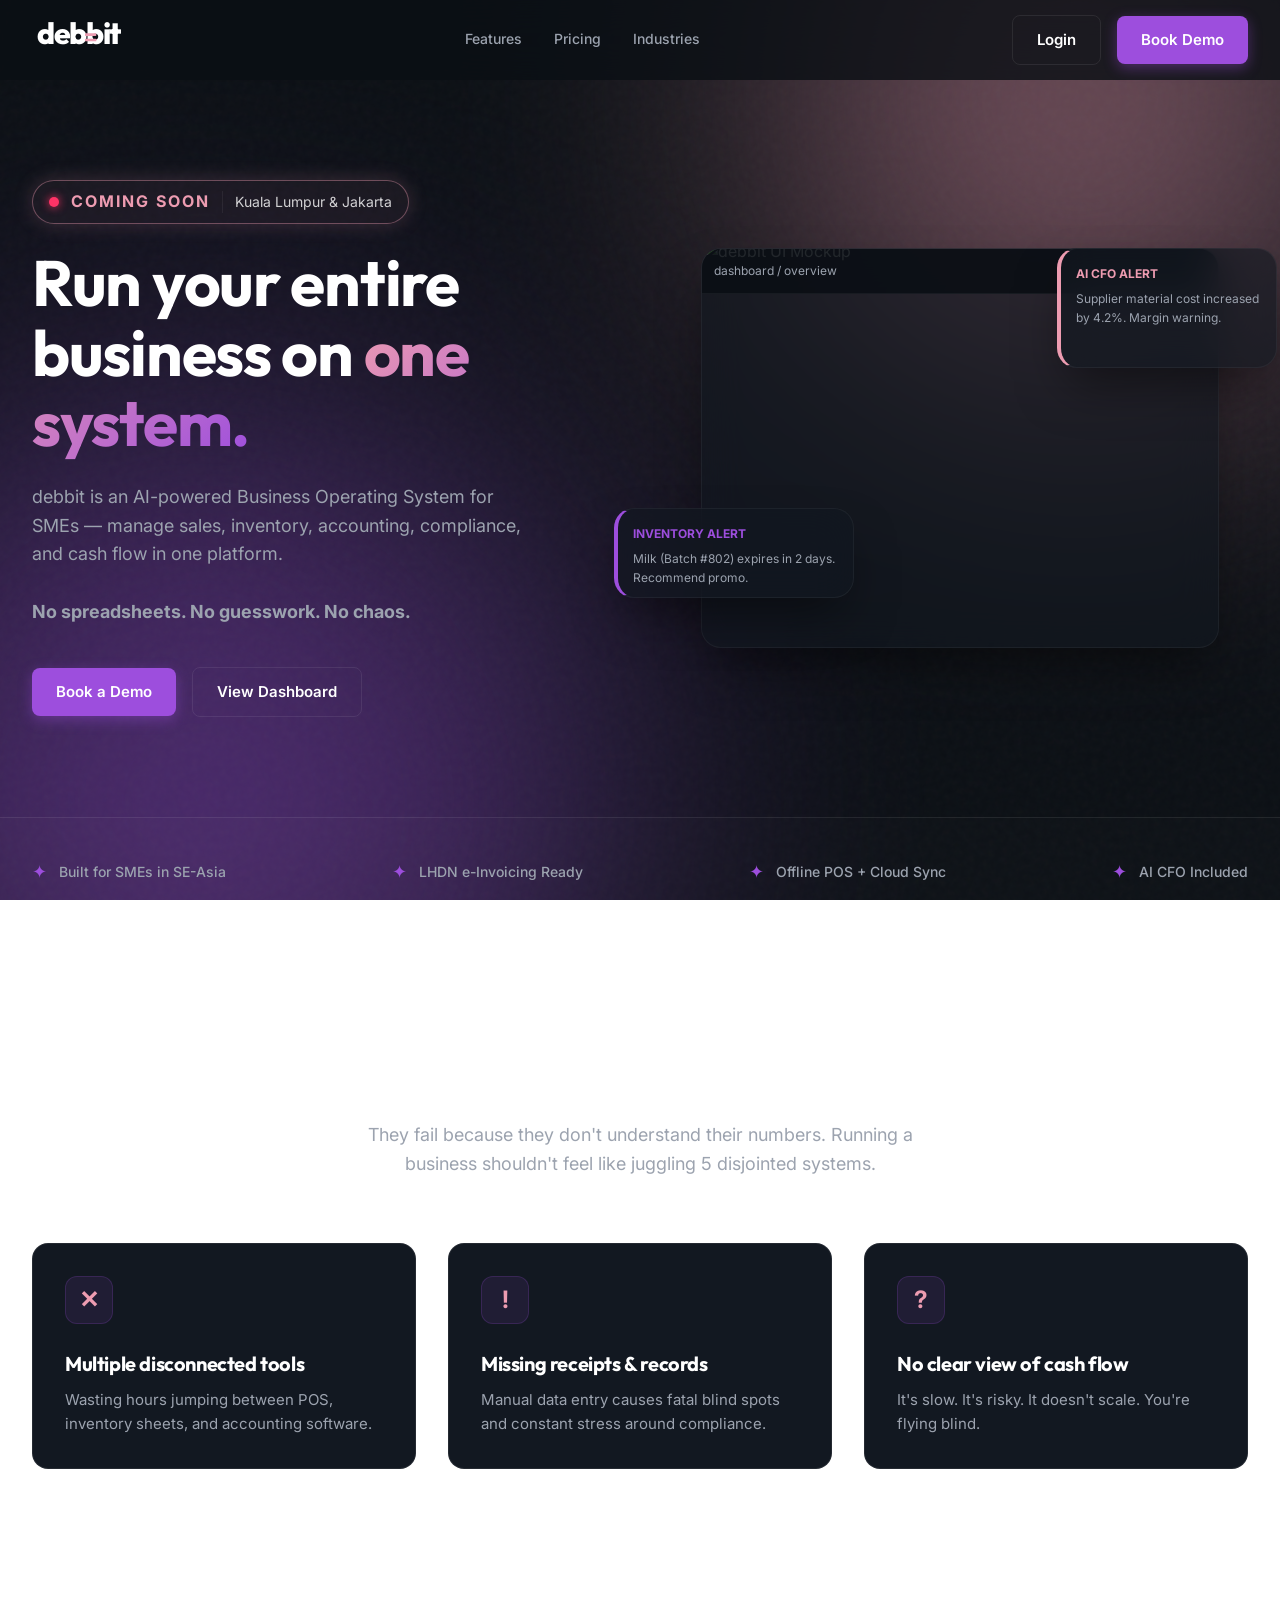
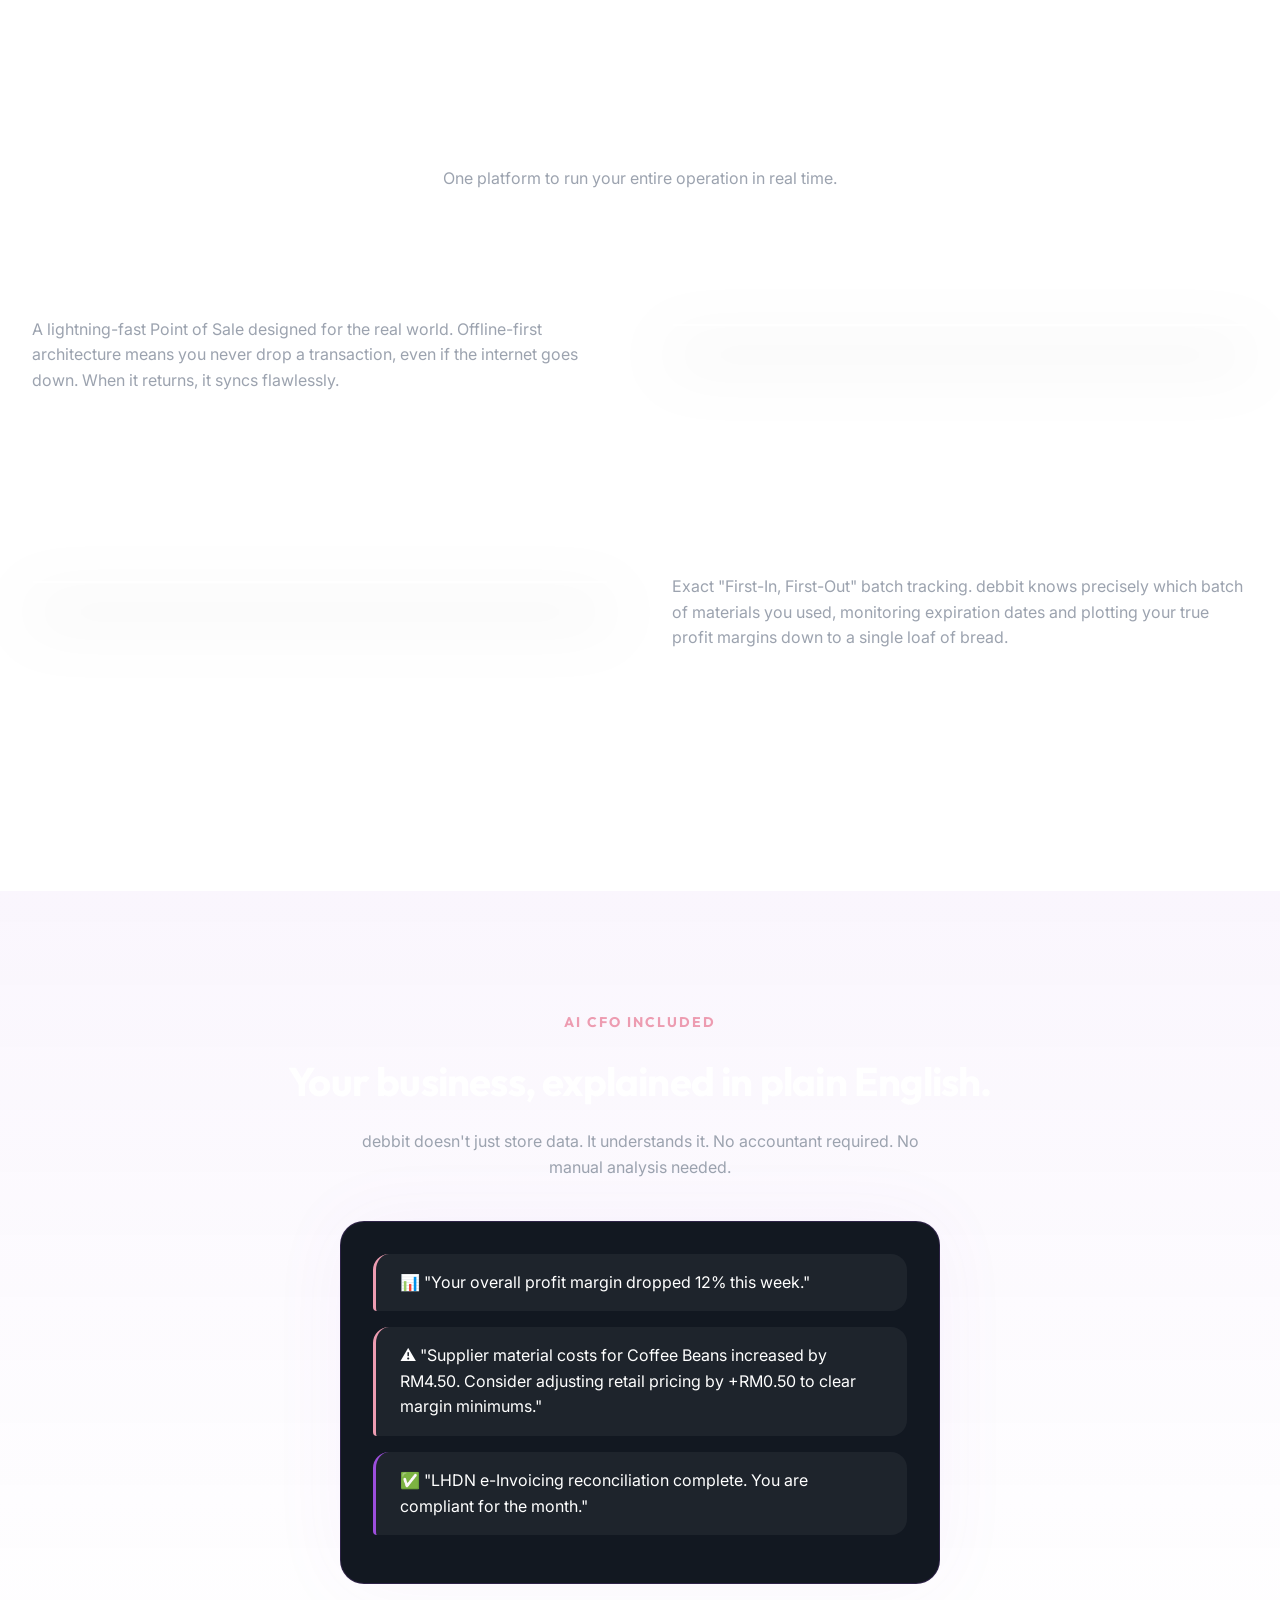
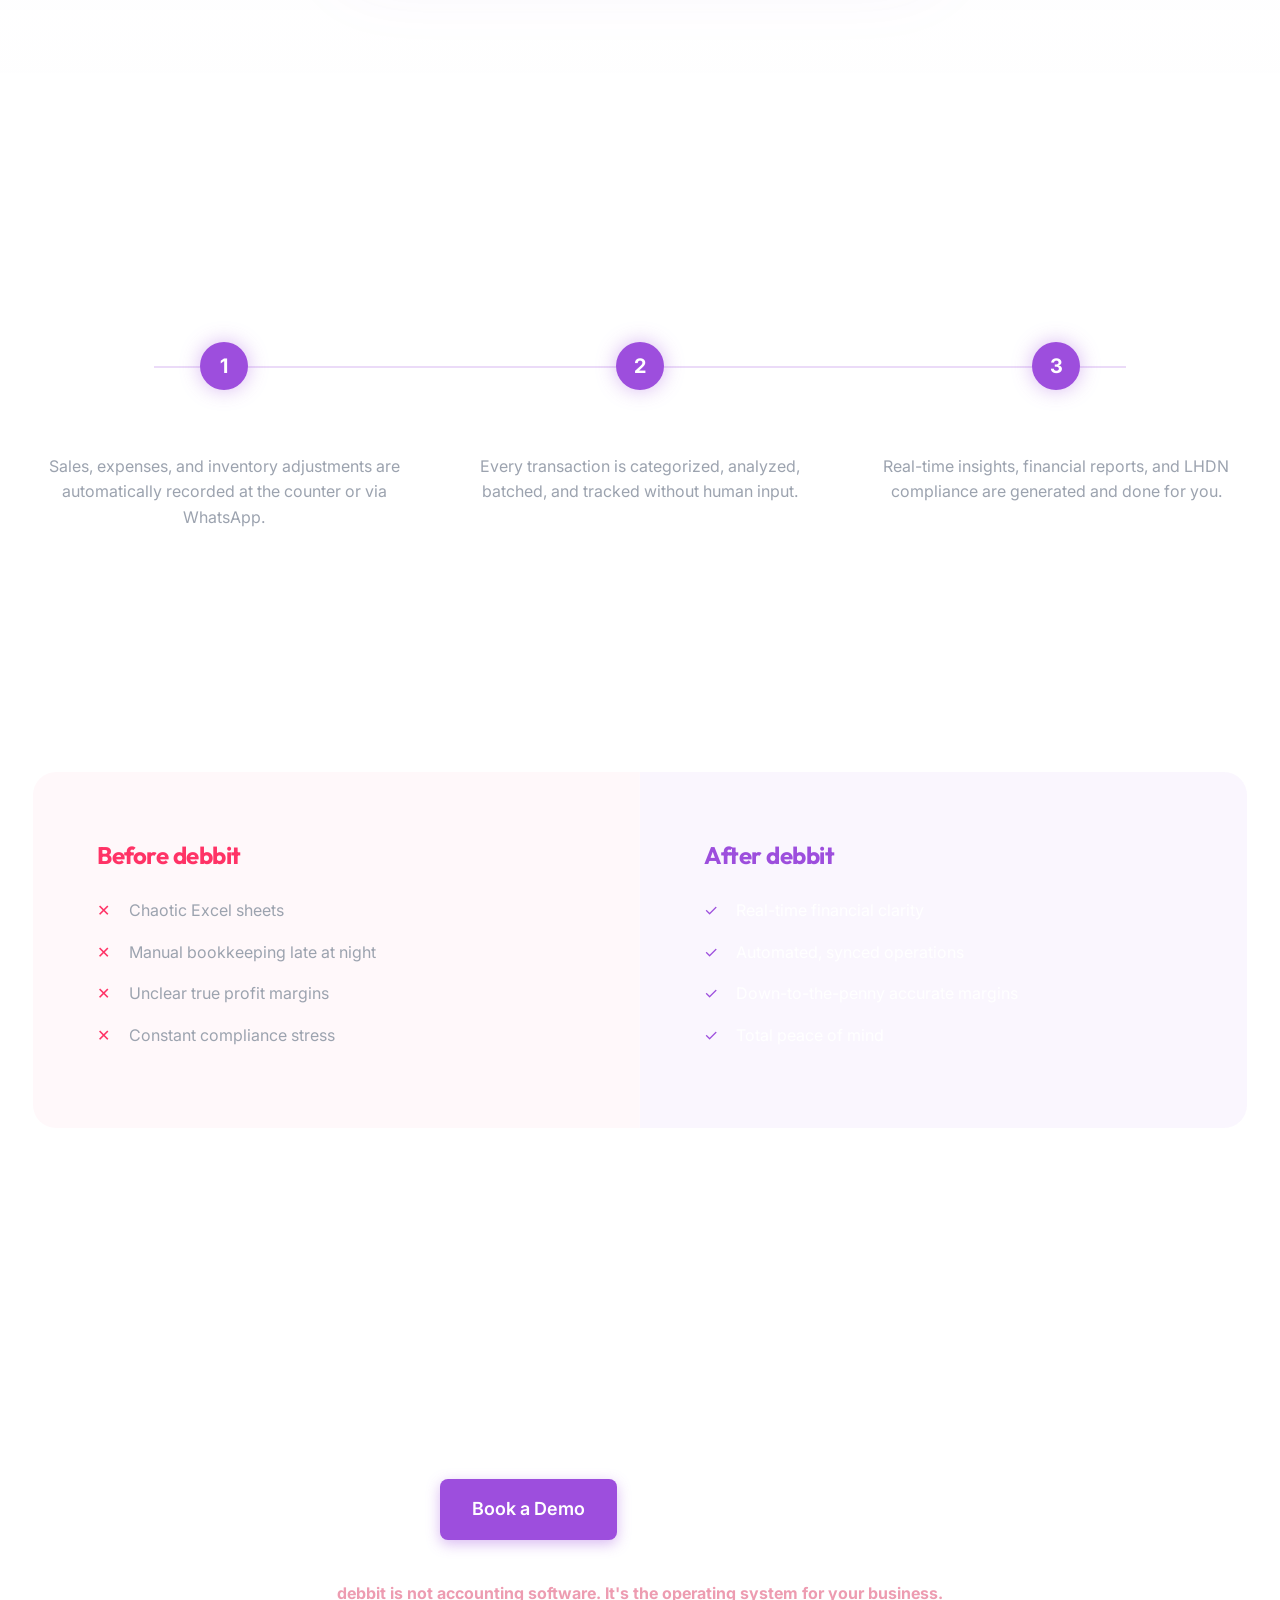
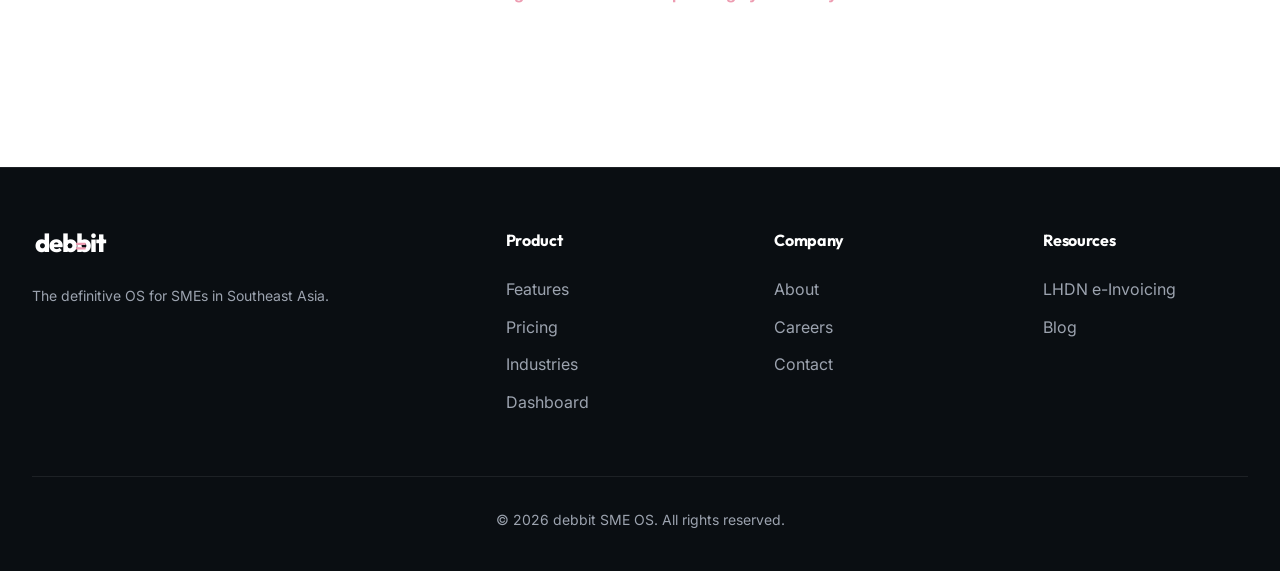
==== index.html @ 73cf2f2b "feat: merge debbit.org site with full-featured financial dashboard - Complete debbit.org marketing s" ====
<!DOCTYPE html>
<html lang="en">
<head>
    <meta charset="UTF-8">
    <meta name="viewport" content="width=device-width, initial-scale=1.0">
    <title>debbit | The Business Operating System</title>
    <link rel="preconnect" href="https://fonts.googleapis.com">
    <link rel="preconnect" href="https://fonts.gstatic.com" crossorigin>
    <link href="https://fonts.googleapis.com/css2?family=Inter:wght@400;500;600&family=Outfit:wght@600;700;800&display=swap" rel="stylesheet">
    <link rel="stylesheet" href="styles.css">
</head>
<body>
    <!-- Ambient Background Effects -->
    <div class="ambient-bg">
        <div class="orb orb-pink"></div>
        <div class="orb orb-purple"></div>
        <div class="noise-overlay"></div>
    </div>
    <nav class="navbar" id="navbar">
        <div class="container nav-container">
            <div class="logo">
                <a href="index.html" style="text-decoration: none;">
                    <svg viewBox="0 0 350 120" xmlns="http://www.w3.org/2000/svg" width="120" height="40">
                        <text x="10" y="85" font-family="'Outfit', sans-serif" font-weight="800" font-size="90" fill="#FFFFFF" letter-spacing="-4">debbit</text>
                        <rect x="154" y="52" width="34" height="8" rx="2" fill="#ED9CB1" />
                        <rect x="154" y="68" width="34" height="8" rx="2" fill="#ED9CB1" />
                    </svg>
                </a>
            </div>
            <div class="nav-links">
                <a href="features.html">Features</a>
                <a href="pricing.html">Pricing</a>
                <a href="industries.html">Industries</a>
            </div>
            <div class="nav-buttons">
                <a href="dashboard.html" class="btn btn-secondary">Login</a>
                <a href="demo.html" class="btn btn-primary">Book Demo</a>
            </div>
        </div>
    </nav>

    <header class="hero">
        <div class="container grid-2">
            <div class="hero-content reveal">
                <div style="display: inline-flex; align-items: center; gap: 12px; padding: 8px 16px; border-radius: 50px; background: rgba(237, 156, 177, 0.05); border: 1px solid rgba(237, 156, 177, 0.4); box-shadow: 0 0 20px rgba(237, 156, 177, 0.2); margin-bottom: 24px; animation: slow-glow 3s infinite alternate;">
                    <span style="width: 10px; height: 10px; border-radius: 50%; background: #ff3366; box-shadow: 0 0 10px #ff3366; animation: blink-fast 1s infinite;"></span>
                    <strong style="color: var(--brand-accent); letter-spacing: 2px;">COMING SOON</strong>
                    <span style="border-left: 1px solid var(--border-light); padding-left: 12px; font-size: 14px; opacity: 0.8;">Kuala Lumpur & Jakarta</span>
                </div>
                <h1 class="hero-title">Run your entire business on <span class="text-gradient">one system.</span></h1>
                <p class="hero-p">
                    debbit is an AI-powered Business Operating System for SMEs —
                    manage sales, inventory, accounting, compliance, and cash flow in one platform.<br><br>
                    <strong>No spreadsheets. No guesswork. No chaos.</strong>
                </p>
                <div class="nav-buttons">
                    <a href="demo.html" class="btn btn-primary">Book a Demo</a>
                    <a href="dashboard.html" class="btn btn-secondary">View Dashboard</a>
                </div>
            </div>

            <div class="hero-mockup-wrapper reveal delay-2">
                <div class="glass-panel panel-main">
                    <div style="position: absolute; top: 0; width: 100%; padding: 12px; background: rgba(11,15,20,0.9); border-bottom: 1px solid rgba(255,255,255,0.05); color:#9CA3AF; font-size:12px; z-index: 10;">dashboard / overview</div>
                    <img src="images/ui2.jpg" alt="debbit UI Mockup">
                </div>
                <div class="glass-panel panel-float-1">
                    <div style="color:var(--brand-accent); font-weight:bold; font-size:12px; margin-bottom:5px;">AI CFO ALERT</div>
                    <p style="font-size:12px;">Supplier material cost increased by 4.2%. Margin warning.</p>
                </div>
                <div class="glass-panel panel-float-2">
                    <div style="color:var(--brand-primary); font-weight:bold; font-size:12px; margin-bottom:5px;">INVENTORY ALERT</div>
                    <p style="font-size:12px;">Milk (Batch #802) expires in 2 days. Recommend promo.</p>
                </div>
            </div>
        </div>
    </header>

    <!-- TRUST STRIP -->
    <div class="trust-strip reveal delay-3">
        <div class="container trust-items">
            <div class="trust-item"><span>✦</span> Built for SMEs in SE-Asia</div>
            <div class="trust-item"><span>✦</span> LHDN e-Invoicing Ready</div>
            <div class="trust-item"><span>✦</span> Offline POS + Cloud Sync</div>
            <div class="trust-item"><span>✦</span> AI CFO Included</div>
        </div>
    </div>

    <!-- THE PROBLEM -->
    <section class="section">
        <div class="container">
            <div class="text-center mb-4 reveal">
                <h2 style="font-size: 36px; margin-bottom: 16px;">Most businesses don't fail due to lack of sales.</h2>
                <p style="font-size: 18px; max-width: 600px; margin: 0 auto;">They fail because they don't understand their numbers. Running a business shouldn't feel like juggling 5 disjointed systems.</p>
            </div>

            <div class="grid-3">
                <div class="card problem-card reveal">
                    <div class="icon-box">✕</div>
                    <h3>Multiple disconnected tools</h3>
                    <p>Wasting hours jumping between POS, inventory sheets, and accounting software.</p>
                </div>
                <div class="card problem-card reveal delay-1">
                    <div class="icon-box">!</div>
                    <h3>Missing receipts & records</h3>
                    <p>Manual data entry causes fatal blind spots and constant stress around compliance.</p>
                </div>
                <div class="card problem-card reveal delay-2">
                    <div class="icon-box">?</div>
                    <h3>No clear view of cash flow</h3>
                    <p>It's slow. It's risky. It doesn't scale. You're flying blind.</p>
                </div>
            </div>
        </div>
    </section>

    <!-- THE SOLUTION -->
    <section class="section" style="background: rgba(255,255,255,0.01);">
        <div class="container">
            <div class="text-center mb-4 reveal">
                <h2 style="font-size: 36px;">debbit replaces everything.</h2>
                <p>One platform to run your entire operation in real time.</p>
            </div>

            <div class="grid-2 solution-row reveal">
                <div>
                    <h3 style="font-size: 28px; margin-bottom: 16px;">Sell products instantly.</h3>
                    <p>A lightning-fast Point of Sale designed for the real world. Offline-first architecture means you never drop a transaction, even if the internet goes down. When it returns, it syncs flawlessly.</p>
                </div>
                <div class="img-wrap"><img src="images/ui2.jpg" alt="POS UI Mockup" class="solution-img-box"></div>
            </div>

            <div class="grid-2 solution-row reveal">
                <div class="img-wrap"><img src="images/ui1.jpg" alt="Inventory UI Mockup" class="solution-img-box"></div>
                <div>
                    <h3 style="font-size: 28px; margin-bottom: 16px;">Track exact inventory usage.</h3>
                    <p>Exact "First-In, First-Out" batch tracking. debbit knows precisely which batch of materials you used, monitoring expiration dates and plotting your true profit margins down to a single loaf of bread.</p>
                </div>
            </div>
        </div>
    </section>

    <!-- AI CFO -->
    <section class="section ai-cfo-section">
        <div class="container text-center reveal">
            <h3 style="color: var(--brand-accent); letter-spacing: 2px; text-transform: uppercase; font-size: 14px; margin-bottom: 16px;">AI CFO Included</h3>
            <h2 style="font-size: 40px; margin-bottom: 16px;">Your business, explained in plain English.</h2>
            <p style="max-width: 600px; margin: 0 auto 40px;">debbit doesn't just store data. It understands it. No accountant required. No manual analysis needed.</p>

            <div class="chat-ui reveal delay-1">
                <div style="text-align: left;">
                    <div class="chat-bubble">📊 "Your overall profit margin dropped 12% this week."</div>
                    <div class="chat-bubble">⚠️ "Supplier material costs for Coffee Beans increased by RM4.50. Consider adjusting retail pricing by +RM0.50 to clear margin minimums."</div>
                    <div class="chat-bubble" style="border-left-color: var(--brand-primary)">✅ "LHDN e-Invoicing reconciliation complete. You are compliant for the month."</div>
                </div>
            </div>
        </div>
    </section>

    <!-- HOW IT WORKS -->
    <section class="section">
        <div class="container text-center">
            <h2 style="font-size: 36px; margin-bottom: 60px;">How it works</h2>

            <div class="grid-3" style="position: relative;">
                <div style="position: absolute; top: 24px; left: 10%; right: 10%; height: 2px; background: rgba(157, 78, 221, 0.2); z-index: 1;"></div>

                <div class="step-item reveal">
                    <div class="step-number">1</div>
                    <h3 class="step-title">Capture Everything</h3>
                    <p>Sales, expenses, and inventory adjustments are automatically recorded at the counter or via WhatsApp.</p>
                </div>
                <div class="step-item reveal delay-1">
                    <div class="step-number">2</div>
                    <h3 class="step-title">AI Processes Data</h3>
                    <p>Every transaction is categorized, analyzed, batched, and tracked without human input.</p>
                </div>
                <div class="step-item reveal delay-2">
                    <div class="step-number">3</div>
                    <h3 class="step-title">Clarity & Control</h3>
                    <p>Real-time insights, financial reports, and LHDN compliance are generated and done for you.</p>
                </div>
            </div>
        </div>
    </section>

    <!-- BEFORE VS AFTER -->
    <section class="section">
        <div class="container">
            <div class="split-screen reveal">
                <div class="split-side split-before">
                    <h3 style="color: #ff3366">Before debbit</h3>
                    <ul class="split-ul">
                        <li>Chaotic Excel sheets</li>
                        <li>Manual bookkeeping late at night</li>
                        <li>Unclear true profit margins</li>
                        <li>Constant compliance stress</li>
                    </ul>
                </div>
                <div class="split-side split-after">
                    <h3 style="color: var(--brand-primary)">After debbit</h3>
                    <ul class="split-ul">
                        <li>Real-time financial clarity</li>
                        <li>Automated, synced operations</li>
                        <li>Down-to-the-penny accurate margins</li>
                        <li>Total peace of mind</li>
                    </ul>
                </div>
            </div>
        </div>
    </section>

    <!-- FINAL CTA -->
    <section class="section" style="padding-bottom: 160px; text-align: center;">
        <div class="container reveal">
            <h2 style="font-size: 48px; margin-bottom: 32px;">Stop guessing. Start running your business with clarity.</h2>
            <div class="nav-buttons" style="justify-content: center;">
                <a href="demo.html" class="btn btn-primary" style="padding: 16px 32px; font-size: 18px;">Book a Demo</a>
                <a href="dashboard.html" class="btn btn-secondary" style="padding: 16px 32px; font-size: 18px;">View Dashboard</a>
            </div>
            <p style="margin-top: 40px; font-weight: bold; color: var(--brand-accent);">debbit is not accounting software. It's the operating system for your business.</p>
        </div>
    </section>

    <footer class="footer">
        <div class="container">
            <div class="footer-grid">
                <div class="footer-col">
                    <svg viewBox="0 0 350 120" xmlns="http://www.w3.org/2000/svg" width="100" height="34" class="mb-1">
                        <text x="10" y="85" font-family="'Outfit', sans-serif" font-weight="800" font-size="90" fill="#FFFFFF" letter-spacing="-4">debbit</text>
                        <rect x="154" y="52" width="34" height="8" rx="2" fill="#ED9CB1" />
                        <rect x="154" y="68" width="34" height="8" rx="2" fill="#ED9CB1" />
                    </svg>
                    <p style="font-size: 14px;">The definitive OS for SMEs in Southeast Asia.</p>
                </div>
                <div class="footer-col">
                    <h4>Product</h4>
                    <ul>
                        <li><a href="features.html">Features</a></li>
                        <li><a href="pricing.html">Pricing</a></li>
                        <li><a href="industries.html">Industries</a></li>
                        <li><a href="dashboard.html">Dashboard</a></li>
                    </ul>
                </div>
                <div class="footer-col">
                    <h4>Company</h4>
                    <ul>
                        <li><a href="#">About</a></li>
                        <li><a href="#">Careers</a></li>
                        <li><a href="#">Contact</a></li>
                    </ul>
                </div>
                <div class="footer-col">
                    <h4>Resources</h4>
                    <ul>
                        <li><a href="#">LHDN e-Invoicing</a></li>
                        <li><a href="#">Blog</a></li>
                    </ul>
                </div>
            </div>
            <div class="footer-bottom">
                &copy; 2026 debbit SME OS. All rights reserved.
            </div>
        </div>
    </footer>

    <script src="animations.js"></script>
</body>
</html>
---- styles.css ----
/*
  GLOBAL DESIGN SYSTEM
  Theme: Deep Dark SaaS / Minimal & Sharp
  Colors: Strict Purple & Pink (Logo Aligned)
*/

:root {
    --bg-base: #0B0F14;          /* The deep dark requested */
    --bg-card: #121821;          /* Slightly lighter card */
    --bg-card-hover: #19202a;

    --brand-primary: #9D4EDD;    /* Vibrant Purple */
    --brand-accent: #ED9CB1;     /* Soft Pink */

    --text-primary: #FFFFFF;
    --text-secondary: #9CA3AF;
    --border-light: rgba(255, 255, 255, 0.08);

    --font-head: 'Outfit', sans-serif;
    --font-body: 'Inter', sans-serif;
}

* { margin: 0; padding: 0; box-sizing: border-box; }

body {
    background-color: transparent; /* Changed to transparent so orb shows through */
    color: var(--text-primary);
    font-family: var(--font-body);
    overflow-x: hidden;
    line-height: 1.6;
    -webkit-font-smoothing: antialiased;
}

/* Ambient Background Effects */
.ambient-bg {
    position: fixed; top: 0; left: 0; width: 100vw; height: 100vh;
    z-index: -1; overflow: hidden; pointer-events: none;
    background: var(--bg-base); /* the deep dark base */
}
.orb {
    position: absolute; border-radius: 50%; filter: blur(140px); opacity: 0.6;
    animation: drift 20s infinite alternate ease-in-out; background-blend-mode: screen;
}
.orb-pink {
    width: 600px; height: 600px; background: rgba(237, 156, 177, 0.8);
    top: -200px; right: -100px;
}
.orb-purple {
    width: 800px; height: 800px; background: rgba(157, 78, 221, 0.7);
    bottom: -300px; left: -200px; animation-delay: -10s;
}
.noise-overlay {
    position: absolute; top:0; left:0; width:100%; height:100%;
    background-image: url('data:image/svg+xml;utf8,%3Csvg viewBox="0 0 200 200" xmlns="http://www.w3.org/2000/svg"%3E%3Cfilter id="noiseFilter"%3E%3CfeTurbulence type="fractalNoise" baseFrequency="0.65" numOctaves="3" stitchTiles="stitch"/%3E%3C/filter%3E%3Crect width="100%25" height="100%25" filter="url(%23noiseFilter)" opacity="0.05"/%3E%3C/svg%3E');
    pointer-events: none; opacity: 0.6;
}
@keyframes drift {
    0% { transform: translate(0, 0) scale(1); }
    100% { transform: translate(-100px, 100px) scale(1.1); }
}

/* Typography */
h1, h2, h3, h4, h5 { font-family: var(--font-head); font-weight: 700; letter-spacing: -0.02em; }
p { color: var(--text-secondary); }

.text-gradient {
    background: linear-gradient(135deg, var(--brand-accent) 0%, var(--brand-primary) 100%);
    -webkit-background-clip: text;
    -webkit-text-fill-color: transparent;
}

/* Layout Utilities */
.container { max-width: 1280px; margin: 0 auto; padding: 0 2rem; }
.section { padding: 120px 0; }
.grid-2 { display: grid; grid-template-columns: 1fr 1fr; gap: 4rem; align-items: center; }
.grid-3 { display: grid; grid-template-columns: repeat(3, 1fr); gap: 2rem; }
.grid-4 { display: grid; grid-template-columns: repeat(4, 1fr); gap: 1.5rem; }
.text-center { text-align: center; }
.mb-1 { margin-bottom: 1rem; } .mb-2 { margin-bottom: 2rem; } .mb-4 { margin-bottom: 4rem; }

/* Navigation */
.navbar {
    position: fixed; top: 0; width: 100%; height: 80px; z-index: 100;
    background: rgba(11, 15, 20, 0.8);
    backdrop-filter: blur(20px); -webkit-backdrop-filter: blur(20px);
    border-bottom: 1px solid transparent;
    transition: all 0.3s ease;
}
.navbar.scrolled { border-bottom: 1px solid var(--border-light); }
.nav-container { display: flex; justify-content: space-between; align-items: center; height: 100%; }

.nav-links { display: flex; gap: 2rem; align-items: center; }
.nav-links a { color: var(--text-secondary); text-decoration: none; font-size: 14px; font-weight: 500; transition: color 0.2s; }
.nav-links a:hover, .nav-links a.active { color: var(--text-primary); }
.nav-buttons { display: flex; gap: 1rem; align-items: center; }

/* Buttons */
.btn {
    display: inline-flex; align-items: center; justify-content: center;
    padding: 12px 24px; border-radius: 8px; font-weight: 600; font-size: 15px;
    text-decoration: none; transition: all 0.3s ease; cursor: pointer; border: none;
}
.btn-primary {
    background: var(--brand-primary); color: white;
    box-shadow: 0 4px 14px 0 rgba(157, 78, 221, 0.39);
}
.btn-primary:hover {
    transform: translateY(-2px);
    box-shadow: 0 6px 20px rgba(157, 78, 221, 0.5);
    background: #a962e3;
}
.btn-secondary {
    background: transparent; color: var(--text-primary);
    border: 1px solid var(--border-light);
}
.btn-secondary:hover {
    background: rgba(255, 255, 255, 0.05); border-color: rgba(255, 255, 255, 0.2);
}

/* UI Cards */
.card {
    background: var(--bg-card);
    border: 1px solid var(--border-light);
    border-radius: 16px; padding: 2rem;
    transition: transform 0.3s ease, border-color 0.3s ease;
}
.card:hover { border-color: rgba(255, 255, 255, 0.15); transform: translateY(-4px); }

/* Icons */
.icon-box {
    width: 48px; height: 48px; border-radius: 12px;
    background: rgba(157, 78, 221, 0.1);
    border: 1px solid rgba(157, 78, 221, 0.2);
    display: flex; align-items: center; justify-content: center;
    color: var(--brand-accent); font-size: 24px; font-weight: bold; margin-bottom: 24px;
}

/* Animations */
.reveal { opacity: 0; transform: translateY(30px); transition: all 0.8s cubic-bezier(0.16, 1, 0.3, 1); }
.reveal.active { opacity: 1; transform: translateY(0); }
.delay-1 { transition-delay: 0.1s; } .delay-2 { transition-delay: 0.2s; } .delay-3 { transition-delay: 0.3s; }

@keyframes slow-glow {
    0% { box-shadow: 0 0 10px rgba(237, 156, 177, 0.05); }
    100% { box-shadow: 0 0 30px rgba(237, 156, 177, 0.3); }
}
@keyframes blink-fast {
    0%, 100% { opacity: 1; }
    50% { opacity: 0.2; }
}

/* ------------------- HOMEPAGE SPECIFICS ------------------- */

/* Hero */
.hero { padding-top: 180px; padding-bottom: 100px; }
.hero-title { font-size: clamp(48px, 5vw, 64px); line-height: 1.1; margin-bottom: 1.5rem; }
.hero-p { font-size: 1.125rem; max-width: 500px; margin-bottom: 2.5rem; }

/* Hero Right: Mockup */
.hero-mockup-wrapper { position: relative; height: 500px; width: 100%; display: flex; justify-content: center; align-items: center; }
.glass-panel {
    background: rgba(18, 24, 33, 0.6); backdrop-filter: blur(20px); border: 1px solid rgba(255,255,255,0.05);
    border-radius: 20px; position: absolute; box-shadow: 0 25px 50px -12px rgba(0,0,0,0.5);
    transition: all 0.5s ease;
}
.panel-main { width: 90%; height: 400px; z-index: 2; overflow: hidden; padding: 0; }
.panel-main img { width: 100%; height: 110%; object-fit: cover; object-position: top; display: block; margin-top: -2%; }
.panel-float-1 { width: 220px; height: 120px; right: -5%; top: 10%; z-index: 3; animation: float 6s infinite ease-in-out; border-left: 4px solid var(--brand-accent); padding: 15px;}
.panel-float-2 { width: 240px; height: 90px; left: -10%; bottom: 20%; z-index: 3; animation: float 7s infinite ease-in-out reverse; border-left: 4px solid var(--brand-primary); padding: 15px;}

/* Custom Image Wrapper to remove watermarks and align perfectly */
.img-wrap {
    width: 100%; overflow: hidden; border-radius: 24px;
    border: 1px solid var(--border-light);
    box-shadow: 0 30px 60px rgba(0,0,0,0.5);
}
.img-wrap img {
    width: 100%; height: 100%; object-fit: cover; object-position: top;
    display: block; transform: scale(1.05) translateY(-2%);
    margin-bottom: -5%; /* Clips bottom watermarks */
}
.img-wrap-tall { height: 400px; }
.img-wrap-tall img { height: 110%; margin-bottom: -10%; }

@keyframes float {
    0% { transform: translateY(0px); }
    50% { transform: translateY(-15px); }
    100% { transform: translateY(0px); }
}

/* Trust Strip */
.trust-strip { padding: 40px 0; border-top: 1px solid var(--border-light); border-bottom: 1px solid var(--border-light); background: rgba(255,255,255,0.01); }
.trust-items { display: flex; justify-content: space-between; align-items: center; flex-wrap: wrap; gap: 2rem; }
.trust-item { display: flex; align-items: center; gap: 0.75rem; color: var(--text-secondary); font-weight: 500; font-size: 14px; }
.trust-item span { color: var(--brand-primary); font-size: 18px; }

/* Problem Section */
.problem-card h3 { color: var(--text-primary); font-size: 20px; margin-bottom: 8px; }
.problem-card p { font-size: 15px; }

/* Solution Section Rows */
.solution-row { margin-bottom: 120px; }
.solution-img-box {
    background: var(--bg-card); border-radius: 24px; height: 400px; border: 1px solid var(--border-light);
    display: flex; align-items: center; justify-content: center; font-family: var(--font-head); color: var(--text-secondary);
}

/* AI CFO Highlight */
.ai-cfo-section { background: linear-gradient(180deg, rgba(157, 78, 221, 0.05) 0%, transparent 100%); position: relative; }
.chat-ui { max-width: 600px; margin: 0 auto; background: var(--bg-card); border-radius: 24px; padding: 2rem; border: 1px solid rgba(157, 78, 221, 0.2); box-shadow: 0 0 80px rgba(157, 78, 221, 0.05); }
.chat-bubble { background: rgba(255,255,255,0.05); padding: 1rem 1.5rem; border-radius: 16px 16px 16px 4px; margin-bottom: 1rem; color: var(--text-primary); border-left: 3px solid var(--brand-accent); }

/* How It Works line */
.step-item { text-align: center; position: relative; z-index: 2; }
.step-number { width: 48px; height: 48px; border-radius: 50%; background: var(--brand-primary); color: white; display: flex; align-items: center; justify-content: center; font-size: 20px; font-weight: bold; margin: 0 auto 1.5rem auto; box-shadow: 0 0 20px rgba(157, 78, 221, 0.4);}
.step-title { font-size: 20px; margin-bottom: 8px; color: var(--text-primary); }

/* Before / After */
.split-screen { display: grid; grid-template-columns: 1fr 1fr; border-radius: 24px; overflow: hidden; border: 1px solid var(--border-light); }
.split-side { padding: 4rem; }
.split-before { background: rgba(255, 51, 102, 0.03); border-right: 1px solid var(--border-light); }
.split-after { background: rgba(157, 78, 221, 0.05); }
.split-side h3 { font-size: 24px; margin-bottom: 1.5rem; }
.split-ul { list-style: none; }
.split-ul li { position: relative; padding-left: 32px; margin-bottom: 1rem; font-size: 16px; color: var(--text-secondary); }
.split-before .split-ul li::before { content: '✕'; position: absolute; left: 0; color: #ff3366; }
.split-after .split-ul li::before { content: '✓'; position: absolute; left: 0; color: var(--brand-primary); }
.split-after .split-ul li { color: var(--text-primary); }

/* Footer */
.footer { border-top: 1px solid var(--border-light); padding: 60px 0 40px; background: #0a0e12; }
.footer-grid { display: grid; grid-template-columns: 2fr 1fr 1fr 1fr; gap: 4rem; margin-bottom: 3rem; }
.footer-col h4 { color: var(--text-primary); margin-bottom: 1.5rem; font-size: 16px; }
.footer-col ul { list-style: none; }
.footer-col ul li { margin-bottom: 0.75rem; }
.footer-col a { color: var(--text-secondary); text-decoration: none; transition: 0.2s; }
.footer-col a:hover { color: var(--brand-accent); }
.footer-bottom { border-top: 1px solid var(--border-light); padding-top: 2rem; text-align: center; color: var(--text-secondary); font-size: 14px; }

/* Responsive */
@media (max-width: 900px) {
    .grid-2, .grid-3, .grid-4 { grid-template-columns: 1fr; gap: 2rem; }
    .hero-title { font-size: 40px; }
    .split-screen { grid-template-columns: 1fr; }
    .footer-grid { grid-template-columns: 1fr 1fr; gap: 2rem; }
    .nav-links { display: none; }
}
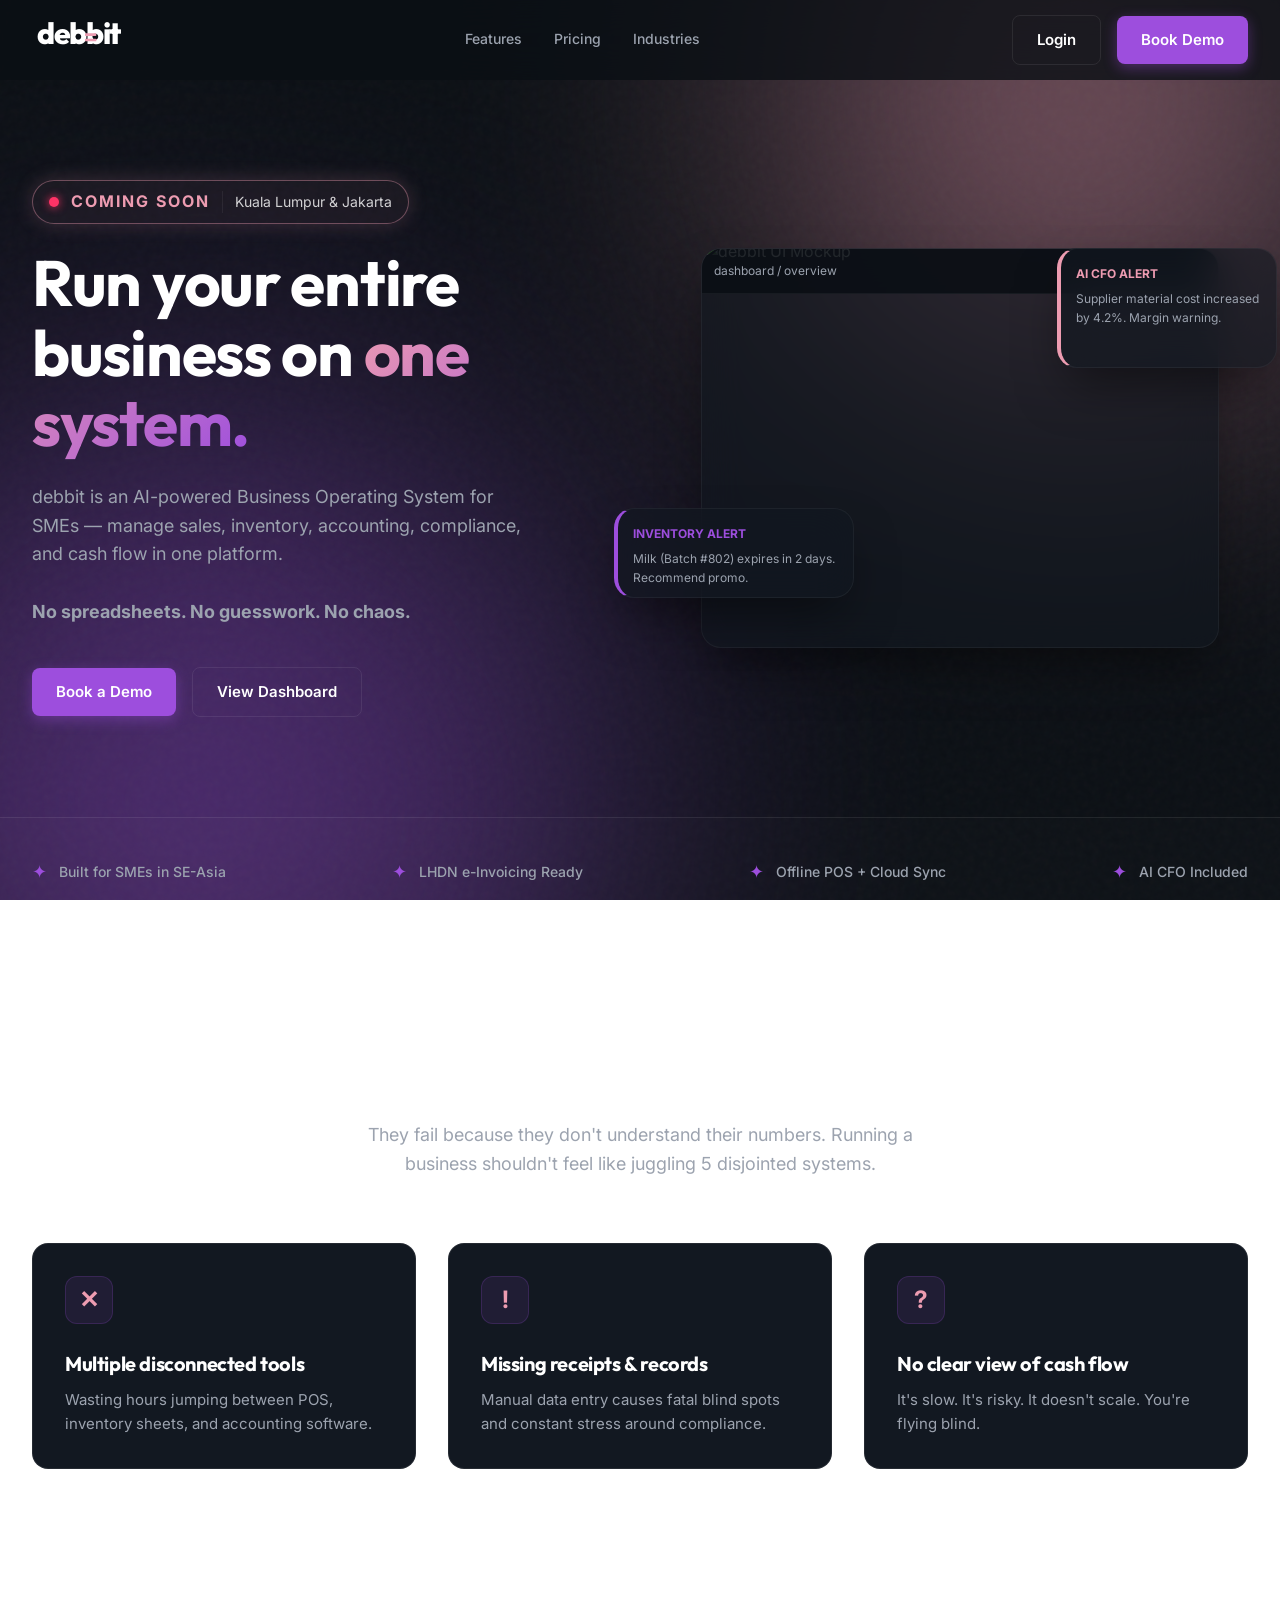
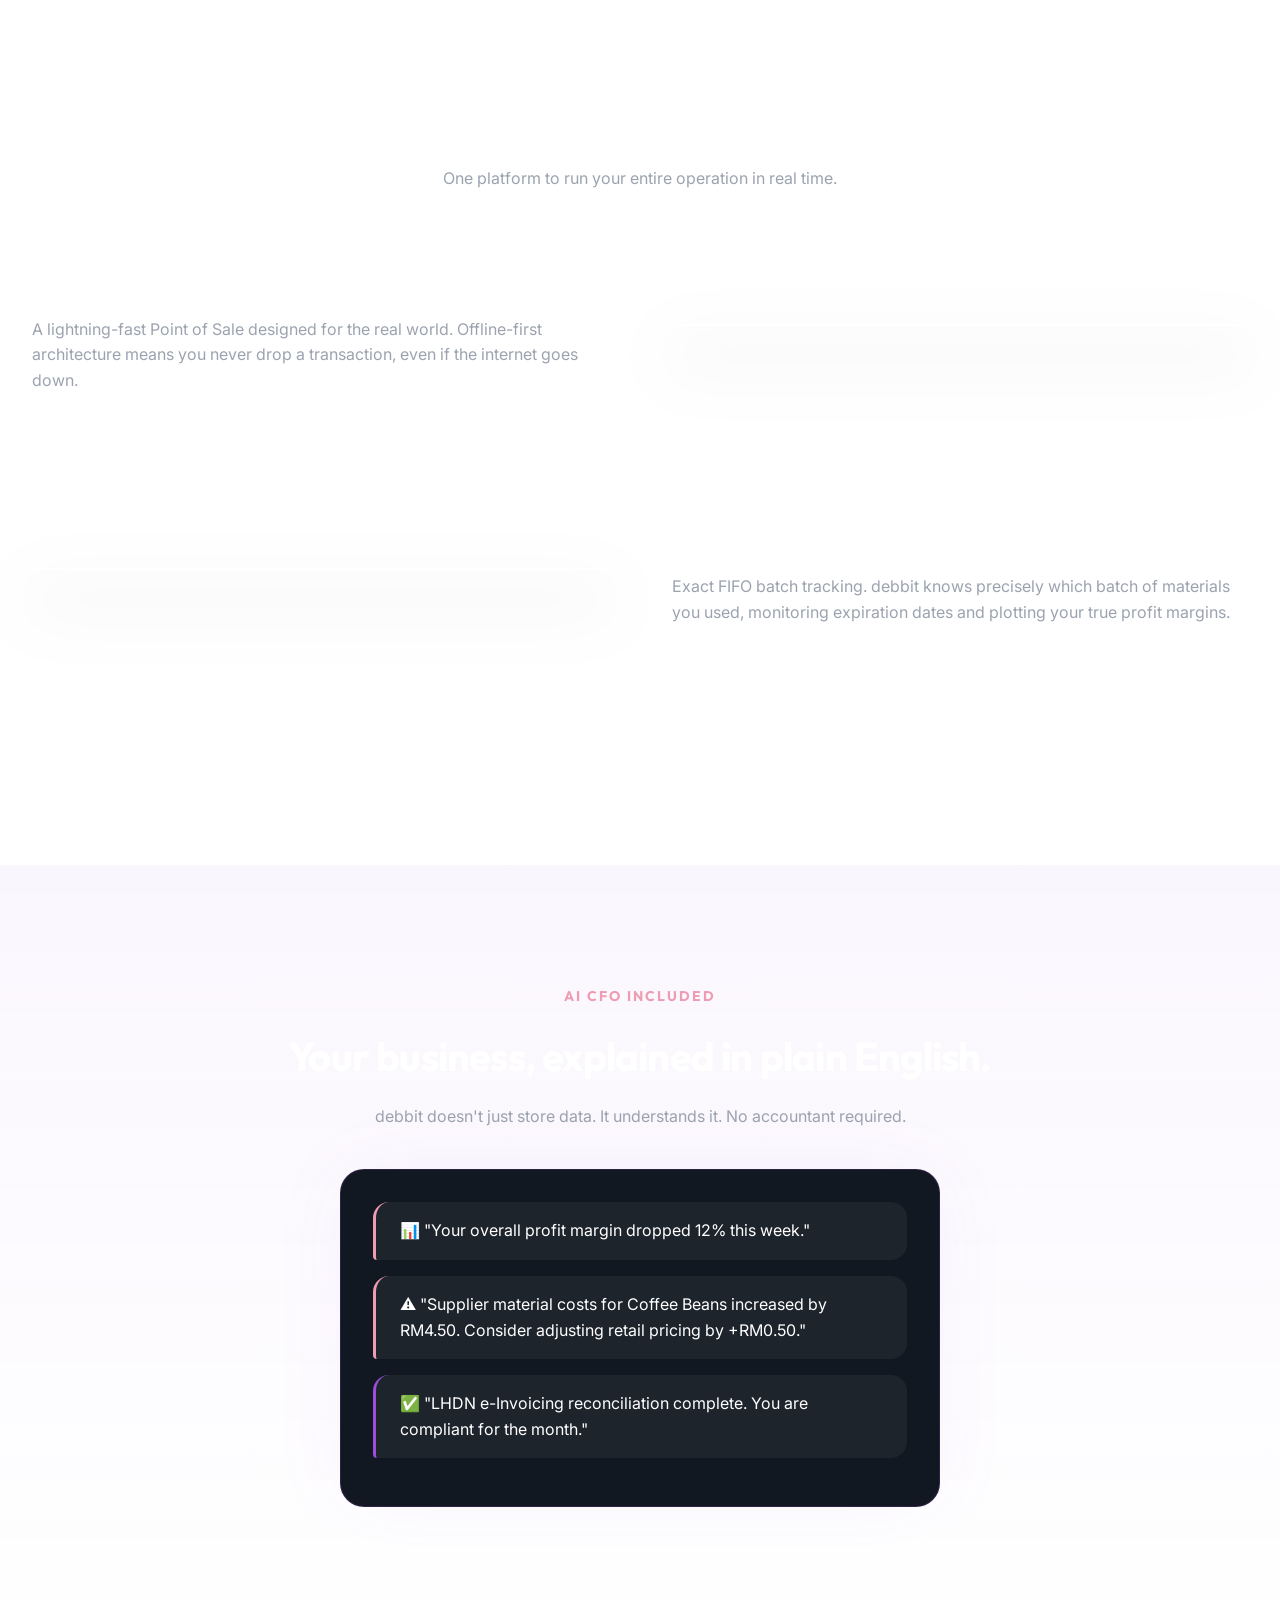
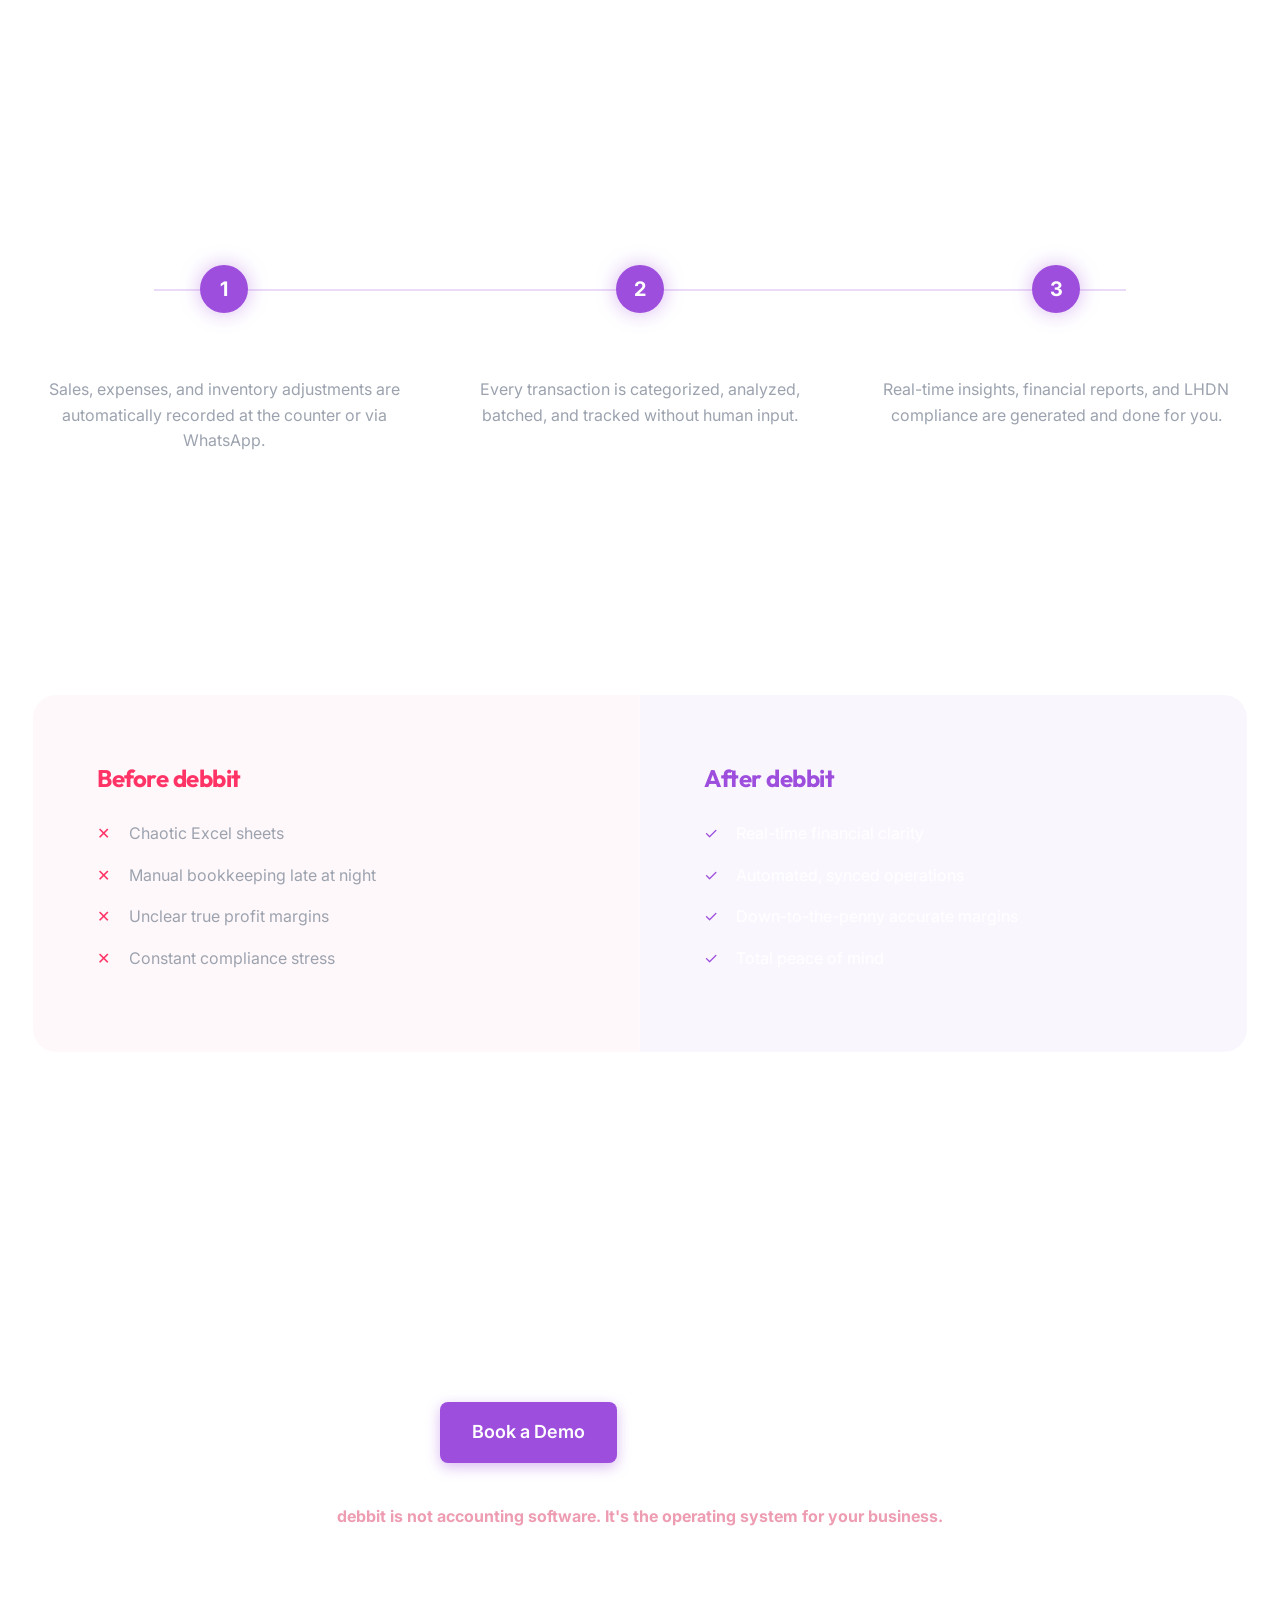
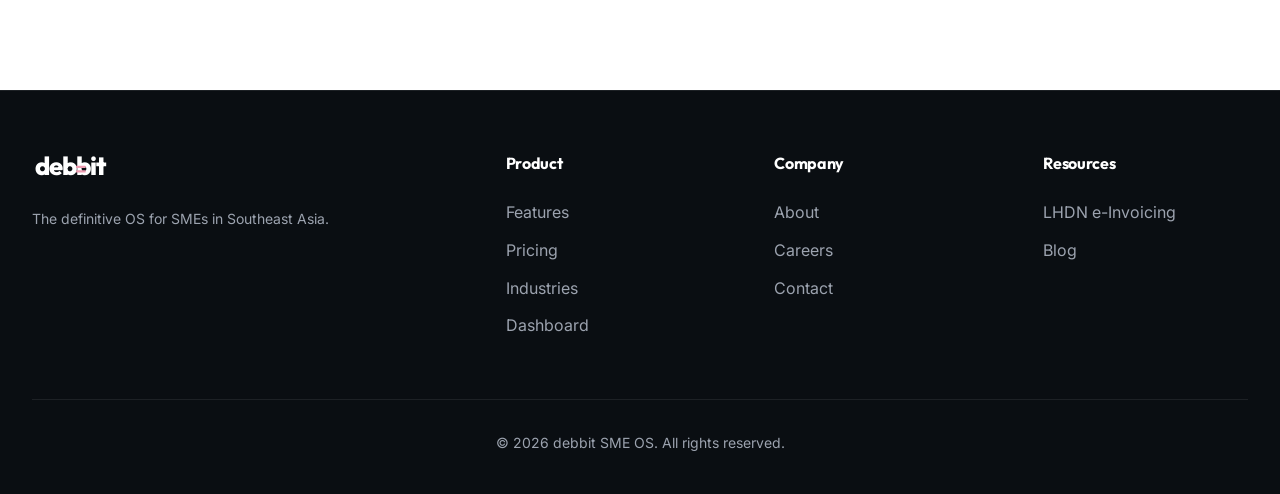
==== commit b3daca31: "feat: launch debbit OS — marketing site + full financial dashboard" ====
--- a/index.html
+++ b/index.html
@@ -10,7 +10,6 @@
     <link rel="stylesheet" href="styles.css">
 </head>
 <body>
-    <!-- Ambient Background Effects -->
     <div class="ambient-bg">
         <div class="orb orb-pink"></div>
         <div class="orb orb-purple"></div>
@@ -42,23 +41,18 @@
     <header class="hero">
         <div class="container grid-2">
             <div class="hero-content reveal">
-                <div style="display: inline-flex; align-items: center; gap: 12px; padding: 8px 16px; border-radius: 50px; background: rgba(237, 156, 177, 0.05); border: 1px solid rgba(237, 156, 177, 0.4); box-shadow: 0 0 20px rgba(237, 156, 177, 0.2); margin-bottom: 24px; animation: slow-glow 3s infinite alternate;">
+                <div style="display: inline-flex; align-items: center; gap: 12px; padding: 8px 16px; border-radius: 50px; background: rgba(237,156,177,0.05); border: 1px solid rgba(237,156,177,0.4); box-shadow: 0 0 20px rgba(237,156,177,0.2); margin-bottom: 24px; animation: slow-glow 3s infinite alternate;">
                     <span style="width: 10px; height: 10px; border-radius: 50%; background: #ff3366; box-shadow: 0 0 10px #ff3366; animation: blink-fast 1s infinite;"></span>
                     <strong style="color: var(--brand-accent); letter-spacing: 2px;">COMING SOON</strong>
-                    <span style="border-left: 1px solid var(--border-light); padding-left: 12px; font-size: 14px; opacity: 0.8;">Kuala Lumpur & Jakarta</span>
+                    <span style="border-left: 1px solid var(--border-light); padding-left: 12px; font-size: 14px; opacity: 0.8;">Kuala Lumpur &amp; Jakarta</span>
                 </div>
                 <h1 class="hero-title">Run your entire business on <span class="text-gradient">one system.</span></h1>
-                <p class="hero-p">
-                    debbit is an AI-powered Business Operating System for SMEs —
-                    manage sales, inventory, accounting, compliance, and cash flow in one platform.<br><br>
-                    <strong>No spreadsheets. No guesswork. No chaos.</strong>
-                </p>
+                <p class="hero-p">debbit is an AI-powered Business Operating System for SMEs &mdash; manage sales, inventory, accounting, compliance, and cash flow in one platform.<br><br><strong>No spreadsheets. No guesswork. No chaos.</strong></p>
                 <div class="nav-buttons">
                     <a href="demo.html" class="btn btn-primary">Book a Demo</a>
                     <a href="dashboard.html" class="btn btn-secondary">View Dashboard</a>
                 </div>
             </div>
-
             <div class="hero-mockup-wrapper reveal delay-2">
                 <div class="glass-panel panel-main">
                     <div style="position: absolute; top: 0; width: 100%; padding: 12px; background: rgba(11,15,20,0.9); border-bottom: 1px solid rgba(255,255,255,0.05); color:#9CA3AF; font-size:12px; z-index: 10;">dashboard / overview</div>
@@ -76,141 +70,94 @@
         </div>
     </header>
 
-    <!-- TRUST STRIP -->
     <div class="trust-strip reveal delay-3">
         <div class="container trust-items">
-            <div class="trust-item"><span>✦</span> Built for SMEs in SE-Asia</div>
-            <div class="trust-item"><span>✦</span> LHDN e-Invoicing Ready</div>
-            <div class="trust-item"><span>✦</span> Offline POS + Cloud Sync</div>
-            <div class="trust-item"><span>✦</span> AI CFO Included</div>
+            <div class="trust-item"><span>&#10022;</span> Built for SMEs in SE-Asia</div>
+            <div class="trust-item"><span>&#10022;</span> LHDN e-Invoicing Ready</div>
+            <div class="trust-item"><span>&#10022;</span> Offline POS + Cloud Sync</div>
+            <div class="trust-item"><span>&#10022;</span> AI CFO Included</div>
         </div>
     </div>
 
-    <!-- THE PROBLEM -->
     <section class="section">
         <div class="container">
             <div class="text-center mb-4 reveal">
                 <h2 style="font-size: 36px; margin-bottom: 16px;">Most businesses don't fail due to lack of sales.</h2>
                 <p style="font-size: 18px; max-width: 600px; margin: 0 auto;">They fail because they don't understand their numbers. Running a business shouldn't feel like juggling 5 disjointed systems.</p>
             </div>
-
             <div class="grid-3">
-                <div class="card problem-card reveal">
-                    <div class="icon-box">✕</div>
-                    <h3>Multiple disconnected tools</h3>
-                    <p>Wasting hours jumping between POS, inventory sheets, and accounting software.</p>
-                </div>
-                <div class="card problem-card reveal delay-1">
-                    <div class="icon-box">!</div>
-                    <h3>Missing receipts & records</h3>
-                    <p>Manual data entry causes fatal blind spots and constant stress around compliance.</p>
-                </div>
-                <div class="card problem-card reveal delay-2">
-                    <div class="icon-box">?</div>
-                    <h3>No clear view of cash flow</h3>
-                    <p>It's slow. It's risky. It doesn't scale. You're flying blind.</p>
-                </div>
+                <div class="card problem-card reveal"><div class="icon-box">&#10005;</div><h3>Multiple disconnected tools</h3><p>Wasting hours jumping between POS, inventory sheets, and accounting software.</p></div>
+                <div class="card problem-card reveal delay-1"><div class="icon-box">!</div><h3>Missing receipts &amp; records</h3><p>Manual data entry causes fatal blind spots and constant stress around compliance.</p></div>
+                <div class="card problem-card reveal delay-2"><div class="icon-box">?</div><h3>No clear view of cash flow</h3><p>It's slow. It's risky. It doesn't scale. You're flying blind.</p></div>
             </div>
         </div>
     </section>
 
-    <!-- THE SOLUTION -->
     <section class="section" style="background: rgba(255,255,255,0.01);">
         <div class="container">
             <div class="text-center mb-4 reveal">
                 <h2 style="font-size: 36px;">debbit replaces everything.</h2>
                 <p>One platform to run your entire operation in real time.</p>
             </div>
-
             <div class="grid-2 solution-row reveal">
                 <div>
                     <h3 style="font-size: 28px; margin-bottom: 16px;">Sell products instantly.</h3>
-                    <p>A lightning-fast Point of Sale designed for the real world. Offline-first architecture means you never drop a transaction, even if the internet goes down. When it returns, it syncs flawlessly.</p>
+                    <p>A lightning-fast Point of Sale designed for the real world. Offline-first architecture means you never drop a transaction, even if the internet goes down.</p>
                 </div>
-                <div class="img-wrap"><img src="images/ui2.jpg" alt="POS UI Mockup" class="solution-img-box"></div>
+                <div class="img-wrap"><img src="images/ui2.jpg" alt="POS UI Mockup"></div>
             </div>
-
             <div class="grid-2 solution-row reveal">
-                <div class="img-wrap"><img src="images/ui1.jpg" alt="Inventory UI Mockup" class="solution-img-box"></div>
+                <div class="img-wrap"><img src="images/ui1.jpg" alt="Inventory UI Mockup"></div>
                 <div>
                     <h3 style="font-size: 28px; margin-bottom: 16px;">Track exact inventory usage.</h3>
-                    <p>Exact "First-In, First-Out" batch tracking. debbit knows precisely which batch of materials you used, monitoring expiration dates and plotting your true profit margins down to a single loaf of bread.</p>
+                    <p>Exact FIFO batch tracking. debbit knows precisely which batch of materials you used, monitoring expiration dates and plotting your true profit margins.</p>
                 </div>
             </div>
         </div>
     </section>
 
-    <!-- AI CFO -->
     <section class="section ai-cfo-section">
         <div class="container text-center reveal">
             <h3 style="color: var(--brand-accent); letter-spacing: 2px; text-transform: uppercase; font-size: 14px; margin-bottom: 16px;">AI CFO Included</h3>
             <h2 style="font-size: 40px; margin-bottom: 16px;">Your business, explained in plain English.</h2>
-            <p style="max-width: 600px; margin: 0 auto 40px;">debbit doesn't just store data. It understands it. No accountant required. No manual analysis needed.</p>
-
+            <p style="max-width: 600px; margin: 0 auto 40px;">debbit doesn't just store data. It understands it. No accountant required.</p>
             <div class="chat-ui reveal delay-1">
                 <div style="text-align: left;">
-                    <div class="chat-bubble">📊 "Your overall profit margin dropped 12% this week."</div>
-                    <div class="chat-bubble">⚠️ "Supplier material costs for Coffee Beans increased by RM4.50. Consider adjusting retail pricing by +RM0.50 to clear margin minimums."</div>
-                    <div class="chat-bubble" style="border-left-color: var(--brand-primary)">✅ "LHDN e-Invoicing reconciliation complete. You are compliant for the month."</div>
+                    <div class="chat-bubble">&#128202; "Your overall profit margin dropped 12% this week."</div>
+                    <div class="chat-bubble">&#9888;&#65039; "Supplier material costs for Coffee Beans increased by RM4.50. Consider adjusting retail pricing by +RM0.50."</div>
+                    <div class="chat-bubble" style="border-left-color: var(--brand-primary)">&#9989; "LHDN e-Invoicing reconciliation complete. You are compliant for the month."</div>
                 </div>
             </div>
         </div>
     </section>
 
-    <!-- HOW IT WORKS -->
     <section class="section">
         <div class="container text-center">
             <h2 style="font-size: 36px; margin-bottom: 60px;">How it works</h2>
+            <div class="grid-3" style="position: relative;">
+                <div style="position: absolute; top: 24px; left: 10%; right: 10%; height: 2px; background: rgba(157,78,221,0.2); z-index: 1;"></div>
+                <div class="step-item reveal"><div class="step-number">1</div><h3 class="step-title">Capture Everything</h3><p>Sales, expenses, and inventory adjustments are automatically recorded at the counter or via WhatsApp.</p></div>
+                <div class="step-item reveal delay-1"><div class="step-number">2</div><h3 class="step-title">AI Processes Data</h3><p>Every transaction is categorized, analyzed, batched, and tracked without human input.</p></div>
+                <div class="step-item reveal delay-2"><div class="step-number">3</div><h3 class="step-title">Clarity &amp; Control</h3><p>Real-time insights, financial reports, and LHDN compliance are generated and done for you.</p></div>
+            </div>
+        </div>
+    </section>
 
-            <div class="grid-3" style="position: relative;">
-                <div style="position: absolute; top: 24px; left: 10%; right: 10%; height: 2px; background: rgba(157, 78, 221, 0.2); z-index: 1;"></div>
-
-                <div class="step-item reveal">
-                    <div class="step-number">1</div>
-                    <h3 class="step-title">Capture Everything</h3>
-                    <p>Sales, expenses, and inventory adjustments are automatically recorded at the counter or via WhatsApp.</p>
+    <section class="section">
+        <div class="container">
+            <div class="split-screen reveal">
+                <div class="split-side split-before">
+                    <h3 style="color: #ff3366">Before debbit</h3>
+                    <ul class="split-ul"><li>Chaotic Excel sheets</li><li>Manual bookkeeping late at night</li><li>Unclear true profit margins</li><li>Constant compliance stress</li></ul>
                 </div>
-                <div class="step-item reveal delay-1">
-                    <div class="step-number">2</div>
-                    <h3 class="step-title">AI Processes Data</h3>
-                    <p>Every transaction is categorized, analyzed, batched, and tracked without human input.</p>
-                </div>
-                <div class="step-item reveal delay-2">
-                    <div class="step-number">3</div>
-                    <h3 class="step-title">Clarity & Control</h3>
-                    <p>Real-time insights, financial reports, and LHDN compliance are generated and done for you.</p>
+                <div class="split-side split-after">
+                    <h3 style="color: var(--brand-primary)">After debbit</h3>
+                    <ul class="split-ul"><li>Real-time financial clarity</li><li>Automated, synced operations</li><li>Down-to-the-penny accurate margins</li><li>Total peace of mind</li></ul>
                 </div>
             </div>
         </div>
     </section>
 
-    <!-- BEFORE VS AFTER -->
-    <section class="section">
-        <div class="container">
-            <div class="split-screen reveal">
-                <div class="split-side split-before">
-                    <h3 style="color: #ff3366">Before debbit</h3>
-                    <ul class="split-ul">
-                        <li>Chaotic Excel sheets</li>
-                        <li>Manual bookkeeping late at night</li>
-                        <li>Unclear true profit margins</li>
-                        <li>Constant compliance stress</li>
-                    </ul>
-                </div>
-                <div class="split-side split-after">
-                    <h3 style="color: var(--brand-primary)">After debbit</h3>
-                    <ul class="split-ul">
-                        <li>Real-time financial clarity</li>
-                        <li>Automated, synced operations</li>
-                        <li>Down-to-the-penny accurate margins</li>
-                        <li>Total peace of mind</li>
-                    </ul>
-                </div>
-            </div>
-        </div>
-    </section>
-
-    <!-- FINAL CTA -->
     <section class="section" style="padding-bottom: 160px; text-align: center;">
         <div class="container reveal">
             <h2 style="font-size: 48px; margin-bottom: 32px;">Stop guessing. Start running your business with clarity.</h2>
@@ -226,44 +173,16 @@
         <div class="container">
             <div class="footer-grid">
                 <div class="footer-col">
-                    <svg viewBox="0 0 350 120" xmlns="http://www.w3.org/2000/svg" width="100" height="34" class="mb-1">
-                        <text x="10" y="85" font-family="'Outfit', sans-serif" font-weight="800" font-size="90" fill="#FFFFFF" letter-spacing="-4">debbit</text>
-                        <rect x="154" y="52" width="34" height="8" rx="2" fill="#ED9CB1" />
-                        <rect x="154" y="68" width="34" height="8" rx="2" fill="#ED9CB1" />
-                    </svg>
+                    <svg viewBox="0 0 350 120" xmlns="http://www.w3.org/2000/svg" width="100" height="34" class="mb-1"><text x="10" y="85" font-family="'Outfit', sans-serif" font-weight="800" font-size="90" fill="#FFFFFF" letter-spacing="-4">debbit</text><rect x="154" y="52" width="34" height="8" rx="2" fill="#ED9CB1" /><rect x="154" y="68" width="34" height="8" rx="2" fill="#ED9CB1" /></svg>
                     <p style="font-size: 14px;">The definitive OS for SMEs in Southeast Asia.</p>
                 </div>
-                <div class="footer-col">
-                    <h4>Product</h4>
-                    <ul>
-                        <li><a href="features.html">Features</a></li>
-                        <li><a href="pricing.html">Pricing</a></li>
-                        <li><a href="industries.html">Industries</a></li>
-                        <li><a href="dashboard.html">Dashboard</a></li>
-                    </ul>
-                </div>
-                <div class="footer-col">
-                    <h4>Company</h4>
-                    <ul>
-                        <li><a href="#">About</a></li>
-                        <li><a href="#">Careers</a></li>
-                        <li><a href="#">Contact</a></li>
-                    </ul>
-                </div>
-                <div class="footer-col">
-                    <h4>Resources</h4>
-                    <ul>
-                        <li><a href="#">LHDN e-Invoicing</a></li>
-                        <li><a href="#">Blog</a></li>
-                    </ul>
-                </div>
+                <div class="footer-col"><h4>Product</h4><ul><li><a href="features.html">Features</a></li><li><a href="pricing.html">Pricing</a></li><li><a href="industries.html">Industries</a></li><li><a href="dashboard.html">Dashboard</a></li></ul></div>
+                <div class="footer-col"><h4>Company</h4><ul><li><a href="#">About</a></li><li><a href="#">Careers</a></li><li><a href="#">Contact</a></li></ul></div>
+                <div class="footer-col"><h4>Resources</h4><ul><li><a href="#">LHDN e-Invoicing</a></li><li><a href="#">Blog</a></li></ul></div>
             </div>
-            <div class="footer-bottom">
-                &copy; 2026 debbit SME OS. All rights reserved.
-            </div>
+            <div class="footer-bottom">&copy; 2026 debbit SME OS. All rights reserved.</div>
         </div>
     </footer>
-
     <script src="animations.js"></script>
 </body>
 </html>
--- a/styles.css
+++ b/styles.css
@@ -5,17 +5,14 @@
 */
 
 :root {
-    --bg-base: #0B0F14;          /* The deep dark requested */
-    --bg-card: #121821;          /* Slightly lighter card */
+    --bg-base: #0B0F14;
+    --bg-card: #121821;
     --bg-card-hover: #19202a;
-
-    --brand-primary: #9D4EDD;    /* Vibrant Purple */
-    --brand-accent: #ED9CB1;     /* Soft Pink */
-
+    --brand-primary: #9D4EDD;
+    --brand-accent: #ED9CB1;
     --text-primary: #FFFFFF;
     --text-secondary: #9CA3AF;
     --border-light: rgba(255, 255, 255, 0.08);
-
     --font-head: 'Outfit', sans-serif;
     --font-body: 'Inter', sans-serif;
 }
@@ -23,7 +20,7 @@
 * { margin: 0; padding: 0; box-sizing: border-box; }
 
 body {
-    background-color: transparent; /* Changed to transparent so orb shows through */
+    background-color: transparent;
     color: var(--text-primary);
     font-family: var(--font-body);
     overflow-x: hidden;
@@ -31,36 +28,25 @@
     -webkit-font-smoothing: antialiased;
 }
 
-/* Ambient Background Effects */
 .ambient-bg {
     position: fixed; top: 0; left: 0; width: 100vw; height: 100vh;
     z-index: -1; overflow: hidden; pointer-events: none;
-    background: var(--bg-base); /* the deep dark base */
+    background: var(--bg-base);
 }
 .orb {
     position: absolute; border-radius: 50%; filter: blur(140px); opacity: 0.6;
-    animation: drift 20s infinite alternate ease-in-out; background-blend-mode: screen;
+    animation: drift 20s infinite alternate ease-in-out;
 }
-.orb-pink {
-    width: 600px; height: 600px; background: rgba(237, 156, 177, 0.8);
-    top: -200px; right: -100px;
-}
-.orb-purple {
-    width: 800px; height: 800px; background: rgba(157, 78, 221, 0.7);
-    bottom: -300px; left: -200px; animation-delay: -10s;
-}
+.orb-pink { width: 600px; height: 600px; background: rgba(237, 156, 177, 0.8); top: -200px; right: -100px; }
+.orb-purple { width: 800px; height: 800px; background: rgba(157, 78, 221, 0.7); bottom: -300px; left: -200px; animation-delay: -10s; }
 .noise-overlay {
     position: absolute; top:0; left:0; width:100%; height:100%;
     background-image: url('data:image/svg+xml;utf8,%3Csvg viewBox="0 0 200 200" xmlns="http://www.w3.org/2000/svg"%3E%3Cfilter id="noiseFilter"%3E%3CfeTurbulence type="fractalNoise" baseFrequency="0.65" numOctaves="3" stitchTiles="stitch"/%3E%3C/filter%3E%3Crect width="100%25" height="100%25" filter="url(%23noiseFilter)" opacity="0.05"/%3E%3C/svg%3E');
     pointer-events: none; opacity: 0.6;
 }
-@keyframes drift {
-    0% { transform: translate(0, 0) scale(1); }
-    100% { transform: translate(-100px, 100px) scale(1.1); }
-}
+@keyframes drift { 0% { transform: translate(0,0) scale(1); } 100% { transform: translate(-100px,100px) scale(1.1); } }
 
-/* Typography */
-h1, h2, h3, h4, h5 { font-family: var(--font-head); font-weight: 700; letter-spacing: -0.02em; }
+h1,h2,h3,h4,h5 { font-family: var(--font-head); font-weight: 700; letter-spacing: -0.02em; }
 p { color: var(--text-secondary); }
 
 .text-gradient {
@@ -69,7 +55,6 @@
     -webkit-text-fill-color: transparent;
 }
 
-/* Layout Utilities */
 .container { max-width: 1280px; margin: 0 auto; padding: 0 2rem; }
 .section { padding: 120px 0; }
 .grid-2 { display: grid; grid-template-columns: 1fr 1fr; gap: 4rem; align-items: center; }
@@ -78,7 +63,6 @@
 .text-center { text-align: center; }
 .mb-1 { margin-bottom: 1rem; } .mb-2 { margin-bottom: 2rem; } .mb-4 { margin-bottom: 4rem; }
 
-/* Navigation */
 .navbar {
     position: fixed; top: 0; width: 100%; height: 80px; z-index: 100;
     background: rgba(11, 15, 20, 0.8);
@@ -88,146 +72,85 @@
 }
 .navbar.scrolled { border-bottom: 1px solid var(--border-light); }
 .nav-container { display: flex; justify-content: space-between; align-items: center; height: 100%; }
-
 .nav-links { display: flex; gap: 2rem; align-items: center; }
 .nav-links a { color: var(--text-secondary); text-decoration: none; font-size: 14px; font-weight: 500; transition: color 0.2s; }
 .nav-links a:hover, .nav-links a.active { color: var(--text-primary); }
 .nav-buttons { display: flex; gap: 1rem; align-items: center; }
 
-/* Buttons */
 .btn {
     display: inline-flex; align-items: center; justify-content: center;
     padding: 12px 24px; border-radius: 8px; font-weight: 600; font-size: 15px;
     text-decoration: none; transition: all 0.3s ease; cursor: pointer; border: none;
 }
-.btn-primary {
-    background: var(--brand-primary); color: white;
-    box-shadow: 0 4px 14px 0 rgba(157, 78, 221, 0.39);
-}
-.btn-primary:hover {
-    transform: translateY(-2px);
-    box-shadow: 0 6px 20px rgba(157, 78, 221, 0.5);
-    background: #a962e3;
-}
-.btn-secondary {
-    background: transparent; color: var(--text-primary);
-    border: 1px solid var(--border-light);
-}
-.btn-secondary:hover {
-    background: rgba(255, 255, 255, 0.05); border-color: rgba(255, 255, 255, 0.2);
-}
+.btn-primary { background: var(--brand-primary); color: white; box-shadow: 0 4px 14px 0 rgba(157,78,221,0.39); }
+.btn-primary:hover { transform: translateY(-2px); box-shadow: 0 6px 20px rgba(157,78,221,0.5); background: #a962e3; }
+.btn-secondary { background: transparent; color: var(--text-primary); border: 1px solid var(--border-light); }
+.btn-secondary:hover { background: rgba(255,255,255,0.05); border-color: rgba(255,255,255,0.2); }
 
-/* UI Cards */
-.card {
-    background: var(--bg-card);
-    border: 1px solid var(--border-light);
-    border-radius: 16px; padding: 2rem;
-    transition: transform 0.3s ease, border-color 0.3s ease;
-}
-.card:hover { border-color: rgba(255, 255, 255, 0.15); transform: translateY(-4px); }
+.card { background: var(--bg-card); border: 1px solid var(--border-light); border-radius: 16px; padding: 2rem; transition: transform 0.3s ease, border-color 0.3s ease; }
+.card:hover { border-color: rgba(255,255,255,0.15); transform: translateY(-4px); }
 
-/* Icons */
 .icon-box {
     width: 48px; height: 48px; border-radius: 12px;
-    background: rgba(157, 78, 221, 0.1);
-    border: 1px solid rgba(157, 78, 221, 0.2);
+    background: rgba(157,78,221,0.1); border: 1px solid rgba(157,78,221,0.2);
     display: flex; align-items: center; justify-content: center;
     color: var(--brand-accent); font-size: 24px; font-weight: bold; margin-bottom: 24px;
 }
 
-/* Animations */
-.reveal { opacity: 0; transform: translateY(30px); transition: all 0.8s cubic-bezier(0.16, 1, 0.3, 1); }
+.reveal { opacity: 0; transform: translateY(30px); transition: all 0.8s cubic-bezier(0.16,1,0.3,1); }
 .reveal.active { opacity: 1; transform: translateY(0); }
 .delay-1 { transition-delay: 0.1s; } .delay-2 { transition-delay: 0.2s; } .delay-3 { transition-delay: 0.3s; }
 
-@keyframes slow-glow {
-    0% { box-shadow: 0 0 10px rgba(237, 156, 177, 0.05); }
-    100% { box-shadow: 0 0 30px rgba(237, 156, 177, 0.3); }
-}
-@keyframes blink-fast {
-    0%, 100% { opacity: 1; }
-    50% { opacity: 0.2; }
-}
+@keyframes slow-glow { 0% { box-shadow: 0 0 10px rgba(237,156,177,0.05); } 100% { box-shadow: 0 0 30px rgba(237,156,177,0.3); } }
+@keyframes blink-fast { 0%,100% { opacity: 1; } 50% { opacity: 0.2; } }
 
-/* ------------------- HOMEPAGE SPECIFICS ------------------- */
-
-/* Hero */
 .hero { padding-top: 180px; padding-bottom: 100px; }
 .hero-title { font-size: clamp(48px, 5vw, 64px); line-height: 1.1; margin-bottom: 1.5rem; }
 .hero-p { font-size: 1.125rem; max-width: 500px; margin-bottom: 2.5rem; }
 
-/* Hero Right: Mockup */
 .hero-mockup-wrapper { position: relative; height: 500px; width: 100%; display: flex; justify-content: center; align-items: center; }
-.glass-panel {
-    background: rgba(18, 24, 33, 0.6); backdrop-filter: blur(20px); border: 1px solid rgba(255,255,255,0.05);
-    border-radius: 20px; position: absolute; box-shadow: 0 25px 50px -12px rgba(0,0,0,0.5);
-    transition: all 0.5s ease;
-}
+.glass-panel { background: rgba(18,24,33,0.6); backdrop-filter: blur(20px); border: 1px solid rgba(255,255,255,0.05); border-radius: 20px; position: absolute; box-shadow: 0 25px 50px -12px rgba(0,0,0,0.5); transition: all 0.5s ease; }
 .panel-main { width: 90%; height: 400px; z-index: 2; overflow: hidden; padding: 0; }
 .panel-main img { width: 100%; height: 110%; object-fit: cover; object-position: top; display: block; margin-top: -2%; }
-.panel-float-1 { width: 220px; height: 120px; right: -5%; top: 10%; z-index: 3; animation: float 6s infinite ease-in-out; border-left: 4px solid var(--brand-accent); padding: 15px;}
-.panel-float-2 { width: 240px; height: 90px; left: -10%; bottom: 20%; z-index: 3; animation: float 7s infinite ease-in-out reverse; border-left: 4px solid var(--brand-primary); padding: 15px;}
+.panel-float-1 { width: 220px; height: 120px; right: -5%; top: 10%; z-index: 3; animation: float 6s infinite ease-in-out; border-left: 4px solid var(--brand-accent); padding: 15px; }
+.panel-float-2 { width: 240px; height: 90px; left: -10%; bottom: 20%; z-index: 3; animation: float 7s infinite ease-in-out reverse; border-left: 4px solid var(--brand-primary); padding: 15px; }
 
-/* Custom Image Wrapper to remove watermarks and align perfectly */
-.img-wrap {
-    width: 100%; overflow: hidden; border-radius: 24px;
-    border: 1px solid var(--border-light);
-    box-shadow: 0 30px 60px rgba(0,0,0,0.5);
-}
-.img-wrap img {
-    width: 100%; height: 100%; object-fit: cover; object-position: top;
-    display: block; transform: scale(1.05) translateY(-2%);
-    margin-bottom: -5%; /* Clips bottom watermarks */
-}
+.img-wrap { width: 100%; overflow: hidden; border-radius: 24px; border: 1px solid var(--border-light); box-shadow: 0 30px 60px rgba(0,0,0,0.5); }
+.img-wrap img { width: 100%; height: 100%; object-fit: cover; object-position: top; display: block; transform: scale(1.05) translateY(-2%); margin-bottom: -5%; }
 .img-wrap-tall { height: 400px; }
 .img-wrap-tall img { height: 110%; margin-bottom: -10%; }
 
-@keyframes float {
-    0% { transform: translateY(0px); }
-    50% { transform: translateY(-15px); }
-    100% { transform: translateY(0px); }
-}
+@keyframes float { 0% { transform: translateY(0px); } 50% { transform: translateY(-15px); } 100% { transform: translateY(0px); } }
 
-/* Trust Strip */
 .trust-strip { padding: 40px 0; border-top: 1px solid var(--border-light); border-bottom: 1px solid var(--border-light); background: rgba(255,255,255,0.01); }
 .trust-items { display: flex; justify-content: space-between; align-items: center; flex-wrap: wrap; gap: 2rem; }
 .trust-item { display: flex; align-items: center; gap: 0.75rem; color: var(--text-secondary); font-weight: 500; font-size: 14px; }
 .trust-item span { color: var(--brand-primary); font-size: 18px; }
 
-/* Problem Section */
 .problem-card h3 { color: var(--text-primary); font-size: 20px; margin-bottom: 8px; }
 .problem-card p { font-size: 15px; }
 
-/* Solution Section Rows */
 .solution-row { margin-bottom: 120px; }
-.solution-img-box {
-    background: var(--bg-card); border-radius: 24px; height: 400px; border: 1px solid var(--border-light);
-    display: flex; align-items: center; justify-content: center; font-family: var(--font-head); color: var(--text-secondary);
-}
 
-/* AI CFO Highlight */
-.ai-cfo-section { background: linear-gradient(180deg, rgba(157, 78, 221, 0.05) 0%, transparent 100%); position: relative; }
-.chat-ui { max-width: 600px; margin: 0 auto; background: var(--bg-card); border-radius: 24px; padding: 2rem; border: 1px solid rgba(157, 78, 221, 0.2); box-shadow: 0 0 80px rgba(157, 78, 221, 0.05); }
+.ai-cfo-section { background: linear-gradient(180deg, rgba(157,78,221,0.05) 0%, transparent 100%); position: relative; }
+.chat-ui { max-width: 600px; margin: 0 auto; background: var(--bg-card); border-radius: 24px; padding: 2rem; border: 1px solid rgba(157,78,221,0.2); box-shadow: 0 0 80px rgba(157,78,221,0.05); }
 .chat-bubble { background: rgba(255,255,255,0.05); padding: 1rem 1.5rem; border-radius: 16px 16px 16px 4px; margin-bottom: 1rem; color: var(--text-primary); border-left: 3px solid var(--brand-accent); }
 
-/* How It Works line */
 .step-item { text-align: center; position: relative; z-index: 2; }
-.step-number { width: 48px; height: 48px; border-radius: 50%; background: var(--brand-primary); color: white; display: flex; align-items: center; justify-content: center; font-size: 20px; font-weight: bold; margin: 0 auto 1.5rem auto; box-shadow: 0 0 20px rgba(157, 78, 221, 0.4);}
+.step-number { width: 48px; height: 48px; border-radius: 50%; background: var(--brand-primary); color: white; display: flex; align-items: center; justify-content: center; font-size: 20px; font-weight: bold; margin: 0 auto 1.5rem auto; box-shadow: 0 0 20px rgba(157,78,221,0.4); }
 .step-title { font-size: 20px; margin-bottom: 8px; color: var(--text-primary); }
 
-/* Before / After */
 .split-screen { display: grid; grid-template-columns: 1fr 1fr; border-radius: 24px; overflow: hidden; border: 1px solid var(--border-light); }
 .split-side { padding: 4rem; }
-.split-before { background: rgba(255, 51, 102, 0.03); border-right: 1px solid var(--border-light); }
-.split-after { background: rgba(157, 78, 221, 0.05); }
+.split-before { background: rgba(255,51,102,0.03); border-right: 1px solid var(--border-light); }
+.split-after { background: rgba(157,78,221,0.05); }
 .split-side h3 { font-size: 24px; margin-bottom: 1.5rem; }
 .split-ul { list-style: none; }
 .split-ul li { position: relative; padding-left: 32px; margin-bottom: 1rem; font-size: 16px; color: var(--text-secondary); }
-.split-before .split-ul li::before { content: '✕'; position: absolute; left: 0; color: #ff3366; }
-.split-after .split-ul li::before { content: '✓'; position: absolute; left: 0; color: var(--brand-primary); }
+.split-before .split-ul li::before { content: '\2715'; position: absolute; left: 0; color: #ff3366; }
+.split-after .split-ul li::before { content: '\2713'; position: absolute; left: 0; color: var(--brand-primary); }
 .split-after .split-ul li { color: var(--text-primary); }
 
-/* Footer */
 .footer { border-top: 1px solid var(--border-light); padding: 60px 0 40px; background: #0a0e12; }
 .footer-grid { display: grid; grid-template-columns: 2fr 1fr 1fr 1fr; gap: 4rem; margin-bottom: 3rem; }
 .footer-col h4 { color: var(--text-primary); margin-bottom: 1.5rem; font-size: 16px; }
@@ -237,7 +160,6 @@
 .footer-col a:hover { color: var(--brand-accent); }
 .footer-bottom { border-top: 1px solid var(--border-light); padding-top: 2rem; text-align: center; color: var(--text-secondary); font-size: 14px; }
 
-/* Responsive */
 @media (max-width: 900px) {
     .grid-2, .grid-3, .grid-4 { grid-template-columns: 1fr; gap: 2rem; }
     .hero-title { font-size: 40px; }
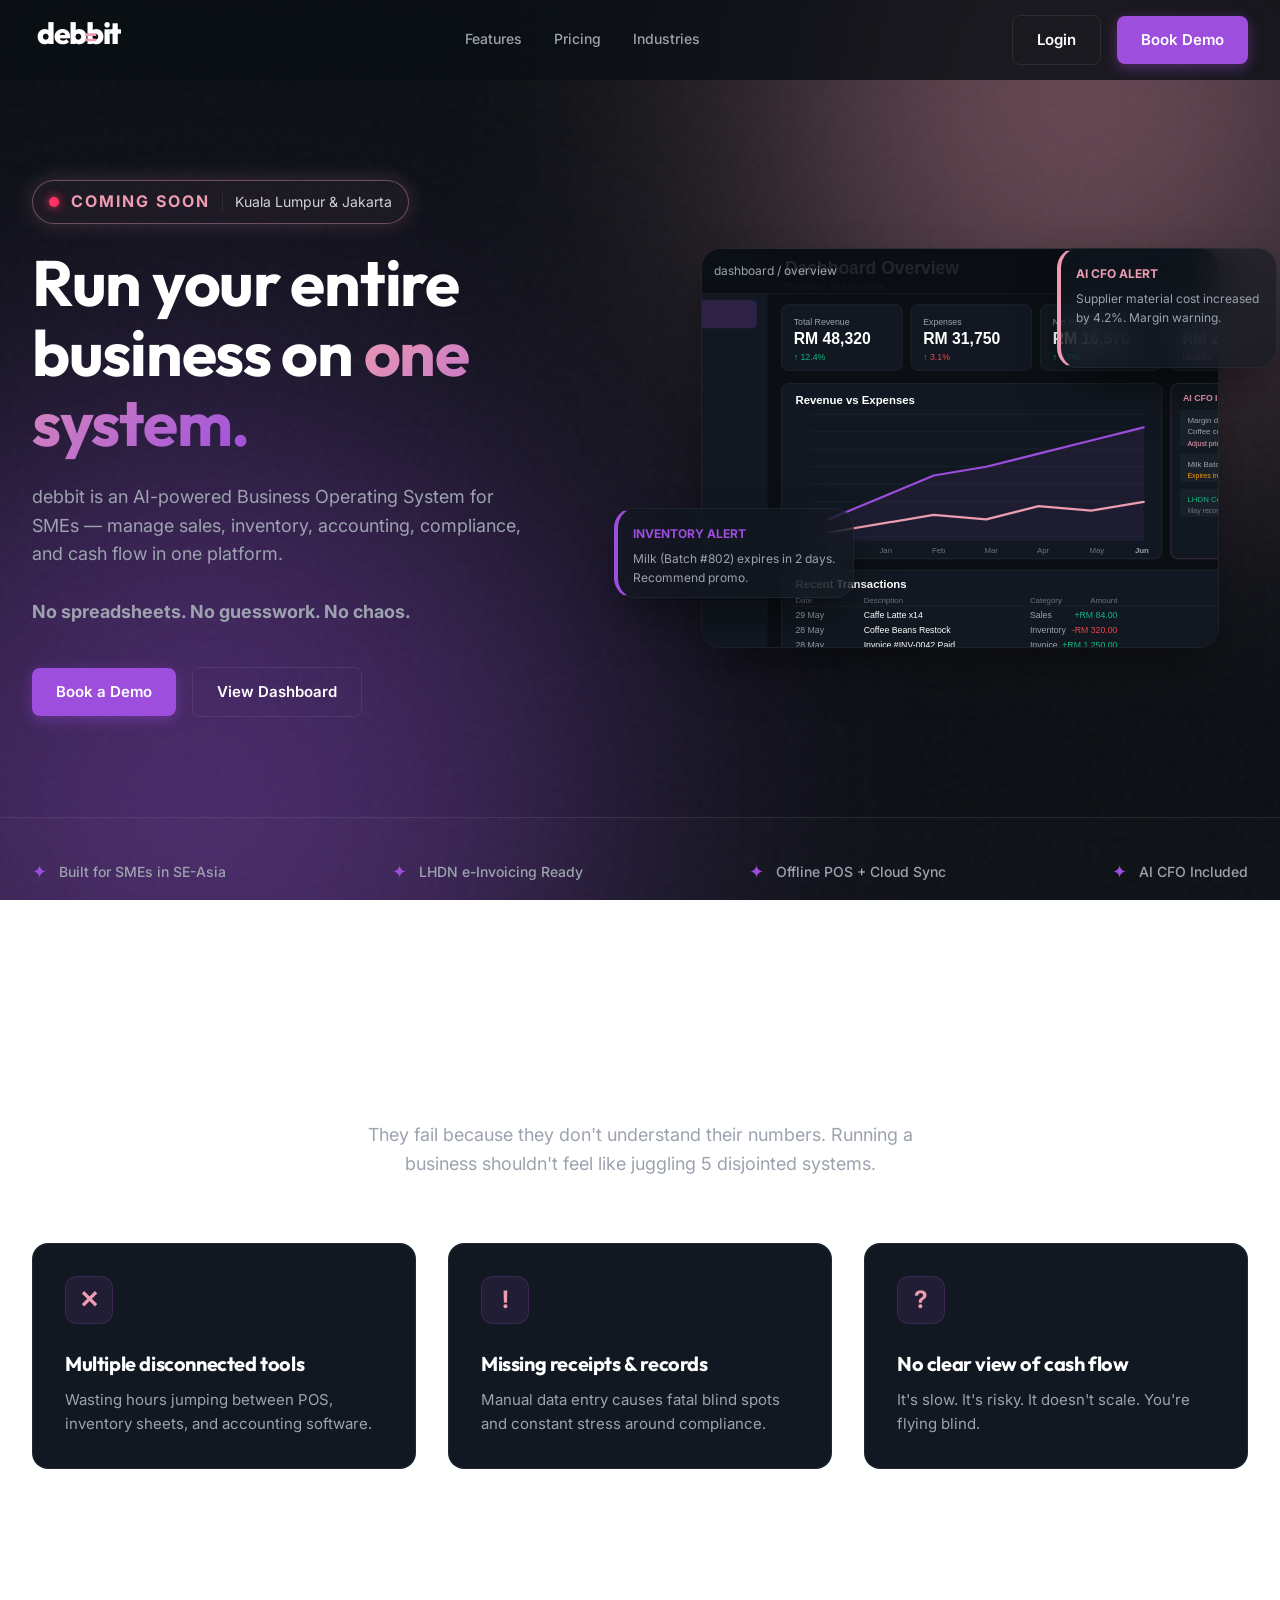
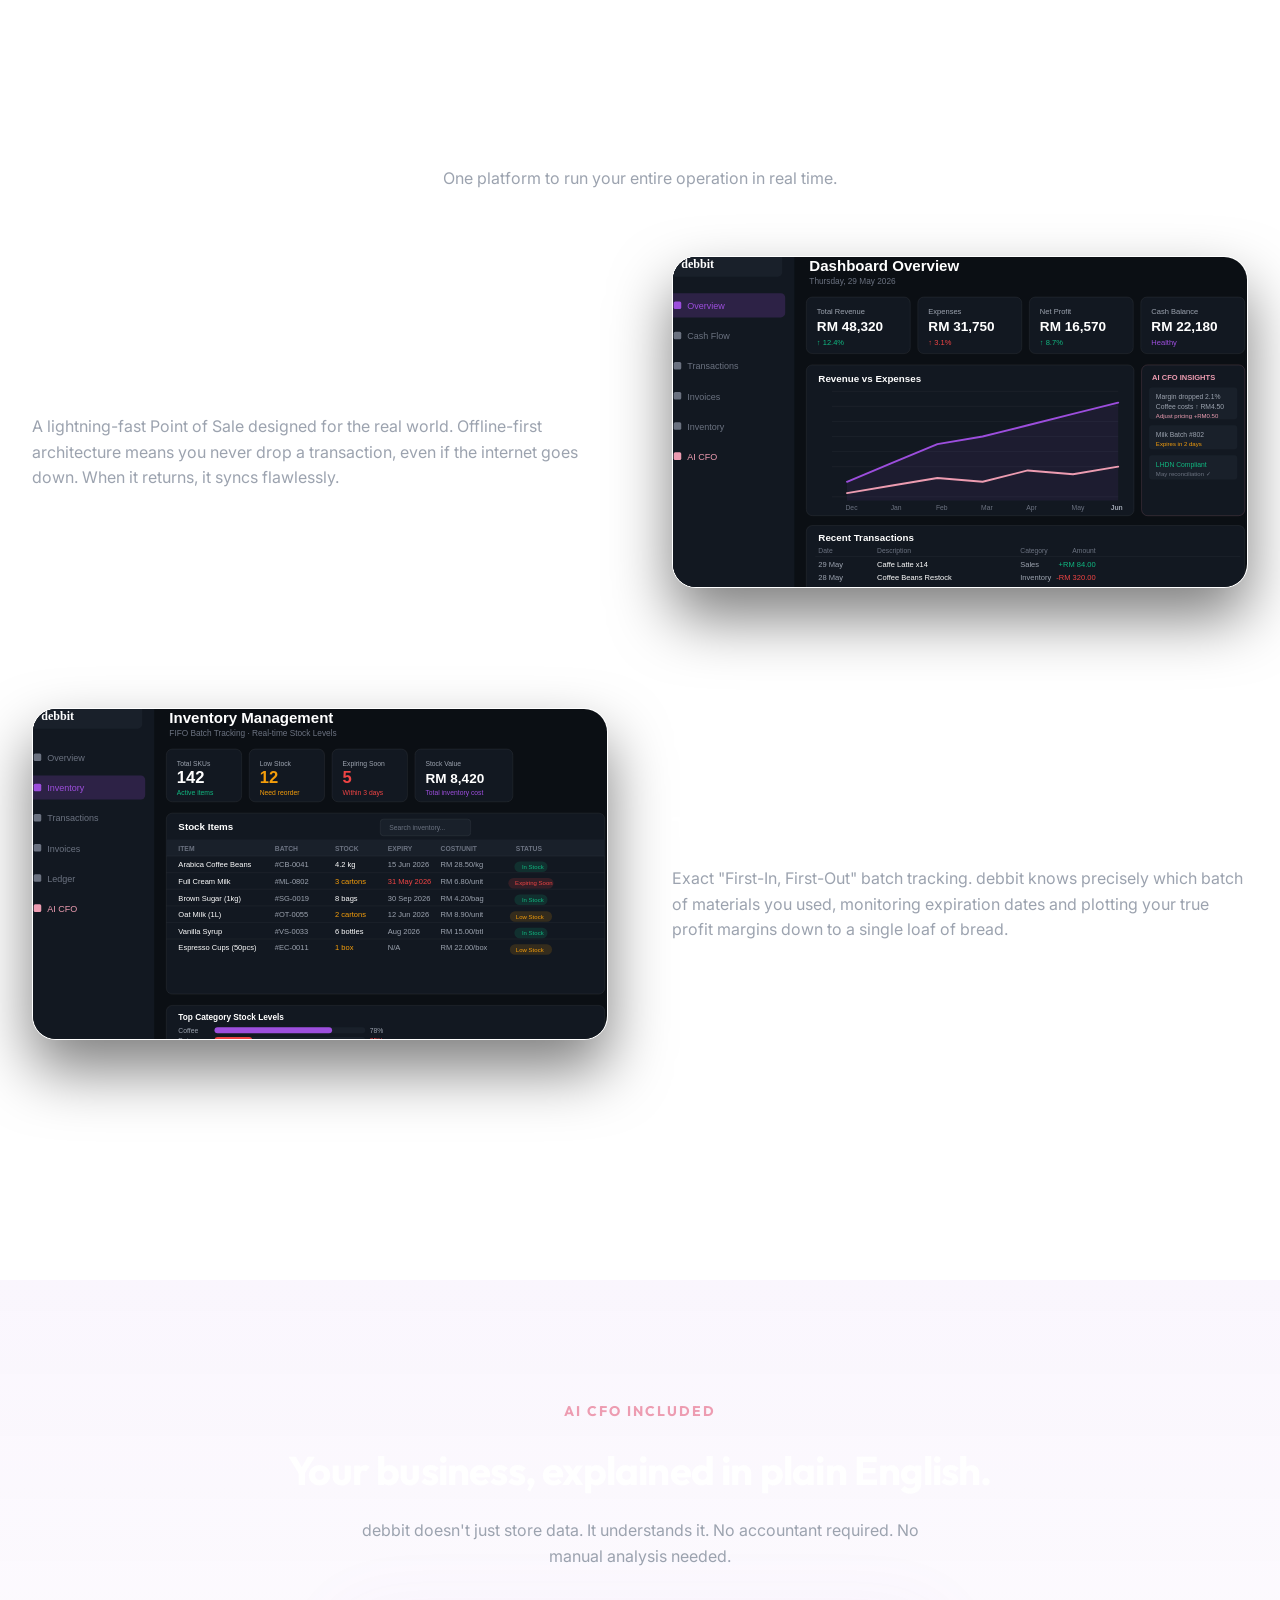
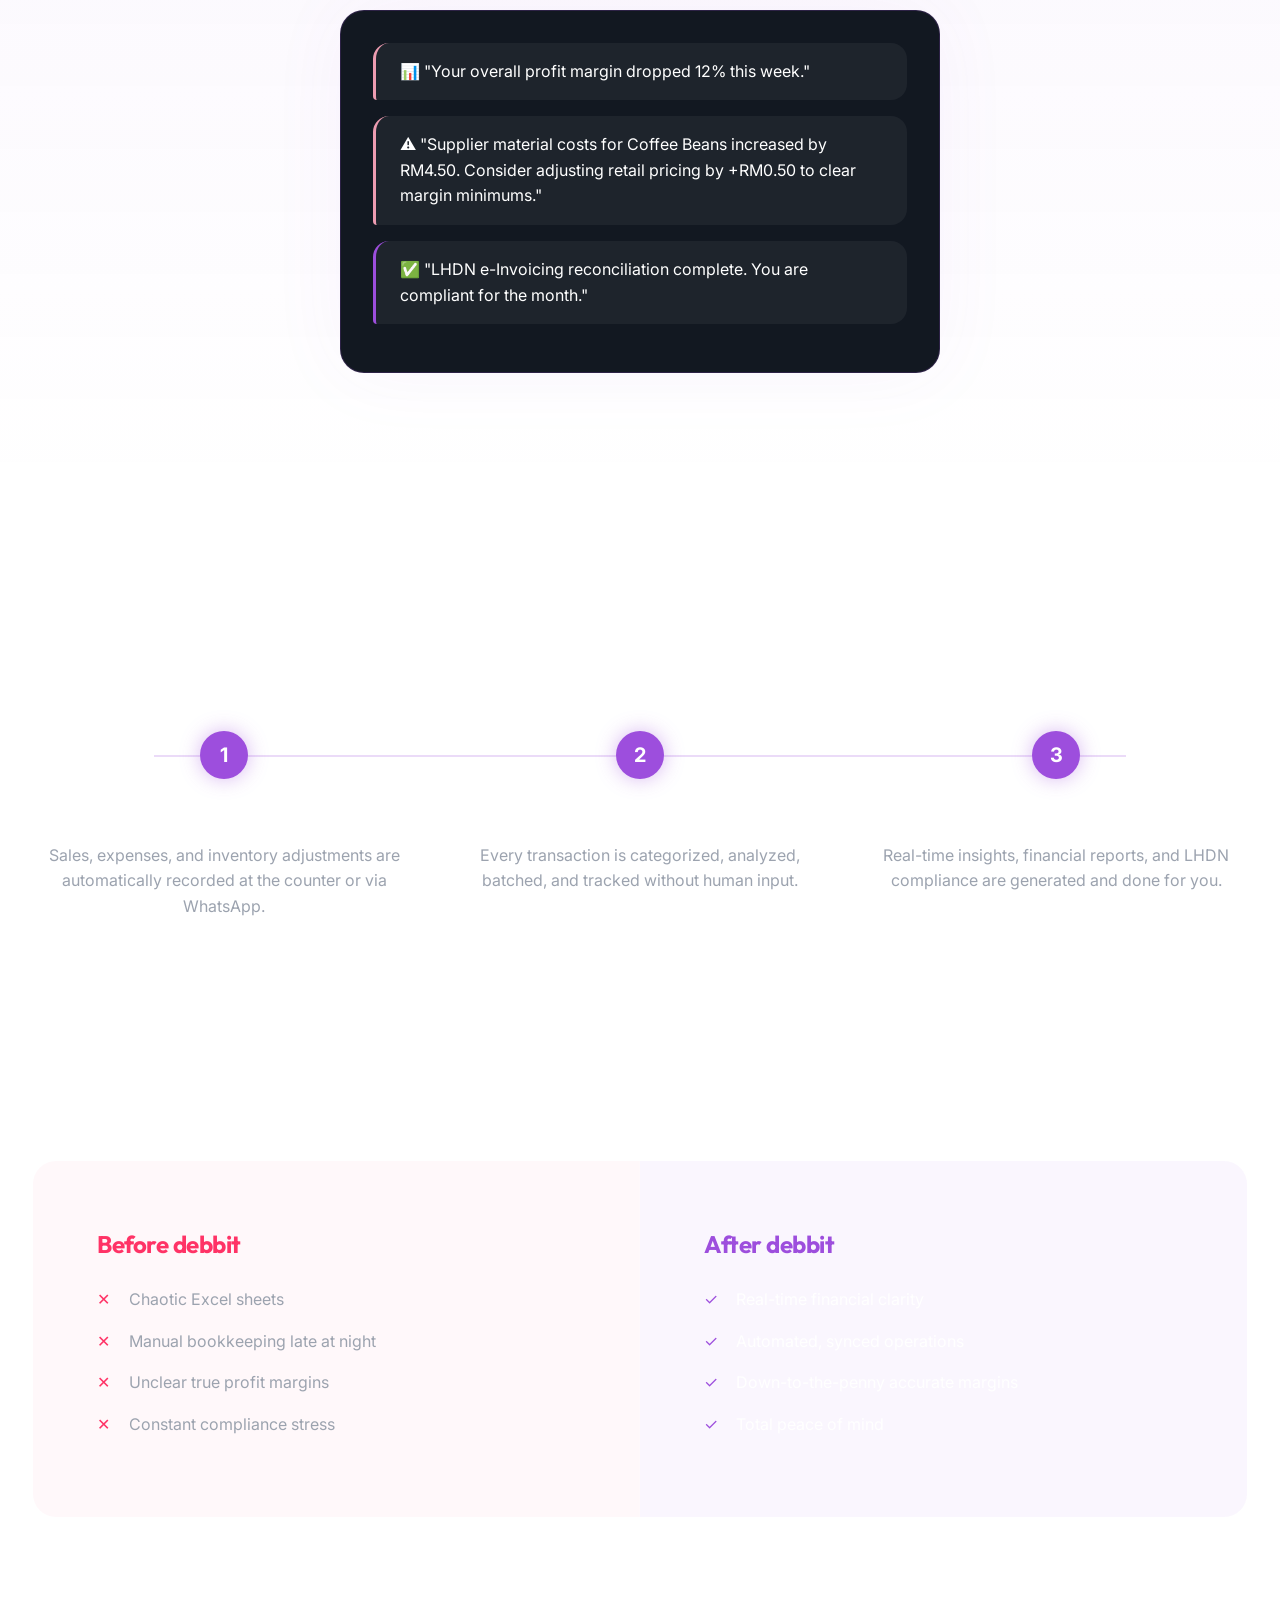
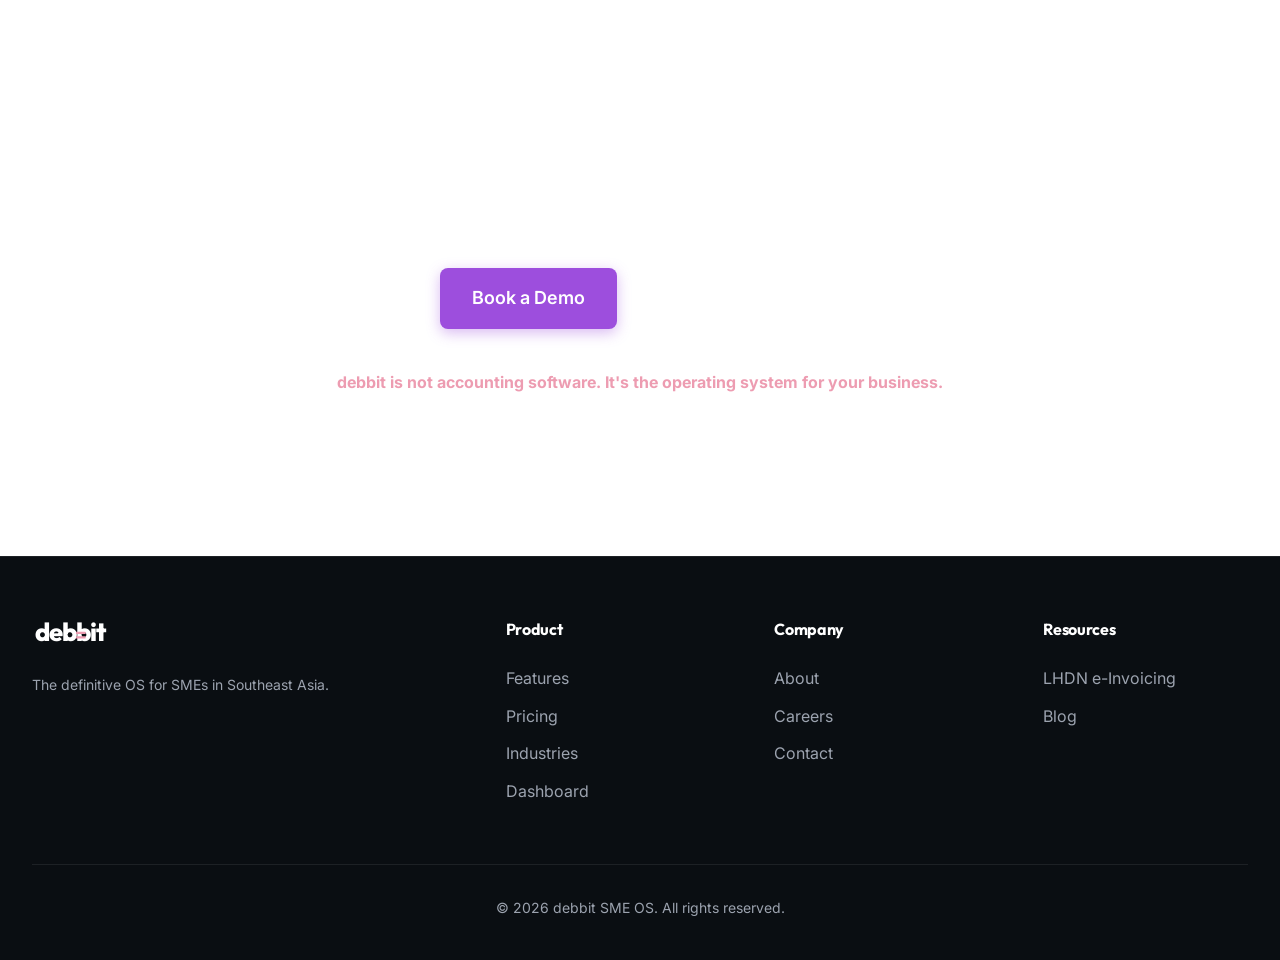
==== commit 09077c50: "feat: add UI mockup SVGs and update image references - Add images/ui1.svg (Inventory dashboard mocku" ====
--- a/index.html
+++ b/index.html
@@ -10,6 +10,7 @@
     <link rel="stylesheet" href="styles.css">
 </head>
 <body>
+    <!-- Ambient Background Effects -->
     <div class="ambient-bg">
         <div class="orb orb-pink"></div>
         <div class="orb orb-purple"></div>
@@ -41,22 +42,27 @@
     <header class="hero">
         <div class="container grid-2">
             <div class="hero-content reveal">
-                <div style="display: inline-flex; align-items: center; gap: 12px; padding: 8px 16px; border-radius: 50px; background: rgba(237,156,177,0.05); border: 1px solid rgba(237,156,177,0.4); box-shadow: 0 0 20px rgba(237,156,177,0.2); margin-bottom: 24px; animation: slow-glow 3s infinite alternate;">
+                <div style="display: inline-flex; align-items: center; gap: 12px; padding: 8px 16px; border-radius: 50px; background: rgba(237, 156, 177, 0.05); border: 1px solid rgba(237, 156, 177, 0.4); box-shadow: 0 0 20px rgba(237, 156, 177, 0.2); margin-bottom: 24px; animation: slow-glow 3s infinite alternate;">
                     <span style="width: 10px; height: 10px; border-radius: 50%; background: #ff3366; box-shadow: 0 0 10px #ff3366; animation: blink-fast 1s infinite;"></span>
                     <strong style="color: var(--brand-accent); letter-spacing: 2px;">COMING SOON</strong>
                     <span style="border-left: 1px solid var(--border-light); padding-left: 12px; font-size: 14px; opacity: 0.8;">Kuala Lumpur &amp; Jakarta</span>
                 </div>
                 <h1 class="hero-title">Run your entire business on <span class="text-gradient">one system.</span></h1>
-                <p class="hero-p">debbit is an AI-powered Business Operating System for SMEs &mdash; manage sales, inventory, accounting, compliance, and cash flow in one platform.<br><br><strong>No spreadsheets. No guesswork. No chaos.</strong></p>
+                <p class="hero-p">
+                    debbit is an AI-powered Business Operating System for SMEs &mdash;
+                    manage sales, inventory, accounting, compliance, and cash flow in one platform.<br><br>
+                    <strong>No spreadsheets. No guesswork. No chaos.</strong>
+                </p>
                 <div class="nav-buttons">
                     <a href="demo.html" class="btn btn-primary">Book a Demo</a>
                     <a href="dashboard.html" class="btn btn-secondary">View Dashboard</a>
                 </div>
             </div>
+
             <div class="hero-mockup-wrapper reveal delay-2">
                 <div class="glass-panel panel-main">
                     <div style="position: absolute; top: 0; width: 100%; padding: 12px; background: rgba(11,15,20,0.9); border-bottom: 1px solid rgba(255,255,255,0.05); color:#9CA3AF; font-size:12px; z-index: 10;">dashboard / overview</div>
-                    <img src="images/ui2.jpg" alt="debbit UI Mockup">
+                    <img src="images/ui2.svg" alt="debbit UI Mockup">
                 </div>
                 <div class="glass-panel panel-float-1">
                     <div style="color:var(--brand-accent); font-weight:bold; font-size:12px; margin-bottom:5px;">AI CFO ALERT</div>
@@ -70,94 +76,141 @@
         </div>
     </header>
 
+    <!-- TRUST STRIP -->
     <div class="trust-strip reveal delay-3">
         <div class="container trust-items">
-            <div class="trust-item"><span>&#10022;</span> Built for SMEs in SE-Asia</div>
-            <div class="trust-item"><span>&#10022;</span> LHDN e-Invoicing Ready</div>
-            <div class="trust-item"><span>&#10022;</span> Offline POS + Cloud Sync</div>
-            <div class="trust-item"><span>&#10022;</span> AI CFO Included</div>
+            <div class="trust-item"><span>✦</span> Built for SMEs in SE-Asia</div>
+            <div class="trust-item"><span>✦</span> LHDN e-Invoicing Ready</div>
+            <div class="trust-item"><span>✦</span> Offline POS + Cloud Sync</div>
+            <div class="trust-item"><span>✦</span> AI CFO Included</div>
         </div>
     </div>
 
+    <!-- THE PROBLEM -->
     <section class="section">
         <div class="container">
             <div class="text-center mb-4 reveal">
                 <h2 style="font-size: 36px; margin-bottom: 16px;">Most businesses don't fail due to lack of sales.</h2>
                 <p style="font-size: 18px; max-width: 600px; margin: 0 auto;">They fail because they don't understand their numbers. Running a business shouldn't feel like juggling 5 disjointed systems.</p>
             </div>
+
             <div class="grid-3">
-                <div class="card problem-card reveal"><div class="icon-box">&#10005;</div><h3>Multiple disconnected tools</h3><p>Wasting hours jumping between POS, inventory sheets, and accounting software.</p></div>
-                <div class="card problem-card reveal delay-1"><div class="icon-box">!</div><h3>Missing receipts &amp; records</h3><p>Manual data entry causes fatal blind spots and constant stress around compliance.</p></div>
-                <div class="card problem-card reveal delay-2"><div class="icon-box">?</div><h3>No clear view of cash flow</h3><p>It's slow. It's risky. It doesn't scale. You're flying blind.</p></div>
-            </div>
-        </div>
-    </section>
-
+                <div class="card problem-card reveal">
+                    <div class="icon-box">✕</div>
+                    <h3>Multiple disconnected tools</h3>
+                    <p>Wasting hours jumping between POS, inventory sheets, and accounting software.</p>
+                </div>
+                <div class="card problem-card reveal delay-1">
+                    <div class="icon-box">!</div>
+                    <h3>Missing receipts &amp; records</h3>
+                    <p>Manual data entry causes fatal blind spots and constant stress around compliance.</p>
+                </div>
+                <div class="card problem-card reveal delay-2">
+                    <div class="icon-box">?</div>
+                    <h3>No clear view of cash flow</h3>
+                    <p>It's slow. It's risky. It doesn't scale. You're flying blind.</p>
+                </div>
+            </div>
+        </div>
+    </section>
+
+    <!-- THE SOLUTION -->
     <section class="section" style="background: rgba(255,255,255,0.01);">
         <div class="container">
             <div class="text-center mb-4 reveal">
                 <h2 style="font-size: 36px;">debbit replaces everything.</h2>
                 <p>One platform to run your entire operation in real time.</p>
             </div>
+
             <div class="grid-2 solution-row reveal">
                 <div>
                     <h3 style="font-size: 28px; margin-bottom: 16px;">Sell products instantly.</h3>
-                    <p>A lightning-fast Point of Sale designed for the real world. Offline-first architecture means you never drop a transaction, even if the internet goes down.</p>
-                </div>
-                <div class="img-wrap"><img src="images/ui2.jpg" alt="POS UI Mockup"></div>
-            </div>
+                    <p>A lightning-fast Point of Sale designed for the real world. Offline-first architecture means you never drop a transaction, even if the internet goes down. When it returns, it syncs flawlessly.</p>
+                </div>
+                <div class="img-wrap"><img src="images/ui2.svg" alt="POS UI Mockup" class="solution-img-box"></div>
+            </div>
+
             <div class="grid-2 solution-row reveal">
-                <div class="img-wrap"><img src="images/ui1.jpg" alt="Inventory UI Mockup"></div>
+                <div class="img-wrap"><img src="images/ui1.svg" alt="Inventory UI Mockup" class="solution-img-box"></div>
                 <div>
                     <h3 style="font-size: 28px; margin-bottom: 16px;">Track exact inventory usage.</h3>
-                    <p>Exact FIFO batch tracking. debbit knows precisely which batch of materials you used, monitoring expiration dates and plotting your true profit margins.</p>
-                </div>
-            </div>
-        </div>
-    </section>
-
+                    <p>Exact "First-In, First-Out" batch tracking. debbit knows precisely which batch of materials you used, monitoring expiration dates and plotting your true profit margins down to a single loaf of bread.</p>
+                </div>
+            </div>
+        </div>
+    </section>
+
+    <!-- AI CFO -->
     <section class="section ai-cfo-section">
         <div class="container text-center reveal">
             <h3 style="color: var(--brand-accent); letter-spacing: 2px; text-transform: uppercase; font-size: 14px; margin-bottom: 16px;">AI CFO Included</h3>
             <h2 style="font-size: 40px; margin-bottom: 16px;">Your business, explained in plain English.</h2>
-            <p style="max-width: 600px; margin: 0 auto 40px;">debbit doesn't just store data. It understands it. No accountant required.</p>
+            <p style="max-width: 600px; margin: 0 auto 40px;">debbit doesn't just store data. It understands it. No accountant required. No manual analysis needed.</p>
+
             <div class="chat-ui reveal delay-1">
                 <div style="text-align: left;">
-                    <div class="chat-bubble">&#128202; "Your overall profit margin dropped 12% this week."</div>
-                    <div class="chat-bubble">&#9888;&#65039; "Supplier material costs for Coffee Beans increased by RM4.50. Consider adjusting retail pricing by +RM0.50."</div>
-                    <div class="chat-bubble" style="border-left-color: var(--brand-primary)">&#9989; "LHDN e-Invoicing reconciliation complete. You are compliant for the month."</div>
-                </div>
-            </div>
-        </div>
-    </section>
-
+                    <div class="chat-bubble">📊 "Your overall profit margin dropped 12% this week."</div>
+                    <div class="chat-bubble">⚠️ "Supplier material costs for Coffee Beans increased by RM4.50. Consider adjusting retail pricing by +RM0.50 to clear margin minimums."</div>
+                    <div class="chat-bubble" style="border-left-color: var(--brand-primary)">✅ "LHDN e-Invoicing reconciliation complete. You are compliant for the month."</div>
+                </div>
+            </div>
+        </div>
+    </section>
+
+    <!-- HOW IT WORKS -->
     <section class="section">
         <div class="container text-center">
             <h2 style="font-size: 36px; margin-bottom: 60px;">How it works</h2>
+
             <div class="grid-3" style="position: relative;">
-                <div style="position: absolute; top: 24px; left: 10%; right: 10%; height: 2px; background: rgba(157,78,221,0.2); z-index: 1;"></div>
-                <div class="step-item reveal"><div class="step-number">1</div><h3 class="step-title">Capture Everything</h3><p>Sales, expenses, and inventory adjustments are automatically recorded at the counter or via WhatsApp.</p></div>
-                <div class="step-item reveal delay-1"><div class="step-number">2</div><h3 class="step-title">AI Processes Data</h3><p>Every transaction is categorized, analyzed, batched, and tracked without human input.</p></div>
-                <div class="step-item reveal delay-2"><div class="step-number">3</div><h3 class="step-title">Clarity &amp; Control</h3><p>Real-time insights, financial reports, and LHDN compliance are generated and done for you.</p></div>
-            </div>
-        </div>
-    </section>
-
+                <div style="position: absolute; top: 24px; left: 10%; right: 10%; height: 2px; background: rgba(157, 78, 221, 0.2); z-index: 1;"></div>
+
+                <div class="step-item reveal">
+                    <div class="step-number">1</div>
+                    <h3 class="step-title">Capture Everything</h3>
+                    <p>Sales, expenses, and inventory adjustments are automatically recorded at the counter or via WhatsApp.</p>
+                </div>
+                <div class="step-item reveal delay-1">
+                    <div class="step-number">2</div>
+                    <h3 class="step-title">AI Processes Data</h3>
+                    <p>Every transaction is categorized, analyzed, batched, and tracked without human input.</p>
+                </div>
+                <div class="step-item reveal delay-2">
+                    <div class="step-number">3</div>
+                    <h3 class="step-title">Clarity &amp; Control</h3>
+                    <p>Real-time insights, financial reports, and LHDN compliance are generated and done for you.</p>
+                </div>
+            </div>
+        </div>
+    </section>
+
+    <!-- BEFORE VS AFTER -->
     <section class="section">
         <div class="container">
             <div class="split-screen reveal">
                 <div class="split-side split-before">
                     <h3 style="color: #ff3366">Before debbit</h3>
-                    <ul class="split-ul"><li>Chaotic Excel sheets</li><li>Manual bookkeeping late at night</li><li>Unclear true profit margins</li><li>Constant compliance stress</li></ul>
+                    <ul class="split-ul">
+                        <li>Chaotic Excel sheets</li>
+                        <li>Manual bookkeeping late at night</li>
+                        <li>Unclear true profit margins</li>
+                        <li>Constant compliance stress</li>
+                    </ul>
                 </div>
                 <div class="split-side split-after">
                     <h3 style="color: var(--brand-primary)">After debbit</h3>
-                    <ul class="split-ul"><li>Real-time financial clarity</li><li>Automated, synced operations</li><li>Down-to-the-penny accurate margins</li><li>Total peace of mind</li></ul>
-                </div>
-            </div>
-        </div>
-    </section>
-
+                    <ul class="split-ul">
+                        <li>Real-time financial clarity</li>
+                        <li>Automated, synced operations</li>
+                        <li>Down-to-the-penny accurate margins</li>
+                        <li>Total peace of mind</li>
+                    </ul>
+                </div>
+            </div>
+        </div>
+    </section>
+
+    <!-- FINAL CTA -->
     <section class="section" style="padding-bottom: 160px; text-align: center;">
         <div class="container reveal">
             <h2 style="font-size: 48px; margin-bottom: 32px;">Stop guessing. Start running your business with clarity.</h2>
@@ -173,16 +226,44 @@
         <div class="container">
             <div class="footer-grid">
                 <div class="footer-col">
-                    <svg viewBox="0 0 350 120" xmlns="http://www.w3.org/2000/svg" width="100" height="34" class="mb-1"><text x="10" y="85" font-family="'Outfit', sans-serif" font-weight="800" font-size="90" fill="#FFFFFF" letter-spacing="-4">debbit</text><rect x="154" y="52" width="34" height="8" rx="2" fill="#ED9CB1" /><rect x="154" y="68" width="34" height="8" rx="2" fill="#ED9CB1" /></svg>
+                    <svg viewBox="0 0 350 120" xmlns="http://www.w3.org/2000/svg" width="100" height="34" class="mb-1">
+                        <text x="10" y="85" font-family="'Outfit', sans-serif" font-weight="800" font-size="90" fill="#FFFFFF" letter-spacing="-4">debbit</text>
+                        <rect x="154" y="52" width="34" height="8" rx="2" fill="#ED9CB1" />
+                        <rect x="154" y="68" width="34" height="8" rx="2" fill="#ED9CB1" />
+                    </svg>
                     <p style="font-size: 14px;">The definitive OS for SMEs in Southeast Asia.</p>
                 </div>
-                <div class="footer-col"><h4>Product</h4><ul><li><a href="features.html">Features</a></li><li><a href="pricing.html">Pricing</a></li><li><a href="industries.html">Industries</a></li><li><a href="dashboard.html">Dashboard</a></li></ul></div>
-                <div class="footer-col"><h4>Company</h4><ul><li><a href="#">About</a></li><li><a href="#">Careers</a></li><li><a href="#">Contact</a></li></ul></div>
-                <div class="footer-col"><h4>Resources</h4><ul><li><a href="#">LHDN e-Invoicing</a></li><li><a href="#">Blog</a></li></ul></div>
-            </div>
-            <div class="footer-bottom">&copy; 2026 debbit SME OS. All rights reserved.</div>
+                <div class="footer-col">
+                    <h4>Product</h4>
+                    <ul>
+                        <li><a href="features.html">Features</a></li>
+                        <li><a href="pricing.html">Pricing</a></li>
+                        <li><a href="industries.html">Industries</a></li>
+                        <li><a href="dashboard.html">Dashboard</a></li>
+                    </ul>
+                </div>
+                <div class="footer-col">
+                    <h4>Company</h4>
+                    <ul>
+                        <li><a href="#">About</a></li>
+                        <li><a href="#">Careers</a></li>
+                        <li><a href="#">Contact</a></li>
+                    </ul>
+                </div>
+                <div class="footer-col">
+                    <h4>Resources</h4>
+                    <ul>
+                        <li><a href="#">LHDN e-Invoicing</a></li>
+                        <li><a href="#">Blog</a></li>
+                    </ul>
+                </div>
+            </div>
+            <div class="footer-bottom">
+                &copy; 2026 debbit SME OS. All rights reserved.
+            </div>
         </div>
     </footer>
+
     <script src="animations.js"></script>
 </body>
-</html>
+</html>
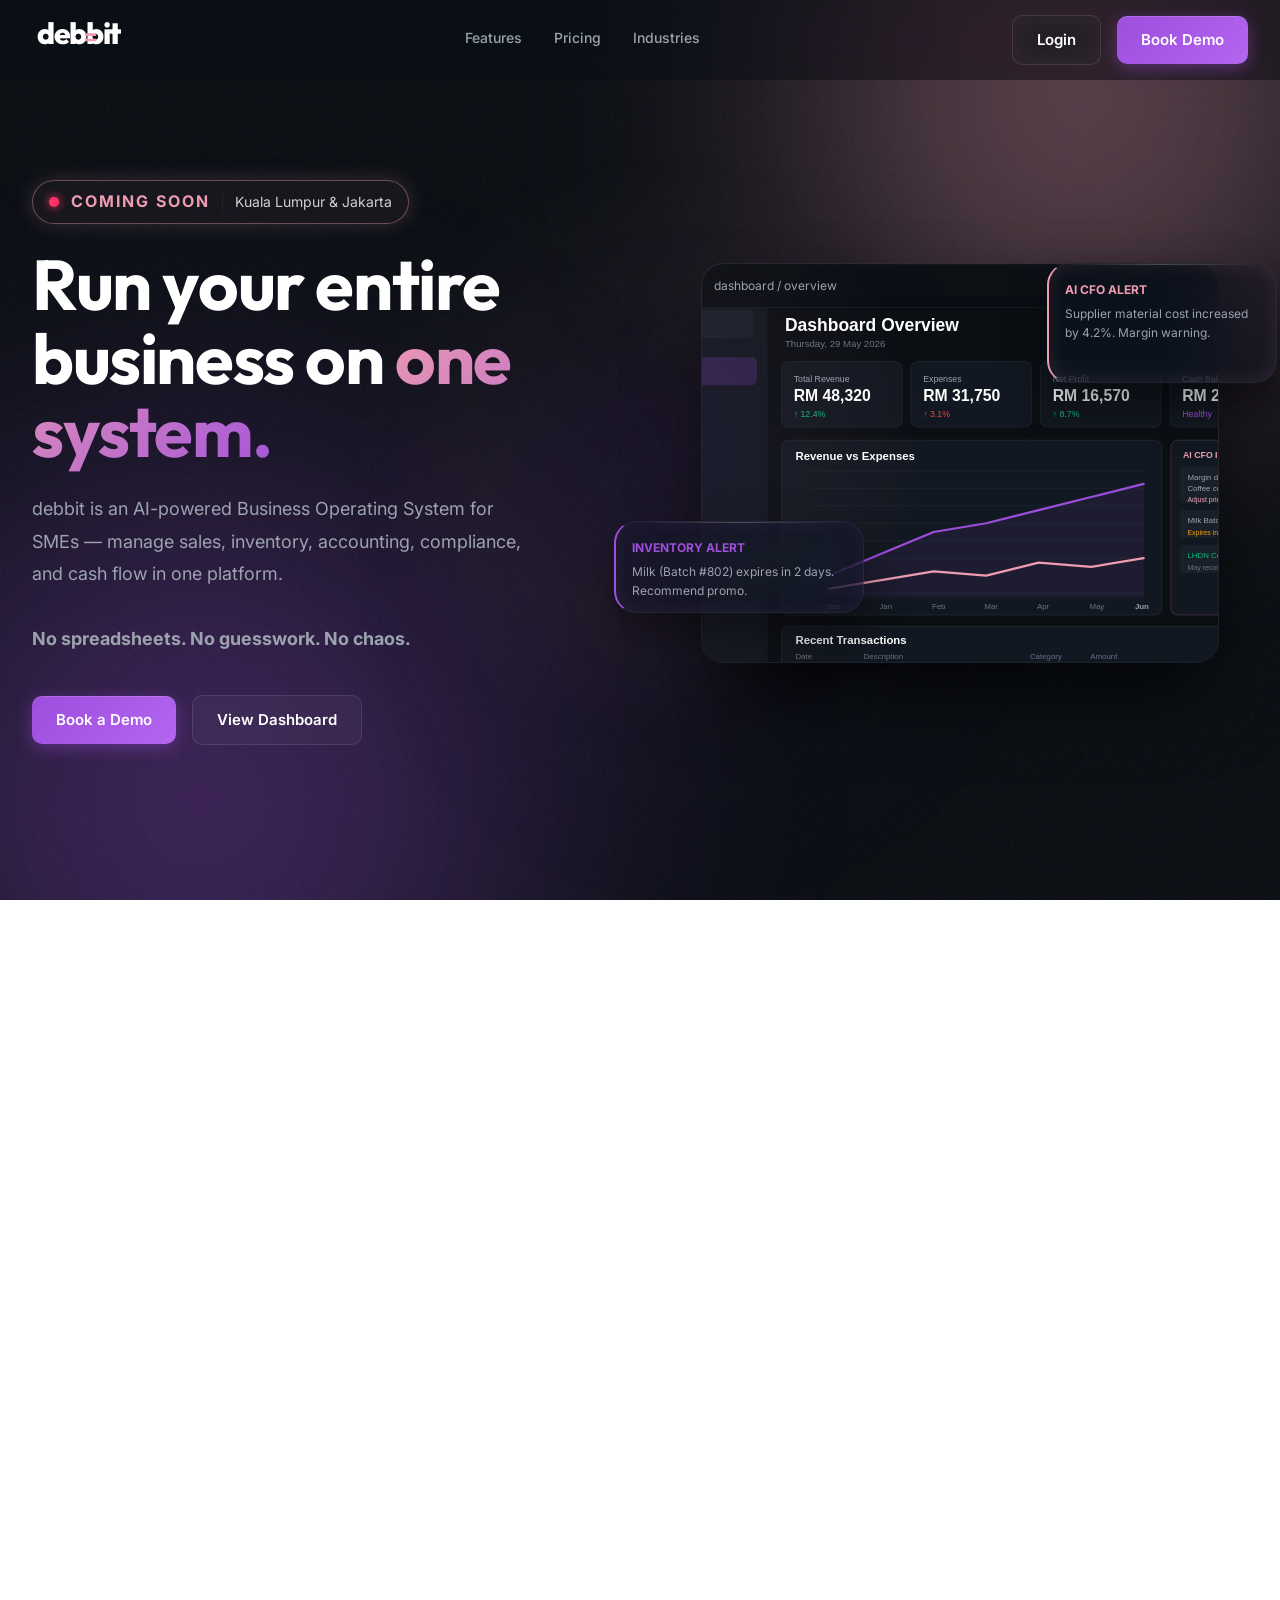
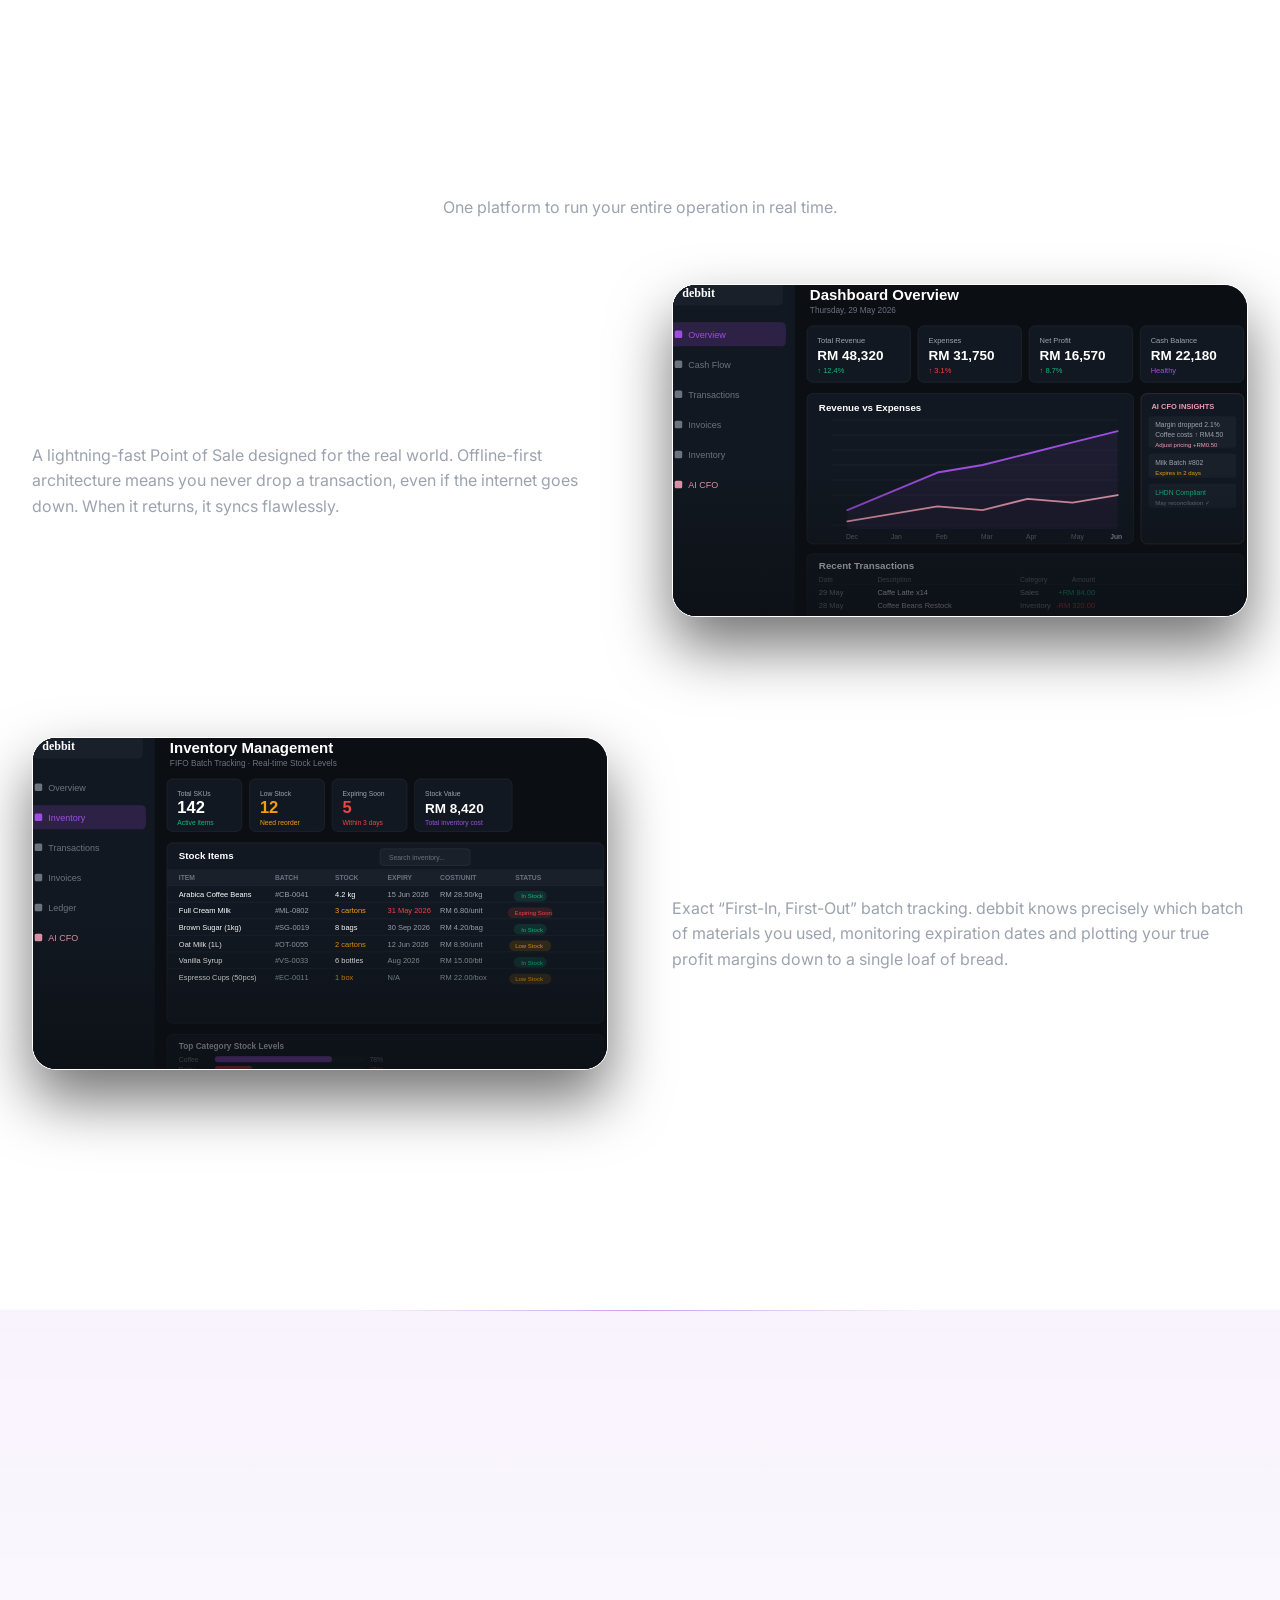
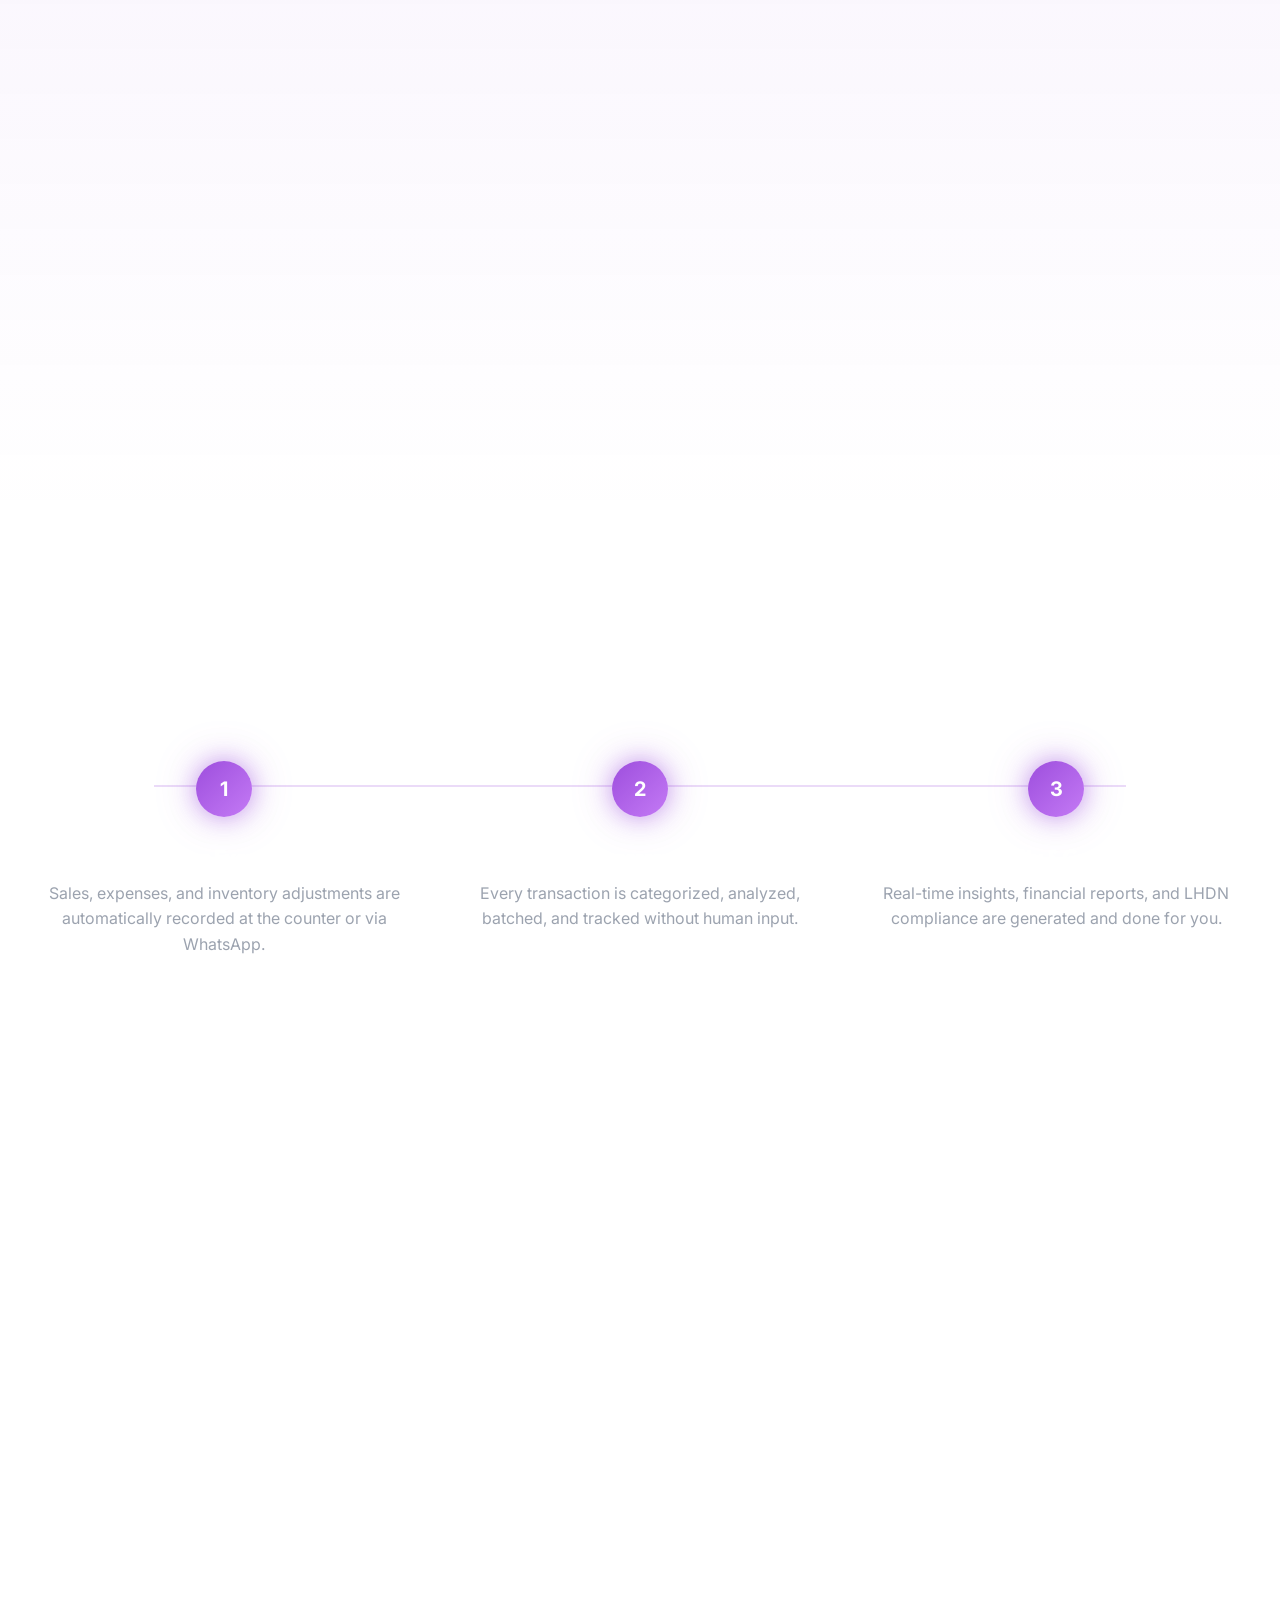
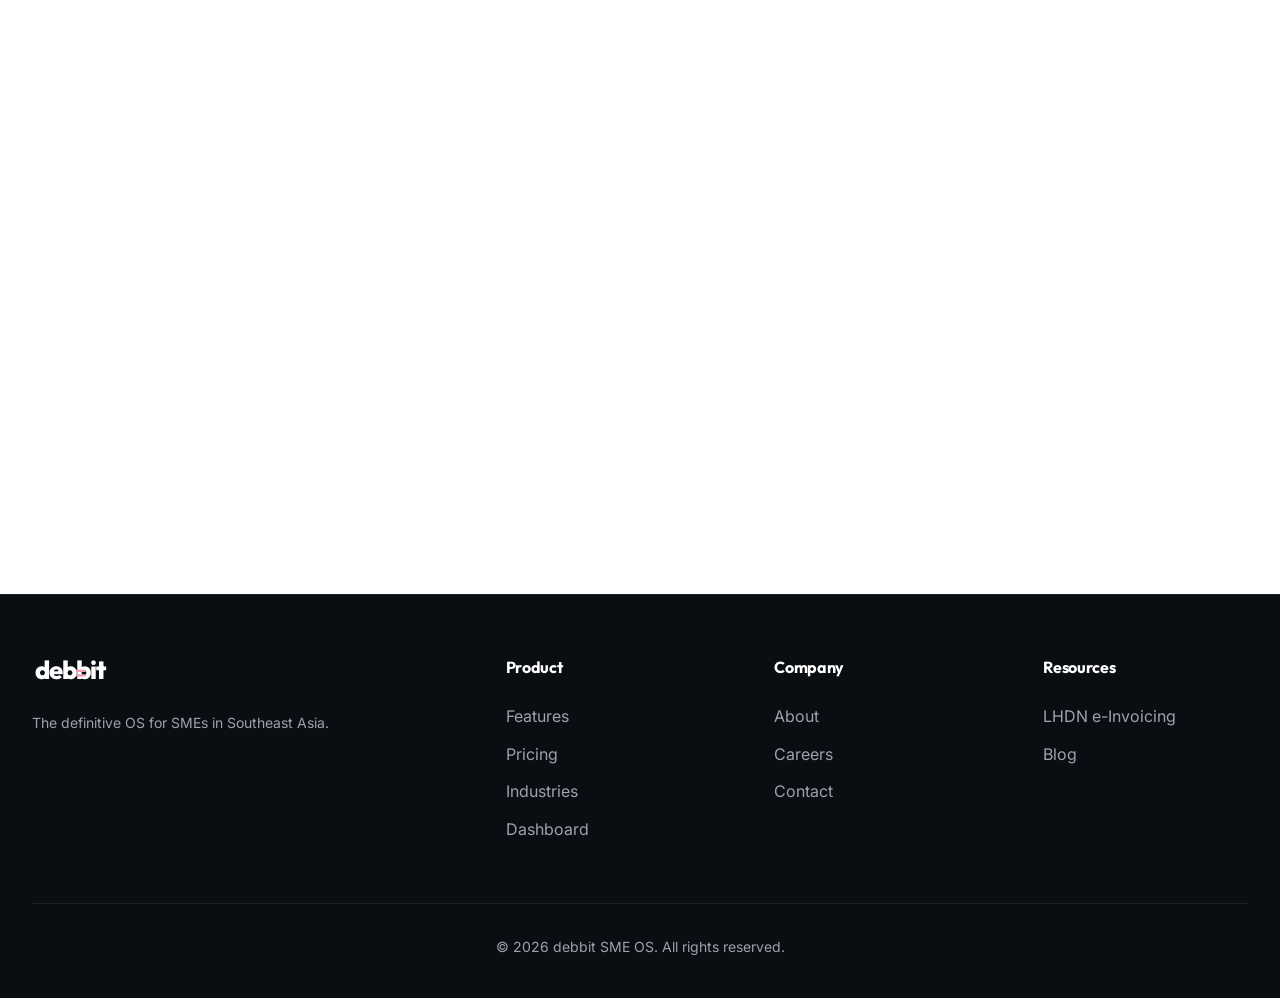
==== commit 52291b61: "feat: premium glassmorphism, cursor glow, magnetic buttons, 3D tilt, card spotlight, animated orbs" ====
--- a/index.html
+++ b/index.html
@@ -10,10 +10,10 @@
     <link rel="stylesheet" href="styles.css">
 </head>
 <body>
-    <!-- Ambient Background Effects -->
     <div class="ambient-bg">
         <div class="orb orb-pink"></div>
         <div class="orb orb-purple"></div>
+        <div class="orb orb-mid"></div>
         <div class="noise-overlay"></div>
     </div>
     <nav class="navbar" id="navbar">
@@ -76,27 +76,24 @@
         </div>
     </header>
 
-    <!-- TRUST STRIP -->
     <div class="trust-strip reveal delay-3">
         <div class="container trust-items">
-            <div class="trust-item"><span>✦</span> Built for SMEs in SE-Asia</div>
-            <div class="trust-item"><span>✦</span> LHDN e-Invoicing Ready</div>
-            <div class="trust-item"><span>✦</span> Offline POS + Cloud Sync</div>
-            <div class="trust-item"><span>✦</span> AI CFO Included</div>
+            <div class="trust-item"><span>&#10022;</span> Built for SMEs in SE-Asia</div>
+            <div class="trust-item"><span>&#10022;</span> LHDN e-Invoicing Ready</div>
+            <div class="trust-item"><span>&#10022;</span> Offline POS + Cloud Sync</div>
+            <div class="trust-item"><span>&#10022;</span> AI CFO Included</div>
         </div>
     </div>
 
-    <!-- THE PROBLEM -->
     <section class="section">
         <div class="container">
             <div class="text-center mb-4 reveal">
                 <h2 style="font-size: 36px; margin-bottom: 16px;">Most businesses don't fail due to lack of sales.</h2>
                 <p style="font-size: 18px; max-width: 600px; margin: 0 auto;">They fail because they don't understand their numbers. Running a business shouldn't feel like juggling 5 disjointed systems.</p>
             </div>
-
             <div class="grid-3">
                 <div class="card problem-card reveal">
-                    <div class="icon-box">✕</div>
+                    <div class="icon-box">&#10005;</div>
                     <h3>Multiple disconnected tools</h3>
                     <p>Wasting hours jumping between POS, inventory sheets, and accounting software.</p>
                 </div>
@@ -114,14 +111,12 @@
         </div>
     </section>
 
-    <!-- THE SOLUTION -->
     <section class="section" style="background: rgba(255,255,255,0.01);">
         <div class="container">
             <div class="text-center mb-4 reveal">
                 <h2 style="font-size: 36px;">debbit replaces everything.</h2>
                 <p>One platform to run your entire operation in real time.</p>
             </div>
-
             <div class="grid-2 solution-row reveal">
                 <div>
                     <h3 style="font-size: 28px; margin-bottom: 16px;">Sell products instantly.</h3>
@@ -129,42 +124,36 @@
                 </div>
                 <div class="img-wrap"><img src="images/ui2.svg" alt="POS UI Mockup" class="solution-img-box"></div>
             </div>
-
             <div class="grid-2 solution-row reveal">
                 <div class="img-wrap"><img src="images/ui1.svg" alt="Inventory UI Mockup" class="solution-img-box"></div>
                 <div>
                     <h3 style="font-size: 28px; margin-bottom: 16px;">Track exact inventory usage.</h3>
-                    <p>Exact "First-In, First-Out" batch tracking. debbit knows precisely which batch of materials you used, monitoring expiration dates and plotting your true profit margins down to a single loaf of bread.</p>
-                </div>
-            </div>
-        </div>
-    </section>
-
-    <!-- AI CFO -->
+                    <p>Exact &ldquo;First-In, First-Out&rdquo; batch tracking. debbit knows precisely which batch of materials you used, monitoring expiration dates and plotting your true profit margins down to a single loaf of bread.</p>
+                </div>
+            </div>
+        </div>
+    </section>
+
     <section class="section ai-cfo-section">
         <div class="container text-center reveal">
             <h3 style="color: var(--brand-accent); letter-spacing: 2px; text-transform: uppercase; font-size: 14px; margin-bottom: 16px;">AI CFO Included</h3>
             <h2 style="font-size: 40px; margin-bottom: 16px;">Your business, explained in plain English.</h2>
             <p style="max-width: 600px; margin: 0 auto 40px;">debbit doesn't just store data. It understands it. No accountant required. No manual analysis needed.</p>
-
             <div class="chat-ui reveal delay-1">
                 <div style="text-align: left;">
-                    <div class="chat-bubble">📊 "Your overall profit margin dropped 12% this week."</div>
-                    <div class="chat-bubble">⚠️ "Supplier material costs for Coffee Beans increased by RM4.50. Consider adjusting retail pricing by +RM0.50 to clear margin minimums."</div>
-                    <div class="chat-bubble" style="border-left-color: var(--brand-primary)">✅ "LHDN e-Invoicing reconciliation complete. You are compliant for the month."</div>
-                </div>
-            </div>
-        </div>
-    </section>
-
-    <!-- HOW IT WORKS -->
+                    <div class="chat-bubble">&#128202; &ldquo;Your overall profit margin dropped 12% this week.&rdquo;</div>
+                    <div class="chat-bubble">&#9888;&#65039; &ldquo;Supplier material costs for Coffee Beans increased by RM4.50. Consider adjusting retail pricing by +RM0.50 to clear margin minimums.&rdquo;</div>
+                    <div class="chat-bubble" style="border-left-color: var(--brand-primary)">&#9989; &ldquo;LHDN e-Invoicing reconciliation complete. You are compliant for the month.&rdquo;</div>
+                </div>
+            </div>
+        </div>
+    </section>
+
     <section class="section">
         <div class="container text-center">
             <h2 style="font-size: 36px; margin-bottom: 60px;">How it works</h2>
-
             <div class="grid-3" style="position: relative;">
                 <div style="position: absolute; top: 24px; left: 10%; right: 10%; height: 2px; background: rgba(157, 78, 221, 0.2); z-index: 1;"></div>
-
                 <div class="step-item reveal">
                     <div class="step-number">1</div>
                     <h3 class="step-title">Capture Everything</h3>
@@ -184,7 +173,6 @@
         </div>
     </section>
 
-    <!-- BEFORE VS AFTER -->
     <section class="section">
         <div class="container">
             <div class="split-screen reveal">
@@ -210,7 +198,6 @@
         </div>
     </section>
 
-    <!-- FINAL CTA -->
     <section class="section" style="padding-bottom: 160px; text-align: center;">
         <div class="container reveal">
             <h2 style="font-size: 48px; margin-bottom: 32px;">Stop guessing. Start running your business with clarity.</h2>
--- a/styles.css
+++ b/styles.css
@@ -1,7 +1,6 @@
 /*
-  GLOBAL DESIGN SYSTEM
-  Theme: Deep Dark SaaS / Minimal & Sharp
-  Colors: Strict Purple & Pink (Logo Aligned)
+  DESIGN SYSTEM — debbit
+  Premium Dark SaaS · Glassmorphism · Motion-first
 */
 
 :root {
@@ -12,12 +11,13 @@
     --brand-accent: #ED9CB1;
     --text-primary: #FFFFFF;
     --text-secondary: #9CA3AF;
-    --border-light: rgba(255, 255, 255, 0.08);
+    --border-light: rgba(255, 255, 255, 0.07);
     --font-head: 'Outfit', sans-serif;
     --font-body: 'Inter', sans-serif;
 }
 
 * { margin: 0; padding: 0; box-sizing: border-box; }
+html { scroll-behavior: smooth; }
 
 body {
     background-color: transparent;
@@ -28,33 +28,90 @@
     -webkit-font-smoothing: antialiased;
 }
 
+/* ── CURSOR GLOW ───────────────────────────────────────── */
+.cursor-glow {
+    position: fixed;
+    width: 600px; height: 600px;
+    background: radial-gradient(circle, rgba(157,78,221,0.08) 0%, rgba(237,156,177,0.04) 40%, transparent 70%);
+    border-radius: 50%;
+    pointer-events: none;
+    z-index: 1;
+    transform: translate(-50%, -50%);
+    will-change: left, top;
+    transition: opacity 0.4s ease;
+}
+
+/* ── AMBIENT BACKGROUND ───────────────────────────────── */
 .ambient-bg {
-    position: fixed; top: 0; left: 0; width: 100vw; height: 100vh;
+    position: fixed; top: 0; left: 0;
+    width: 100vw; height: 100vh;
     z-index: -1; overflow: hidden; pointer-events: none;
     background: var(--bg-base);
 }
 .orb {
-    position: absolute; border-radius: 50%; filter: blur(140px); opacity: 0.6;
-    animation: drift 20s infinite alternate ease-in-out;
-}
-.orb-pink { width: 600px; height: 600px; background: rgba(237, 156, 177, 0.8); top: -200px; right: -100px; }
-.orb-purple { width: 800px; height: 800px; background: rgba(157, 78, 221, 0.7); bottom: -300px; left: -200px; animation-delay: -10s; }
+    position: absolute; border-radius: 50%;
+    filter: blur(130px); opacity: 0.55;
+    will-change: transform;
+}
+.orb-pink {
+    width: 700px; height: 700px;
+    background: radial-gradient(circle, rgba(237,156,177,0.95) 0%, rgba(237,156,177,0.15) 70%);
+    top: -250px; right: -150px;
+    animation: drift-pink 28s ease-in-out infinite alternate;
+}
+.orb-purple {
+    width: 900px; height: 900px;
+    background: radial-gradient(circle, rgba(157,78,221,0.85) 0%, rgba(157,78,221,0.08) 70%);
+    bottom: -350px; left: -250px;
+    animation: drift-purple 34s ease-in-out infinite alternate;
+}
+.orb-mid {
+    width: 500px; height: 500px;
+    background: radial-gradient(circle, rgba(157,78,221,0.35) 0%, transparent 70%);
+    top: 35%; left: 35%; opacity: 0.25;
+    animation: drift-mid 22s ease-in-out infinite alternate-reverse;
+}
 .noise-overlay {
-    position: absolute; top:0; left:0; width:100%; height:100%;
-    background-image: url('data:image/svg+xml;utf8,%3Csvg viewBox="0 0 200 200" xmlns="http://www.w3.org/2000/svg"%3E%3Cfilter id="noiseFilter"%3E%3CfeTurbulence type="fractalNoise" baseFrequency="0.65" numOctaves="3" stitchTiles="stitch"/%3E%3C/filter%3E%3Crect width="100%25" height="100%25" filter="url(%23noiseFilter)" opacity="0.05"/%3E%3C/svg%3E');
-    pointer-events: none; opacity: 0.6;
-}
-@keyframes drift { 0% { transform: translate(0,0) scale(1); } 100% { transform: translate(-100px,100px) scale(1.1); } }
-
-h1,h2,h3,h4,h5 { font-family: var(--font-head); font-weight: 700; letter-spacing: -0.02em; }
+    position: absolute; top: 0; left: 0; width: 100%; height: 100%;
+    background-image: url("data:image/svg+xml,%3Csvg viewBox='0 0 256 256' xmlns='http://www.w3.org/2000/svg'%3E%3Cfilter id='n'%3E%3CfeTurbulence type='fractalNoise' baseFrequency='0.85' numOctaves='4' stitchTiles='stitch'/%3E%3C/filter%3E%3Crect width='100%25' height='100%25' filter='url(%23n)' opacity='0.04'/%3E%3C/svg%3E");
+    pointer-events: none; opacity: 0.65;
+}
+
+@keyframes drift-pink {
+    0%   { transform: translate(0, 0) scale(1) rotate(0deg); }
+    33%  { transform: translate(-70px, 60px) scale(1.06) rotate(2deg); }
+    66%  { transform: translate(-40px, 110px) scale(0.96) rotate(-2deg); }
+    100% { transform: translate(-110px, 80px) scale(1.08) rotate(3deg); }
+}
+@keyframes drift-purple {
+    0%   { transform: translate(0, 0) scale(1); }
+    50%  { transform: translate(130px, -90px) scale(1.12); }
+    100% { transform: translate(70px, -150px) scale(0.94); }
+}
+@keyframes drift-mid {
+    0%   { transform: translate(0, 0) scale(1); opacity: 0.25; }
+    100% { transform: translate(220px, -160px) scale(1.4); opacity: 0.1; }
+}
+
+/* ── TYPOGRAPHY ───────────────────────────────────────── */
+h1, h2, h3, h4, h5 { font-family: var(--font-head); font-weight: 700; letter-spacing: -0.02em; }
 p { color: var(--text-secondary); }
 
 .text-gradient {
-    background: linear-gradient(135deg, var(--brand-accent) 0%, var(--brand-primary) 100%);
+    background: linear-gradient(135deg, var(--brand-accent) 0%, var(--brand-primary) 55%, var(--brand-accent) 100%);
+    background-size: 200% 200%;
     -webkit-background-clip: text;
     -webkit-text-fill-color: transparent;
-}
-
+    background-clip: text;
+    animation: gradient-pan 5s ease infinite;
+}
+@keyframes gradient-pan {
+    0%   { background-position: 0% 50%; }
+    50%  { background-position: 100% 50%; }
+    100% { background-position: 0% 50%; }
+}
+
+/* ── LAYOUT ───────────────────────────────────────────── */
 .container { max-width: 1280px; margin: 0 auto; padding: 0 2rem; }
 .section { padding: 120px 0; }
 .grid-2 { display: grid; grid-template-columns: 1fr 1fr; gap: 4rem; align-items: center; }
@@ -63,107 +120,351 @@
 .text-center { text-align: center; }
 .mb-1 { margin-bottom: 1rem; } .mb-2 { margin-bottom: 2rem; } .mb-4 { margin-bottom: 4rem; }
 
+/* ── NAVIGATION ───────────────────────────────────────── */
 .navbar {
     position: fixed; top: 0; width: 100%; height: 80px; z-index: 100;
-    background: rgba(11, 15, 20, 0.8);
-    backdrop-filter: blur(20px); -webkit-backdrop-filter: blur(20px);
+    background: rgba(11, 15, 20, 0.55);
+    backdrop-filter: blur(28px) saturate(180%);
+    -webkit-backdrop-filter: blur(28px) saturate(180%);
     border-bottom: 1px solid transparent;
-    transition: all 0.3s ease;
-}
-.navbar.scrolled { border-bottom: 1px solid var(--border-light); }
+    transition: all 0.4s cubic-bezier(0.16, 1, 0.3, 1);
+}
+.navbar.scrolled {
+    background: rgba(11, 15, 20, 0.88);
+    border-bottom: 1px solid var(--border-light);
+    box-shadow: 0 4px 30px rgba(0,0,0,0.35);
+}
 .nav-container { display: flex; justify-content: space-between; align-items: center; height: 100%; }
 .nav-links { display: flex; gap: 2rem; align-items: center; }
-.nav-links a { color: var(--text-secondary); text-decoration: none; font-size: 14px; font-weight: 500; transition: color 0.2s; }
+.nav-links a {
+    color: var(--text-secondary); text-decoration: none; font-size: 14px; font-weight: 500;
+    transition: color 0.25s; position: relative; padding-bottom: 3px;
+}
+.nav-links a::after {
+    content: '';
+    position: absolute; bottom: 0; left: 0; right: 0; height: 1px;
+    background: linear-gradient(90deg, var(--brand-accent), var(--brand-primary));
+    transform: scaleX(0); transform-origin: left;
+    transition: transform 0.35s cubic-bezier(0.16, 1, 0.3, 1);
+}
+.nav-links a:hover::after, .nav-links a.active::after { transform: scaleX(1); }
 .nav-links a:hover, .nav-links a.active { color: var(--text-primary); }
 .nav-buttons { display: flex; gap: 1rem; align-items: center; }
 
+/* ── BUTTONS ──────────────────────────────────────────── */
 .btn {
     display: inline-flex; align-items: center; justify-content: center;
-    padding: 12px 24px; border-radius: 8px; font-weight: 600; font-size: 15px;
-    text-decoration: none; transition: all 0.3s ease; cursor: pointer; border: none;
-}
-.btn-primary { background: var(--brand-primary); color: white; box-shadow: 0 4px 14px 0 rgba(157,78,221,0.39); }
-.btn-primary:hover { transform: translateY(-2px); box-shadow: 0 6px 20px rgba(157,78,221,0.5); background: #a962e3; }
-.btn-secondary { background: transparent; color: var(--text-primary); border: 1px solid var(--border-light); }
-.btn-secondary:hover { background: rgba(255,255,255,0.05); border-color: rgba(255,255,255,0.2); }
-
-.card { background: var(--bg-card); border: 1px solid var(--border-light); border-radius: 16px; padding: 2rem; transition: transform 0.3s ease, border-color 0.3s ease; }
-.card:hover { border-color: rgba(255,255,255,0.15); transform: translateY(-4px); }
+    padding: 12px 24px; border-radius: 10px; font-weight: 600; font-size: 15px;
+    text-decoration: none; cursor: pointer; border: none;
+    position: relative; overflow: hidden;
+    transition: transform 0.3s cubic-bezier(0.16, 1, 0.3, 1), box-shadow 0.3s ease;
+}
+.btn::after {
+    content: '';
+    position: absolute; inset: 0;
+    background: linear-gradient(105deg, transparent 40%, rgba(255,255,255,0.14), transparent 60%);
+    transform: translateX(-100%) skewX(-10deg);
+    transition: transform 0.65s ease;
+}
+.btn:hover::after { transform: translateX(200%) skewX(-10deg); }
+
+.btn-primary {
+    background: linear-gradient(135deg, #9D4EDD 0%, #b366f0 100%);
+    color: white;
+    box-shadow: 0 4px 16px rgba(157,78,221,0.4), inset 0 1px 0 rgba(255,255,255,0.15);
+}
+.btn-primary:hover {
+    box-shadow: 0 8px 28px rgba(157,78,221,0.58), inset 0 1px 0 rgba(255,255,255,0.15);
+}
+.btn-primary:active { transform: scale(0.97) translateY(1px); }
+
+.btn-secondary {
+    background: rgba(255,255,255,0.04);
+    backdrop-filter: blur(12px);
+    color: var(--text-primary);
+    border: 1px solid rgba(255,255,255,0.1);
+}
+.btn-secondary:hover {
+    background: rgba(255,255,255,0.08);
+    border-color: rgba(255,255,255,0.2);
+}
+
+/* ── CARDS ────────────────────────────────────────────── */
+.card {
+    background: var(--bg-card);
+    border: 1px solid var(--border-light);
+    border-radius: 18px; padding: 2rem;
+    position: relative; overflow: hidden;
+    transition: transform 0.45s cubic-bezier(0.16, 1, 0.3, 1),
+                box-shadow 0.45s ease,
+                border-color 0.45s ease;
+}
+.card::before {
+    content: '';
+    position: absolute; inset: 0;
+    background: radial-gradient(ellipse at 50% 0%, rgba(157,78,221,0.1) 0%, transparent 60%);
+    opacity: 0; transition: opacity 0.45s ease;
+    pointer-events: none;
+}
+.card::after {
+    content: '';
+    position: absolute;
+    width: 280px; height: 280px;
+    background: radial-gradient(circle, rgba(157,78,221,0.11) 0%, transparent 70%);
+    border-radius: 50%;
+    transform: translate(-50%, -50%);
+    left: var(--mouse-x, 50%); top: var(--mouse-y, 50%);
+    pointer-events: none; opacity: 0;
+    transition: opacity 0.35s ease;
+}
+.card:hover { border-color: rgba(157,78,221,0.3); transform: translateY(-7px); box-shadow: 0 24px 48px rgba(0,0,0,0.45), 0 0 0 1px rgba(157,78,221,0.12); }
+.card:hover::before { opacity: 1; }
+.card:hover::after  { opacity: 1; }
 
 .icon-box {
     width: 48px; height: 48px; border-radius: 12px;
     background: rgba(157,78,221,0.1); border: 1px solid rgba(157,78,221,0.2);
     display: flex; align-items: center; justify-content: center;
     color: var(--brand-accent); font-size: 24px; font-weight: bold; margin-bottom: 24px;
-}
-
-.reveal { opacity: 0; transform: translateY(30px); transition: all 0.8s cubic-bezier(0.16,1,0.3,1); }
+    transition: background 0.3s, border-color 0.3s, box-shadow 0.3s;
+}
+.card:hover .icon-box {
+    background: rgba(157,78,221,0.18);
+    border-color: rgba(157,78,221,0.45);
+    box-shadow: 0 0 18px rgba(157,78,221,0.25);
+}
+
+/* ── SCROLL REVEAL ────────────────────────────────────── */
+.reveal {
+    opacity: 0; transform: translateY(44px);
+    transition: opacity 0.95s cubic-bezier(0.16, 1, 0.3, 1),
+                transform 0.95s cubic-bezier(0.16, 1, 0.3, 1);
+}
 .reveal.active { opacity: 1; transform: translateY(0); }
-.delay-1 { transition-delay: 0.1s; } .delay-2 { transition-delay: 0.2s; } .delay-3 { transition-delay: 0.3s; }
-
-@keyframes slow-glow { 0% { box-shadow: 0 0 10px rgba(237,156,177,0.05); } 100% { box-shadow: 0 0 30px rgba(237,156,177,0.3); } }
-@keyframes blink-fast { 0%,100% { opacity: 1; } 50% { opacity: 0.2; } }
-
+.delay-1 { transition-delay: 0.12s; }
+.delay-2 { transition-delay: 0.24s; }
+.delay-3 { transition-delay: 0.38s; }
+.delay-4 { transition-delay: 0.52s; }
+
+/* ── HERO ─────────────────────────────────────────────── */
 .hero { padding-top: 180px; padding-bottom: 100px; }
-.hero-title { font-size: clamp(48px, 5vw, 64px); line-height: 1.1; margin-bottom: 1.5rem; }
-.hero-p { font-size: 1.125rem; max-width: 500px; margin-bottom: 2.5rem; }
-
-.hero-mockup-wrapper { position: relative; height: 500px; width: 100%; display: flex; justify-content: center; align-items: center; }
-.glass-panel { background: rgba(18,24,33,0.6); backdrop-filter: blur(20px); border: 1px solid rgba(255,255,255,0.05); border-radius: 20px; position: absolute; box-shadow: 0 25px 50px -12px rgba(0,0,0,0.5); transition: all 0.5s ease; }
-.panel-main { width: 90%; height: 400px; z-index: 2; overflow: hidden; padding: 0; }
-.panel-main img { width: 100%; height: 110%; object-fit: cover; object-position: top; display: block; margin-top: -2%; }
-.panel-float-1 { width: 220px; height: 120px; right: -5%; top: 10%; z-index: 3; animation: float 6s infinite ease-in-out; border-left: 4px solid var(--brand-accent); padding: 15px; }
-.panel-float-2 { width: 240px; height: 90px; left: -10%; bottom: 20%; z-index: 3; animation: float 7s infinite ease-in-out reverse; border-left: 4px solid var(--brand-primary); padding: 15px; }
-
-.img-wrap { width: 100%; overflow: hidden; border-radius: 24px; border: 1px solid var(--border-light); box-shadow: 0 30px 60px rgba(0,0,0,0.5); }
-.img-wrap img { width: 100%; height: 100%; object-fit: cover; object-position: top; display: block; transform: scale(1.05) translateY(-2%); margin-bottom: -5%; }
+.hero-title { font-size: clamp(46px, 5.5vw, 72px); line-height: 1.05; margin-bottom: 1.5rem; }
+.hero-p { font-size: 1.125rem; max-width: 500px; margin-bottom: 2.5rem; line-height: 1.8; }
+
+/* ── GLASSMORPHISM PANELS ─────────────────────────────── */
+.hero-mockup-wrapper {
+    position: relative; height: 500px; width: 100%;
+    display: flex; justify-content: center; align-items: center;
+    perspective: 1200px;
+}
+
+.glass-panel {
+    background: rgba(12, 18, 28, 0.5);
+    backdrop-filter: blur(32px) saturate(180%) brightness(1.05);
+    -webkit-backdrop-filter: blur(32px) saturate(180%) brightness(1.05);
+    border: 1px solid rgba(255,255,255,0.07);
+    border-radius: 22px;
+    position: absolute;
+    box-shadow:
+        0 40px 80px -12px rgba(0,0,0,0.75),
+        0 0 0 1px rgba(255,255,255,0.04) inset,
+        0 1px 0 rgba(255,255,255,0.1) inset,
+        0 -1px 0 rgba(0,0,0,0.2) inset;
+    transition: transform 0.6s cubic-bezier(0.16, 1, 0.3, 1),
+                box-shadow 0.6s ease;
+    overflow: hidden;
+}
+.glass-panel::before {
+    content: '';
+    position: absolute; top: 0; left: 8%; right: 8%; height: 1px;
+    background: linear-gradient(90deg, transparent, rgba(255,255,255,0.22), transparent);
+    pointer-events: none; z-index: 10;
+}
+.panel-main::after {
+    content: '';
+    position: absolute; left: 0; right: 0; height: 45%;
+    background: linear-gradient(180deg, transparent, rgba(157,78,221,0.05), transparent);
+    animation: scan 9s linear infinite;
+    pointer-events: none; z-index: 5; top: -45%;
+}
+@keyframes scan { 0% { top: -45%; } 100% { top: 110%; } }
+
+.panel-main { width: 90%; height: 400px; z-index: 2; padding: 0; }
+.panel-main img { width: 100%; height: 110%; object-fit: cover; object-position: top; display: block; margin-top: 32px; }
+.panel-float-1 {
+    width: 230px; height: 120px; right: -5%; top: 10%; z-index: 3;
+    animation: float 6.5s ease-in-out infinite;
+    border-left: 2px solid var(--brand-accent);
+    box-shadow: 0 20px 40px rgba(0,0,0,0.5), 0 0 20px rgba(237,156,177,0.12) inset;
+    padding: 16px;
+}
+.panel-float-2 {
+    width: 250px; height: 92px; left: -10%; bottom: 20%; z-index: 3;
+    animation: float 7.5s ease-in-out infinite reverse;
+    border-left: 2px solid var(--brand-primary);
+    box-shadow: 0 20px 40px rgba(0,0,0,0.5), 0 0 20px rgba(157,78,221,0.1) inset;
+    padding: 16px;
+}
+
+@keyframes float {
+    0%, 100% { transform: translateY(0px) rotate(0deg); }
+    50%       { transform: translateY(-20px) rotate(0.4deg); }
+}
+
+/* ── IMAGE WRAPPERS ───────────────────────────────────── */
+.img-wrap {
+    width: 100%; overflow: hidden; border-radius: 24px;
+    border: 1px solid var(--border-light);
+    box-shadow: 0 30px 60px rgba(0,0,0,0.55);
+    position: relative;
+    transition: box-shadow 0.5s ease, border-color 0.5s ease;
+}
+.img-wrap::after {
+    content: '';
+    position: absolute; inset: 0; border-radius: 24px;
+    background: linear-gradient(180deg, transparent 55%, rgba(11,15,20,0.75) 100%);
+    pointer-events: none;
+}
+.img-wrap img {
+    width: 100%; height: 100%; object-fit: cover; object-position: top;
+    display: block; transform: scale(1.05) translateY(-2%); margin-bottom: -5%;
+    transition: transform 0.7s cubic-bezier(0.16, 1, 0.3, 1);
+}
+.img-wrap:hover {
+    border-color: rgba(157,78,221,0.28);
+    box-shadow: 0 36px 70px rgba(0,0,0,0.65), 0 0 45px rgba(157,78,221,0.1);
+}
+.img-wrap:hover img { transform: scale(1.08) translateY(-3%); }
 .img-wrap-tall { height: 400px; }
 .img-wrap-tall img { height: 110%; margin-bottom: -10%; }
 
-@keyframes float { 0% { transform: translateY(0px); } 50% { transform: translateY(-15px); } 100% { transform: translateY(0px); } }
-
-.trust-strip { padding: 40px 0; border-top: 1px solid var(--border-light); border-bottom: 1px solid var(--border-light); background: rgba(255,255,255,0.01); }
+/* ── TRUST STRIP ──────────────────────────────────────── */
+.trust-strip {
+    padding: 40px 0;
+    border-top: 1px solid var(--border-light);
+    border-bottom: 1px solid var(--border-light);
+    background: rgba(255,255,255,0.01);
+    position: relative; overflow: hidden;
+}
+.trust-strip::before {
+    content: '';
+    position: absolute; top: 0; left: -60%;
+    width: 40%; height: 100%;
+    background: linear-gradient(90deg, transparent, rgba(157,78,221,0.05), transparent);
+    animation: trust-sweep 7s linear infinite;
+}
+@keyframes trust-sweep { 0% { left: -40%; } 100% { left: 140%; } }
+
 .trust-items { display: flex; justify-content: space-between; align-items: center; flex-wrap: wrap; gap: 2rem; }
-.trust-item { display: flex; align-items: center; gap: 0.75rem; color: var(--text-secondary); font-weight: 500; font-size: 14px; }
+.trust-item { display: flex; align-items: center; gap: 0.75rem; color: var(--text-secondary); font-weight: 500; font-size: 14px; transition: color 0.25s; }
+.trust-item:hover { color: var(--text-primary); }
 .trust-item span { color: var(--brand-primary); font-size: 18px; }
 
+/* ── PROBLEM CARDS ────────────────────────────────────── */
 .problem-card h3 { color: var(--text-primary); font-size: 20px; margin-bottom: 8px; }
 .problem-card p { font-size: 15px; }
 
+/* ── SOLUTION ROWS ────────────────────────────────────── */
 .solution-row { margin-bottom: 120px; }
-
-.ai-cfo-section { background: linear-gradient(180deg, rgba(157,78,221,0.05) 0%, transparent 100%); position: relative; }
-.chat-ui { max-width: 600px; margin: 0 auto; background: var(--bg-card); border-radius: 24px; padding: 2rem; border: 1px solid rgba(157,78,221,0.2); box-shadow: 0 0 80px rgba(157,78,221,0.05); }
-.chat-bubble { background: rgba(255,255,255,0.05); padding: 1rem 1.5rem; border-radius: 16px 16px 16px 4px; margin-bottom: 1rem; color: var(--text-primary); border-left: 3px solid var(--brand-accent); }
-
+.solution-img-box {
+    background: var(--bg-card); border-radius: 24px; height: 400px;
+    border: 1px solid var(--border-light);
+    display: flex; align-items: center; justify-content: center;
+    font-family: var(--font-head); color: var(--text-secondary);
+}
+
+/* ── AI CFO ───────────────────────────────────────────── */
+.ai-cfo-section {
+    background: linear-gradient(180deg, rgba(157,78,221,0.07) 0%, transparent 100%);
+    position: relative;
+}
+.ai-cfo-section::before {
+    content: '';
+    position: absolute; top: 0; left: 50%; transform: translateX(-50%);
+    width: 560px; height: 1px;
+    background: linear-gradient(90deg, transparent, rgba(157,78,221,0.5), transparent);
+}
+.chat-ui {
+    max-width: 600px; margin: 0 auto;
+    background: rgba(14, 20, 30, 0.65);
+    backdrop-filter: blur(24px) saturate(180%);
+    -webkit-backdrop-filter: blur(24px) saturate(180%);
+    border-radius: 24px; padding: 2rem;
+    border: 1px solid rgba(157,78,221,0.18);
+    box-shadow:
+        0 0 80px rgba(157,78,221,0.08),
+        0 0 0 1px rgba(157,78,221,0.06) inset,
+        0 1px 0 rgba(255,255,255,0.06) inset;
+}
+.chat-bubble {
+    background: rgba(255,255,255,0.04);
+    backdrop-filter: blur(8px);
+    padding: 1rem 1.5rem; border-radius: 16px 16px 16px 4px;
+    margin-bottom: 1rem; color: var(--text-primary);
+    border-left: 2px solid var(--brand-accent);
+    transition: background 0.25s, transform 0.25s;
+}
+.chat-bubble:hover { background: rgba(255,255,255,0.07); transform: translateX(4px); }
+
+/* ── HOW IT WORKS ─────────────────────────────────────── */
 .step-item { text-align: center; position: relative; z-index: 2; }
-.step-number { width: 48px; height: 48px; border-radius: 50%; background: var(--brand-primary); color: white; display: flex; align-items: center; justify-content: center; font-size: 20px; font-weight: bold; margin: 0 auto 1.5rem auto; box-shadow: 0 0 20px rgba(157,78,221,0.4); }
+.step-number {
+    width: 56px; height: 56px; border-radius: 50%;
+    background: linear-gradient(135deg, var(--brand-primary), #c47af5);
+    color: white; display: flex; align-items: center; justify-content: center;
+    font-size: 20px; font-weight: bold; margin: 0 auto 1.5rem auto;
+    box-shadow: 0 0 24px rgba(157,78,221,0.55), 0 0 48px rgba(157,78,221,0.2);
+    animation: pulse-ring 3s ease-in-out infinite;
+}
+@keyframes pulse-ring {
+    0%, 100% { box-shadow: 0 0 24px rgba(157,78,221,0.55), 0 0 0 0 rgba(157,78,221,0); }
+    50%       { box-shadow: 0 0 32px rgba(157,78,221,0.75), 0 0 0 10px rgba(157,78,221,0.06); }
+}
 .step-title { font-size: 20px; margin-bottom: 8px; color: var(--text-primary); }
 
-.split-screen { display: grid; grid-template-columns: 1fr 1fr; border-radius: 24px; overflow: hidden; border: 1px solid var(--border-light); }
+/* ── BEFORE / AFTER ───────────────────────────────────── */
+.split-screen {
+    display: grid; grid-template-columns: 1fr 1fr;
+    border-radius: 24px; overflow: hidden; border: 1px solid var(--border-light);
+}
 .split-side { padding: 4rem; }
-.split-before { background: rgba(255,51,102,0.03); border-right: 1px solid var(--border-light); }
-.split-after { background: rgba(157,78,221,0.05); }
+.split-before { background: rgba(255,51,102,0.04); border-right: 1px solid var(--border-light); }
+.split-after  { background: rgba(157,78,221,0.06); }
 .split-side h3 { font-size: 24px; margin-bottom: 1.5rem; }
 .split-ul { list-style: none; }
 .split-ul li { position: relative; padding-left: 32px; margin-bottom: 1rem; font-size: 16px; color: var(--text-secondary); }
-.split-before .split-ul li::before { content: '\2715'; position: absolute; left: 0; color: #ff3366; }
-.split-after .split-ul li::before { content: '\2713'; position: absolute; left: 0; color: var(--brand-primary); }
-.split-after .split-ul li { color: var(--text-primary); }
-
+.split-before .split-ul li::before { content: '✕'; position: absolute; left: 0; color: #ff3366; }
+.split-after  .split-ul li::before { content: '✓'; position: absolute; left: 0; color: var(--brand-primary); }
+.split-after  .split-ul li { color: var(--text-primary); }
+
+/* ── HERO BADGE ───────────────────────────────────────── */
+@keyframes slow-glow {
+    0%   { box-shadow: 0 0 10px rgba(237,156,177,0.08), 0 0 0 0 rgba(237,156,177,0); }
+    100% { box-shadow: 0 0 35px rgba(237,156,177,0.35), 0 0 0 10px rgba(237,156,177,0.04); }
+}
+@keyframes blink-fast {
+    0%, 100% { opacity: 1; box-shadow: 0 0 8px #ff3366; }
+    50%       { opacity: 0.15; box-shadow: none; }
+}
+
+/* ── FOOTER ───────────────────────────────────────────── */
 .footer { border-top: 1px solid var(--border-light); padding: 60px 0 40px; background: #0a0e12; }
 .footer-grid { display: grid; grid-template-columns: 2fr 1fr 1fr 1fr; gap: 4rem; margin-bottom: 3rem; }
 .footer-col h4 { color: var(--text-primary); margin-bottom: 1.5rem; font-size: 16px; }
 .footer-col ul { list-style: none; }
 .footer-col ul li { margin-bottom: 0.75rem; }
-.footer-col a { color: var(--text-secondary); text-decoration: none; transition: 0.2s; }
+.footer-col a { color: var(--text-secondary); text-decoration: none; transition: color 0.2s; }
 .footer-col a:hover { color: var(--brand-accent); }
 .footer-bottom { border-top: 1px solid var(--border-light); padding-top: 2rem; text-align: center; color: var(--text-secondary); font-size: 14px; }
 
+/* ── RESPONSIVE ───────────────────────────────────────── */
 @media (max-width: 900px) {
     .grid-2, .grid-3, .grid-4 { grid-template-columns: 1fr; gap: 2rem; }
-    .hero-title { font-size: 40px; }
+    .hero-title { font-size: 38px; }
     .split-screen { grid-template-columns: 1fr; }
     .footer-grid { grid-template-columns: 1fr 1fr; gap: 2rem; }
     .nav-links { display: none; }
-}
+    .hero-mockup-wrapper { height: 320px; }
+    .panel-float-1, .panel-float-2 { display: none; }
+    .cursor-glow { display: none; }
+}
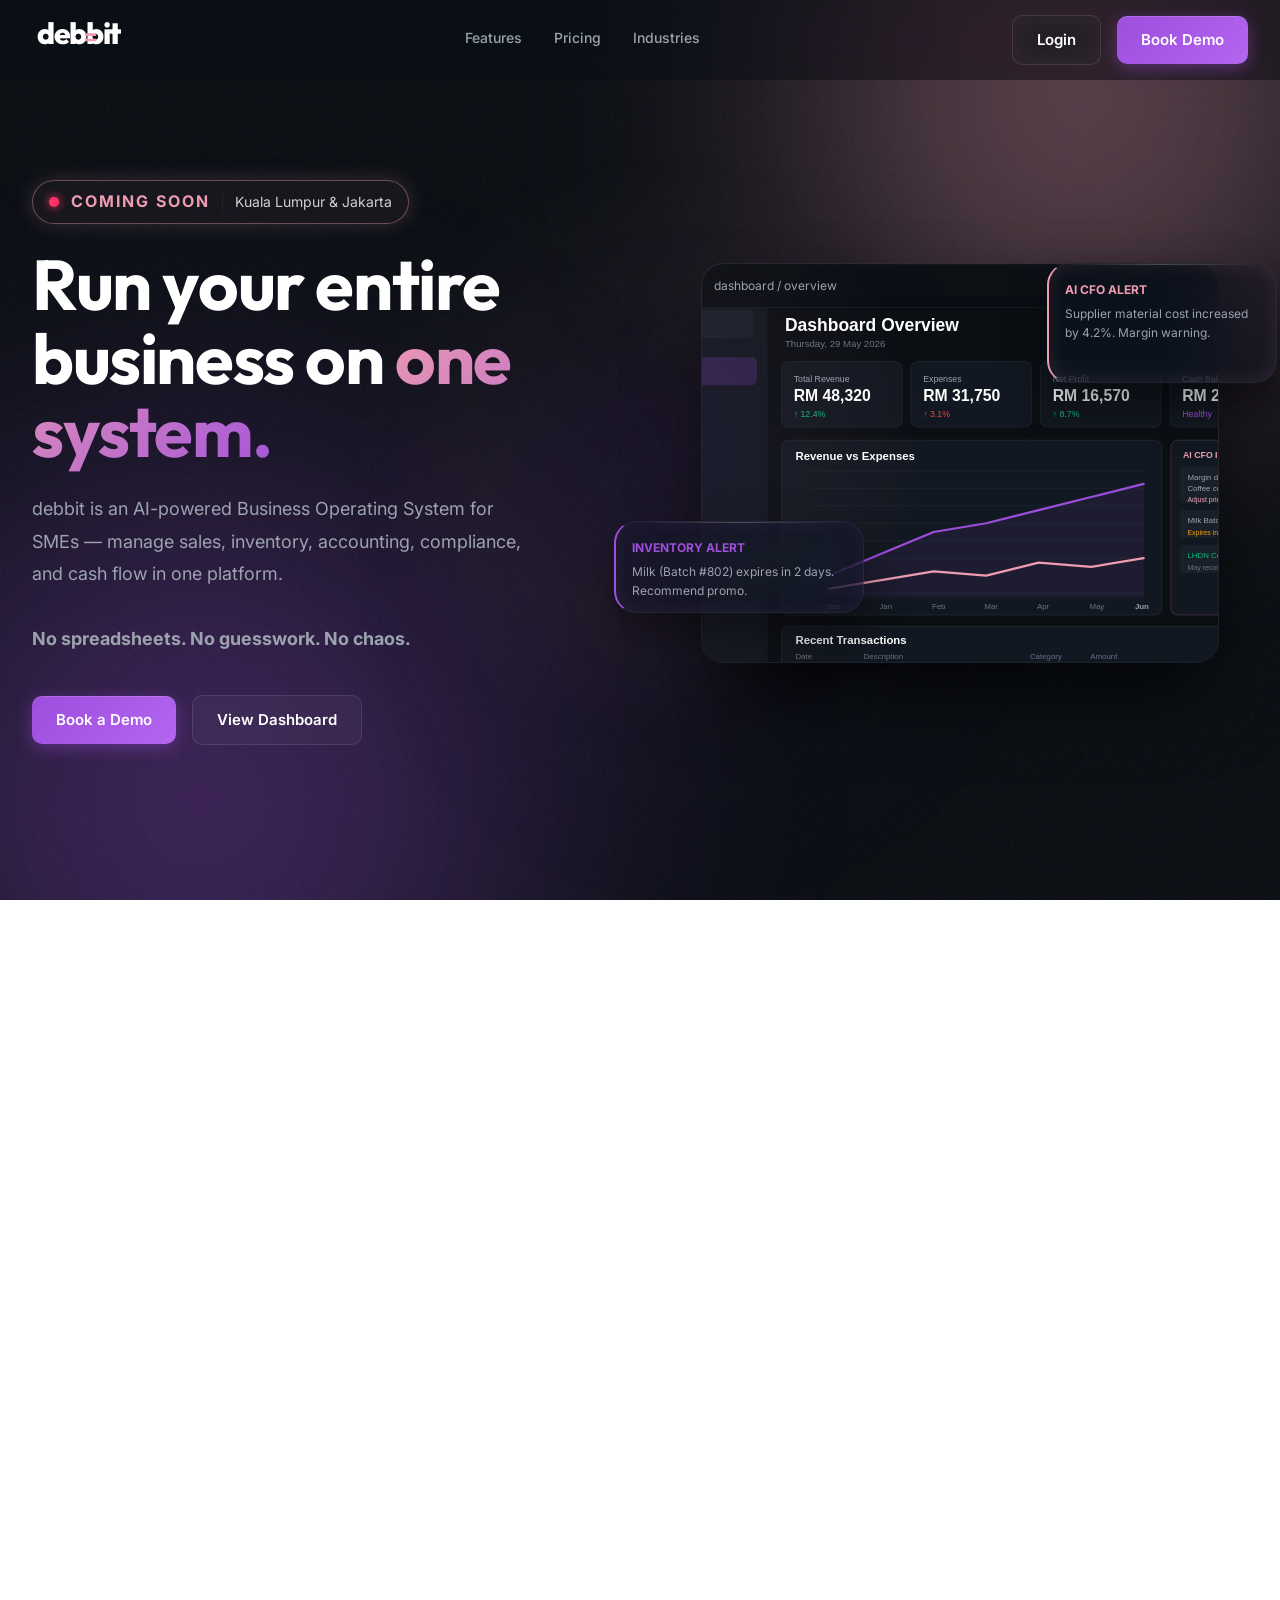
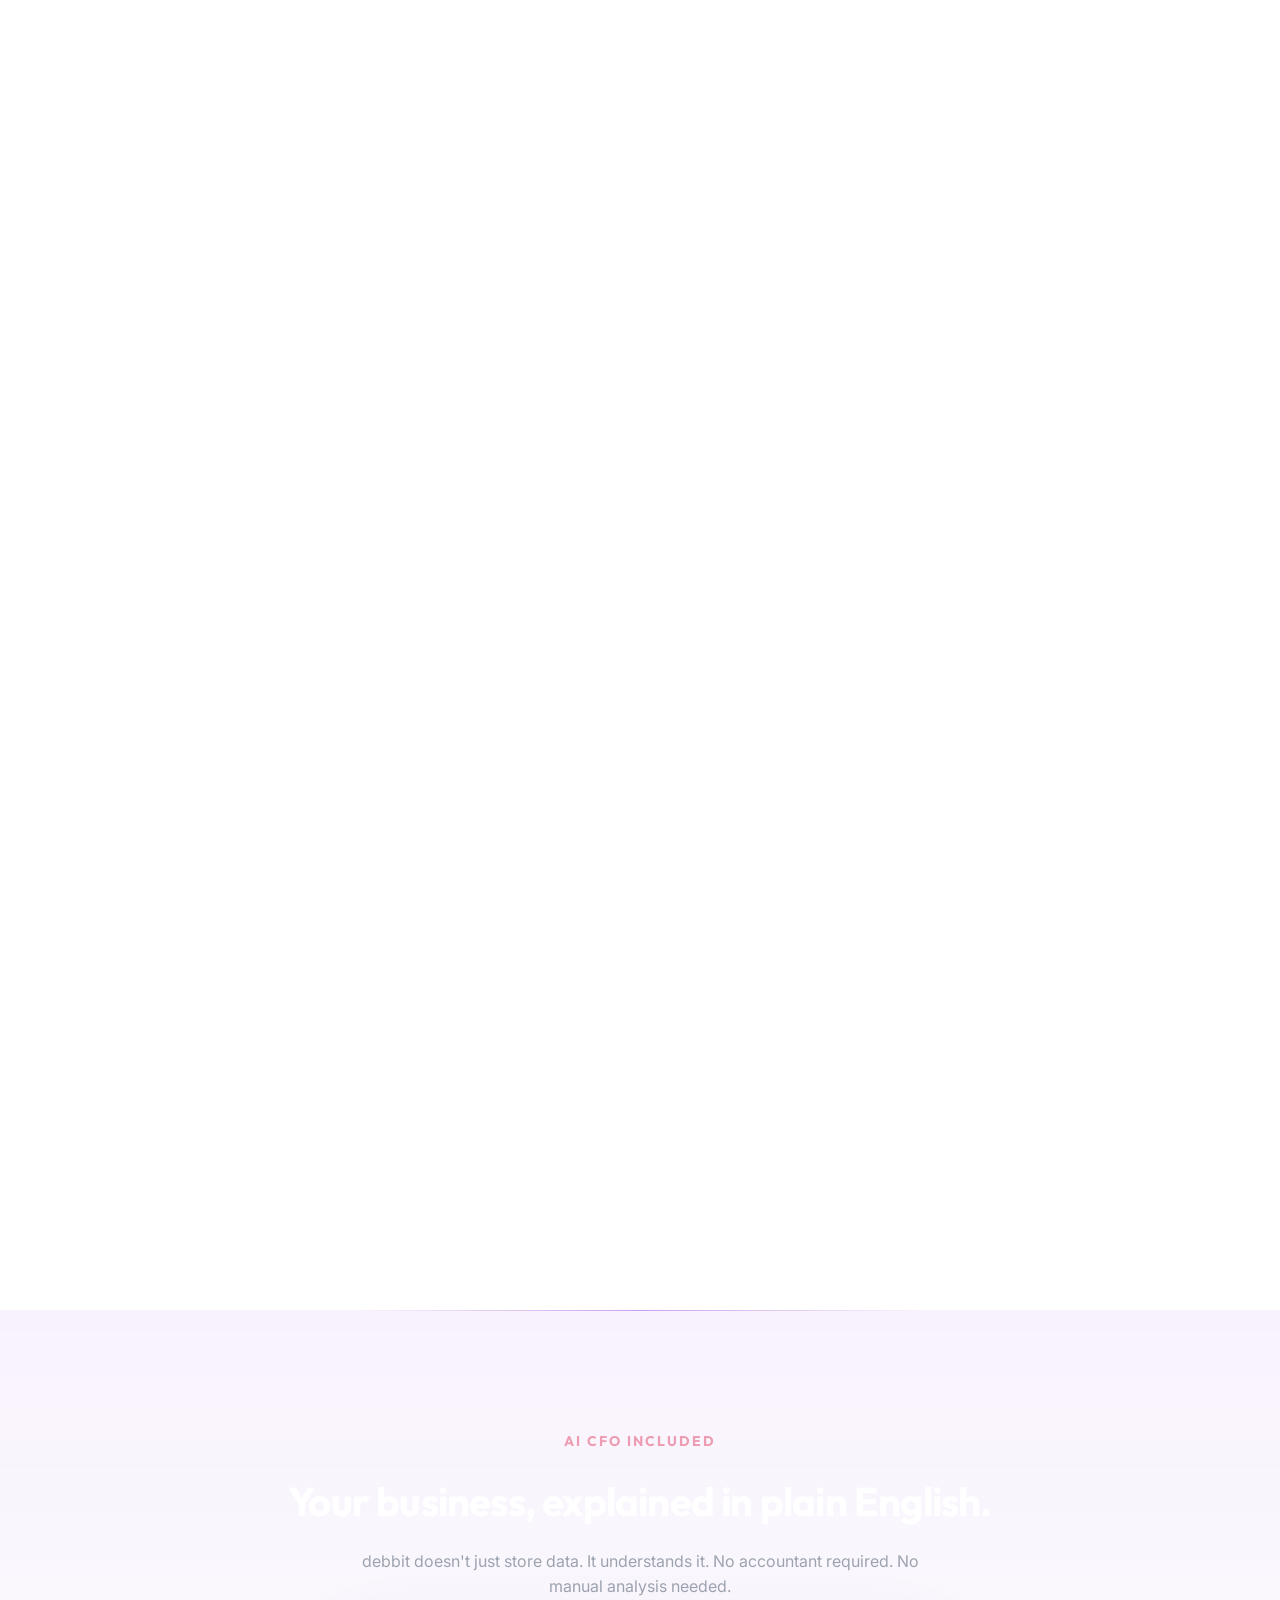
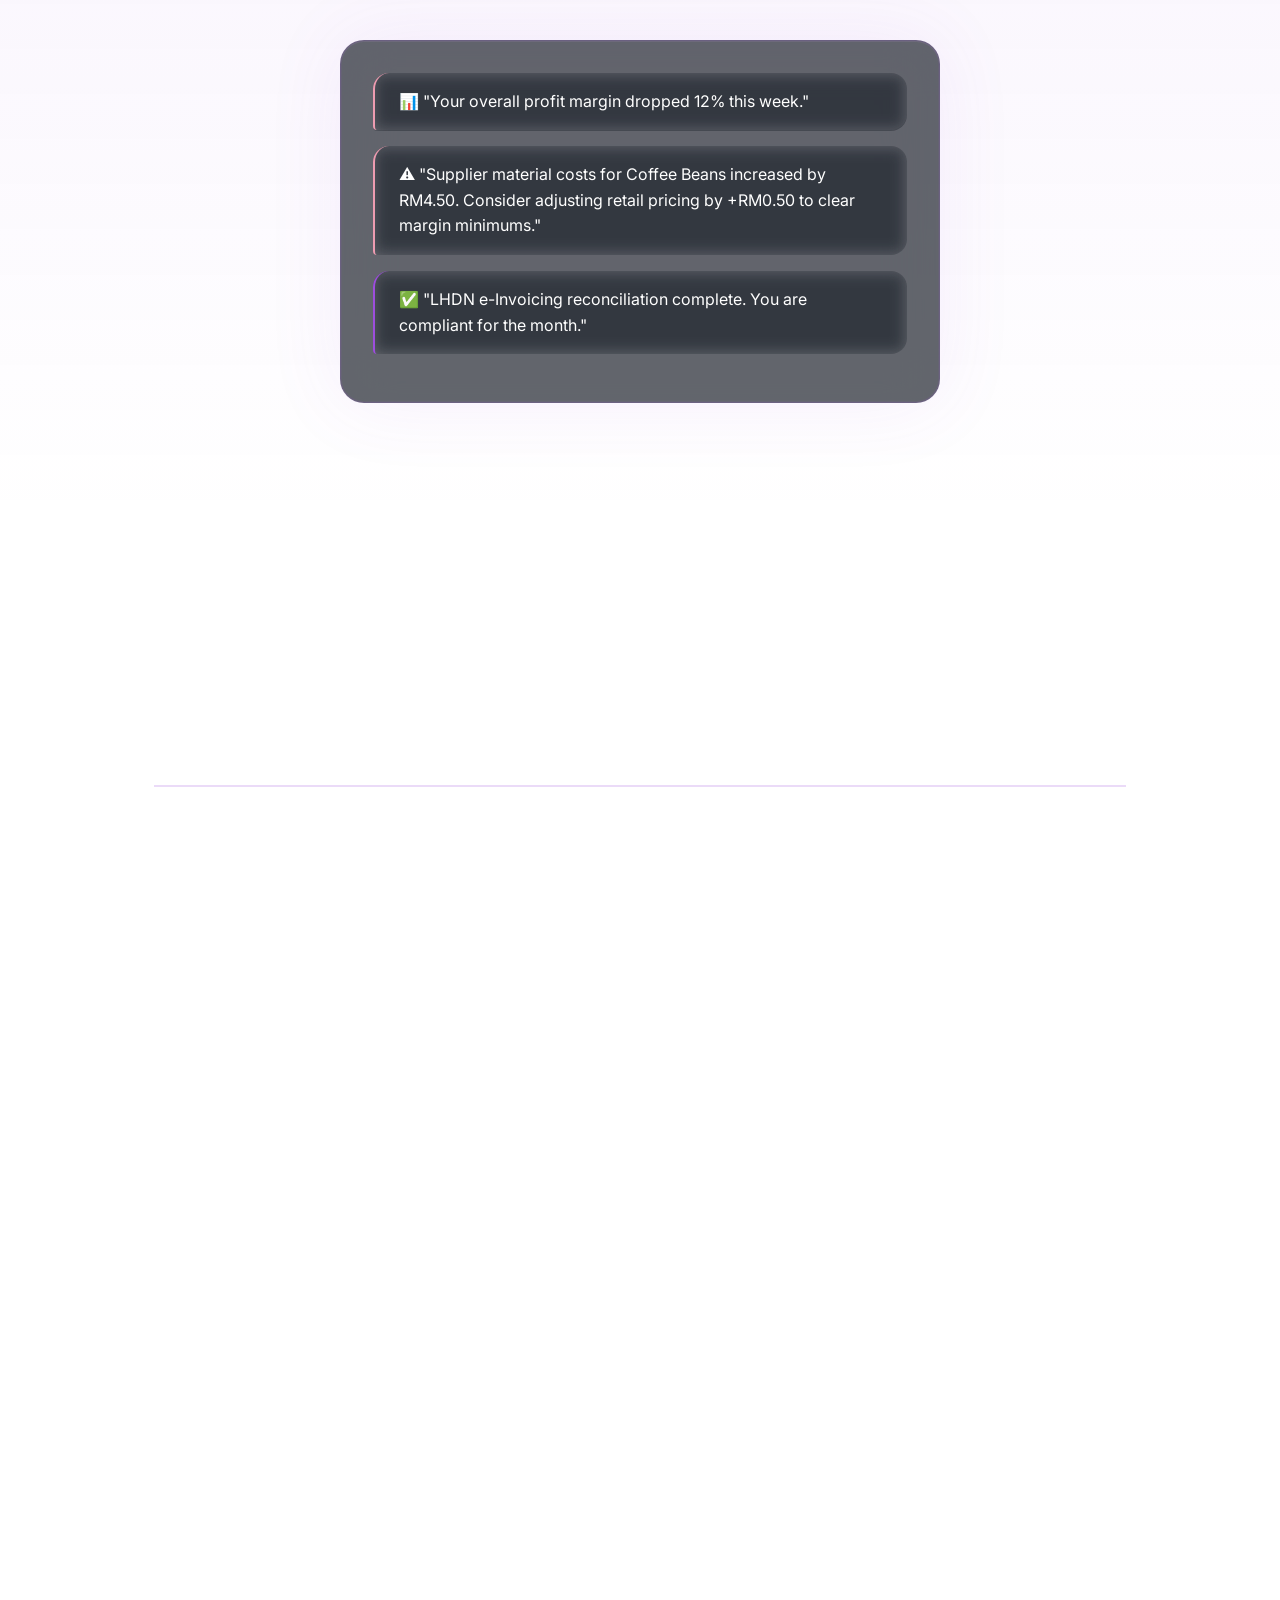
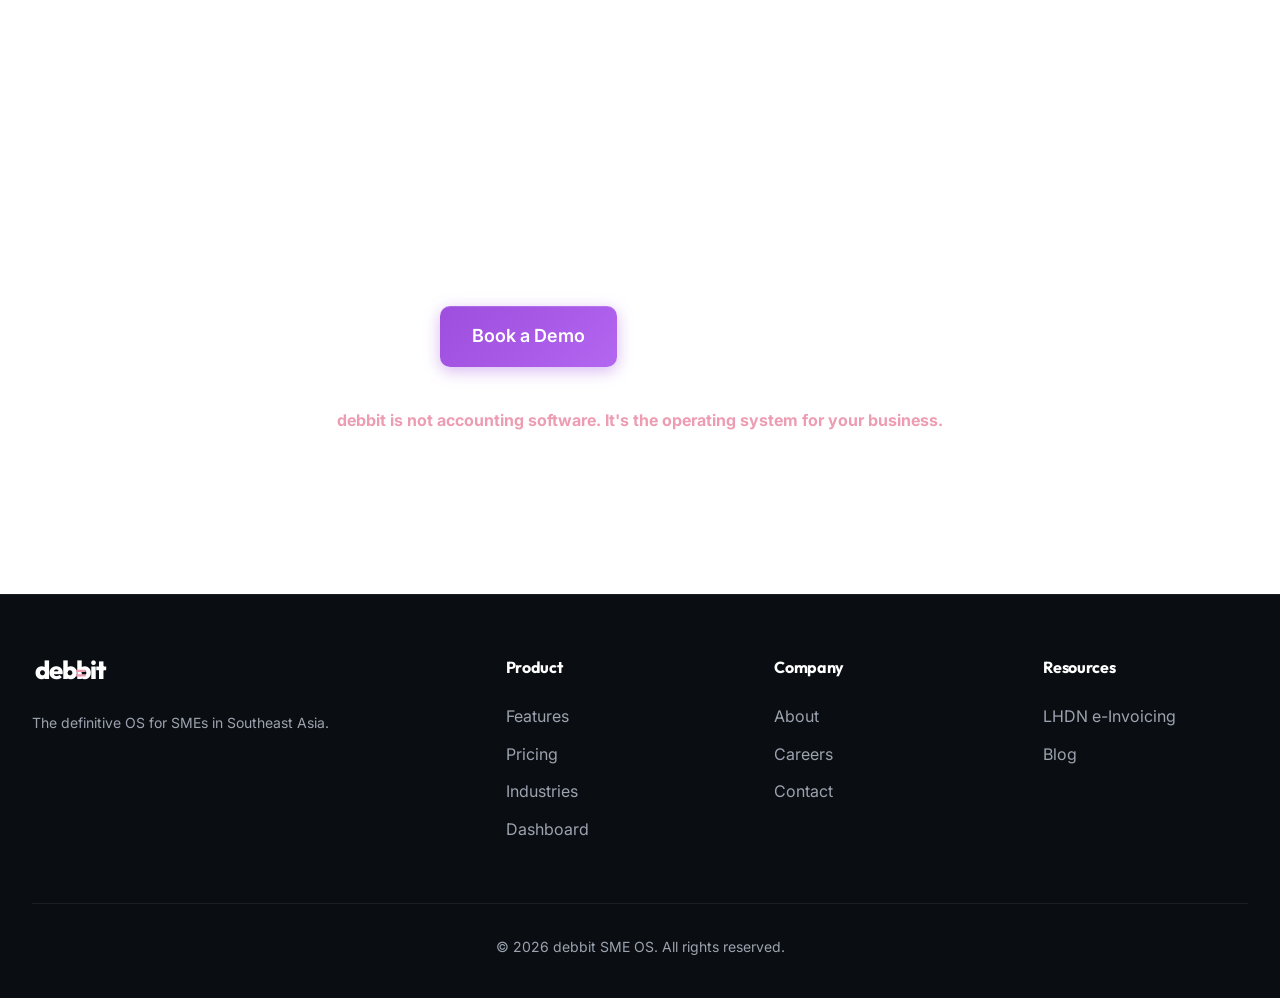
==== commit 532fe2dd: "feat: premium glassmorphism, cursor glow, magnetic buttons, 3D tilt, card spotlight, animated orbs h" ====
--- a/index.html
+++ b/index.html
@@ -10,6 +10,7 @@
     <link rel="stylesheet" href="styles.css">
 </head>
 <body>
+    <!-- Ambient Background Effects -->
     <div class="ambient-bg">
         <div class="orb orb-pink"></div>
         <div class="orb orb-purple"></div>
@@ -45,11 +46,11 @@
                 <div style="display: inline-flex; align-items: center; gap: 12px; padding: 8px 16px; border-radius: 50px; background: rgba(237, 156, 177, 0.05); border: 1px solid rgba(237, 156, 177, 0.4); box-shadow: 0 0 20px rgba(237, 156, 177, 0.2); margin-bottom: 24px; animation: slow-glow 3s infinite alternate;">
                     <span style="width: 10px; height: 10px; border-radius: 50%; background: #ff3366; box-shadow: 0 0 10px #ff3366; animation: blink-fast 1s infinite;"></span>
                     <strong style="color: var(--brand-accent); letter-spacing: 2px;">COMING SOON</strong>
-                    <span style="border-left: 1px solid var(--border-light); padding-left: 12px; font-size: 14px; opacity: 0.8;">Kuala Lumpur &amp; Jakarta</span>
+                    <span style="border-left: 1px solid var(--border-light); padding-left: 12px; font-size: 14px; opacity: 0.8;">Kuala Lumpur & Jakarta</span>
                 </div>
                 <h1 class="hero-title">Run your entire business on <span class="text-gradient">one system.</span></h1>
                 <p class="hero-p">
-                    debbit is an AI-powered Business Operating System for SMEs &mdash;
+                    debbit is an AI-powered Business Operating System for SMEs —
                     manage sales, inventory, accounting, compliance, and cash flow in one platform.<br><br>
                     <strong>No spreadsheets. No guesswork. No chaos.</strong>
                 </p>
@@ -76,30 +77,33 @@
         </div>
     </header>
 
+    <!-- TRUST STRIP -->
     <div class="trust-strip reveal delay-3">
         <div class="container trust-items">
-            <div class="trust-item"><span>&#10022;</span> Built for SMEs in SE-Asia</div>
-            <div class="trust-item"><span>&#10022;</span> LHDN e-Invoicing Ready</div>
-            <div class="trust-item"><span>&#10022;</span> Offline POS + Cloud Sync</div>
-            <div class="trust-item"><span>&#10022;</span> AI CFO Included</div>
+            <div class="trust-item"><span>✦</span> Built for SMEs in SE-Asia</div>
+            <div class="trust-item"><span>✦</span> LHDN e-Invoicing Ready</div>
+            <div class="trust-item"><span>✦</span> Offline POS + Cloud Sync</div>
+            <div class="trust-item"><span>✦</span> AI CFO Included</div>
         </div>
     </div>
 
+    <!-- THE PROBLEM -->
     <section class="section">
         <div class="container">
             <div class="text-center mb-4 reveal">
                 <h2 style="font-size: 36px; margin-bottom: 16px;">Most businesses don't fail due to lack of sales.</h2>
                 <p style="font-size: 18px; max-width: 600px; margin: 0 auto;">They fail because they don't understand their numbers. Running a business shouldn't feel like juggling 5 disjointed systems.</p>
             </div>
+
             <div class="grid-3">
                 <div class="card problem-card reveal">
-                    <div class="icon-box">&#10005;</div>
+                    <div class="icon-box">✕</div>
                     <h3>Multiple disconnected tools</h3>
                     <p>Wasting hours jumping between POS, inventory sheets, and accounting software.</p>
                 </div>
                 <div class="card problem-card reveal delay-1">
                     <div class="icon-box">!</div>
-                    <h3>Missing receipts &amp; records</h3>
+                    <h3>Missing receipts & records</h3>
                     <p>Manual data entry causes fatal blind spots and constant stress around compliance.</p>
                 </div>
                 <div class="card problem-card reveal delay-2">
@@ -111,12 +115,14 @@
         </div>
     </section>
 
+    <!-- THE SOLUTION -->
     <section class="section" style="background: rgba(255,255,255,0.01);">
         <div class="container">
             <div class="text-center mb-4 reveal">
                 <h2 style="font-size: 36px;">debbit replaces everything.</h2>
                 <p>One platform to run your entire operation in real time.</p>
             </div>
+
             <div class="grid-2 solution-row reveal">
                 <div>
                     <h3 style="font-size: 28px; margin-bottom: 16px;">Sell products instantly.</h3>
@@ -124,36 +130,42 @@
                 </div>
                 <div class="img-wrap"><img src="images/ui2.svg" alt="POS UI Mockup" class="solution-img-box"></div>
             </div>
+
             <div class="grid-2 solution-row reveal">
                 <div class="img-wrap"><img src="images/ui1.svg" alt="Inventory UI Mockup" class="solution-img-box"></div>
                 <div>
                     <h3 style="font-size: 28px; margin-bottom: 16px;">Track exact inventory usage.</h3>
-                    <p>Exact &ldquo;First-In, First-Out&rdquo; batch tracking. debbit knows precisely which batch of materials you used, monitoring expiration dates and plotting your true profit margins down to a single loaf of bread.</p>
-                </div>
-            </div>
-        </div>
-    </section>
-
+                    <p>Exact "First-In, First-Out" batch tracking. debbit knows precisely which batch of materials you used, monitoring expiration dates and plotting your true profit margins down to a single loaf of bread.</p>
+                </div>
+            </div>
+        </div>
+    </section>
+
+    <!-- AI CFO -->
     <section class="section ai-cfo-section">
         <div class="container text-center reveal">
             <h3 style="color: var(--brand-accent); letter-spacing: 2px; text-transform: uppercase; font-size: 14px; margin-bottom: 16px;">AI CFO Included</h3>
             <h2 style="font-size: 40px; margin-bottom: 16px;">Your business, explained in plain English.</h2>
             <p style="max-width: 600px; margin: 0 auto 40px;">debbit doesn't just store data. It understands it. No accountant required. No manual analysis needed.</p>
+
             <div class="chat-ui reveal delay-1">
                 <div style="text-align: left;">
-                    <div class="chat-bubble">&#128202; &ldquo;Your overall profit margin dropped 12% this week.&rdquo;</div>
-                    <div class="chat-bubble">&#9888;&#65039; &ldquo;Supplier material costs for Coffee Beans increased by RM4.50. Consider adjusting retail pricing by +RM0.50 to clear margin minimums.&rdquo;</div>
-                    <div class="chat-bubble" style="border-left-color: var(--brand-primary)">&#9989; &ldquo;LHDN e-Invoicing reconciliation complete. You are compliant for the month.&rdquo;</div>
-                </div>
-            </div>
-        </div>
-    </section>
-
+                    <div class="chat-bubble">📊 "Your overall profit margin dropped 12% this week."</div>
+                    <div class="chat-bubble">⚠️ "Supplier material costs for Coffee Beans increased by RM4.50. Consider adjusting retail pricing by +RM0.50 to clear margin minimums."</div>
+                    <div class="chat-bubble" style="border-left-color: var(--brand-primary)">✅ "LHDN e-Invoicing reconciliation complete. You are compliant for the month."</div>
+                </div>
+            </div>
+        </div>
+    </section>
+
+    <!-- HOW IT WORKS -->
     <section class="section">
         <div class="container text-center">
             <h2 style="font-size: 36px; margin-bottom: 60px;">How it works</h2>
+
             <div class="grid-3" style="position: relative;">
                 <div style="position: absolute; top: 24px; left: 10%; right: 10%; height: 2px; background: rgba(157, 78, 221, 0.2); z-index: 1;"></div>
+
                 <div class="step-item reveal">
                     <div class="step-number">1</div>
                     <h3 class="step-title">Capture Everything</h3>
@@ -166,13 +178,14 @@
                 </div>
                 <div class="step-item reveal delay-2">
                     <div class="step-number">3</div>
-                    <h3 class="step-title">Clarity &amp; Control</h3>
+                    <h3 class="step-title">Clarity & Control</h3>
                     <p>Real-time insights, financial reports, and LHDN compliance are generated and done for you.</p>
                 </div>
             </div>
         </div>
     </section>
 
+    <!-- BEFORE VS AFTER -->
     <section class="section">
         <div class="container">
             <div class="split-screen reveal">
@@ -198,6 +211,7 @@
         </div>
     </section>
 
+    <!-- FINAL CTA -->
     <section class="section" style="padding-bottom: 160px; text-align: center;">
         <div class="container reveal">
             <h2 style="font-size: 48px; margin-bottom: 32px;">Stop guessing. Start running your business with clarity.</h2>
@@ -253,4 +267,4 @@
 
     <script src="animations.js"></script>
 </body>
-</html>+</html>
--- a/styles.css
+++ b/styles.css
@@ -159,6 +159,7 @@
     position: relative; overflow: hidden;
     transition: transform 0.3s cubic-bezier(0.16, 1, 0.3, 1), box-shadow 0.3s ease;
 }
+/* shine sweep */
 .btn::after {
     content: '';
     position: absolute; inset: 0;
@@ -199,6 +200,7 @@
                 box-shadow 0.45s ease,
                 border-color 0.45s ease;
 }
+/* inner gradient on hover */
 .card::before {
     content: '';
     position: absolute; inset: 0;
@@ -206,6 +208,7 @@
     opacity: 0; transition: opacity 0.45s ease;
     pointer-events: none;
 }
+/* mouse spotlight */
 .card::after {
     content: '';
     position: absolute;
@@ -259,12 +262,15 @@
 }
 
 .glass-panel {
+    /* layered glass */
     background: rgba(12, 18, 28, 0.5);
     backdrop-filter: blur(32px) saturate(180%) brightness(1.05);
     -webkit-backdrop-filter: blur(32px) saturate(180%) brightness(1.05);
+    /* border stack: faint white + gradient top edge */
     border: 1px solid rgba(255,255,255,0.07);
     border-radius: 22px;
     position: absolute;
+    /* multi-layer shadow: depth + glow */
     box-shadow:
         0 40px 80px -12px rgba(0,0,0,0.75),
         0 0 0 1px rgba(255,255,255,0.04) inset,
@@ -274,12 +280,14 @@
                 box-shadow 0.6s ease;
     overflow: hidden;
 }
+/* top-edge light refraction */
 .glass-panel::before {
     content: '';
     position: absolute; top: 0; left: 8%; right: 8%; height: 1px;
     background: linear-gradient(90deg, transparent, rgba(255,255,255,0.22), transparent);
     pointer-events: none; z-index: 10;
 }
+/* scan-line sweep on main panel */
 .panel-main::after {
     content: '';
     position: absolute; left: 0; right: 0; height: 45%;
@@ -467,4 +475,4 @@
     .hero-mockup-wrapper { height: 320px; }
     .panel-float-1, .panel-float-2 { display: none; }
     .cursor-glow { display: none; }
-}+}
